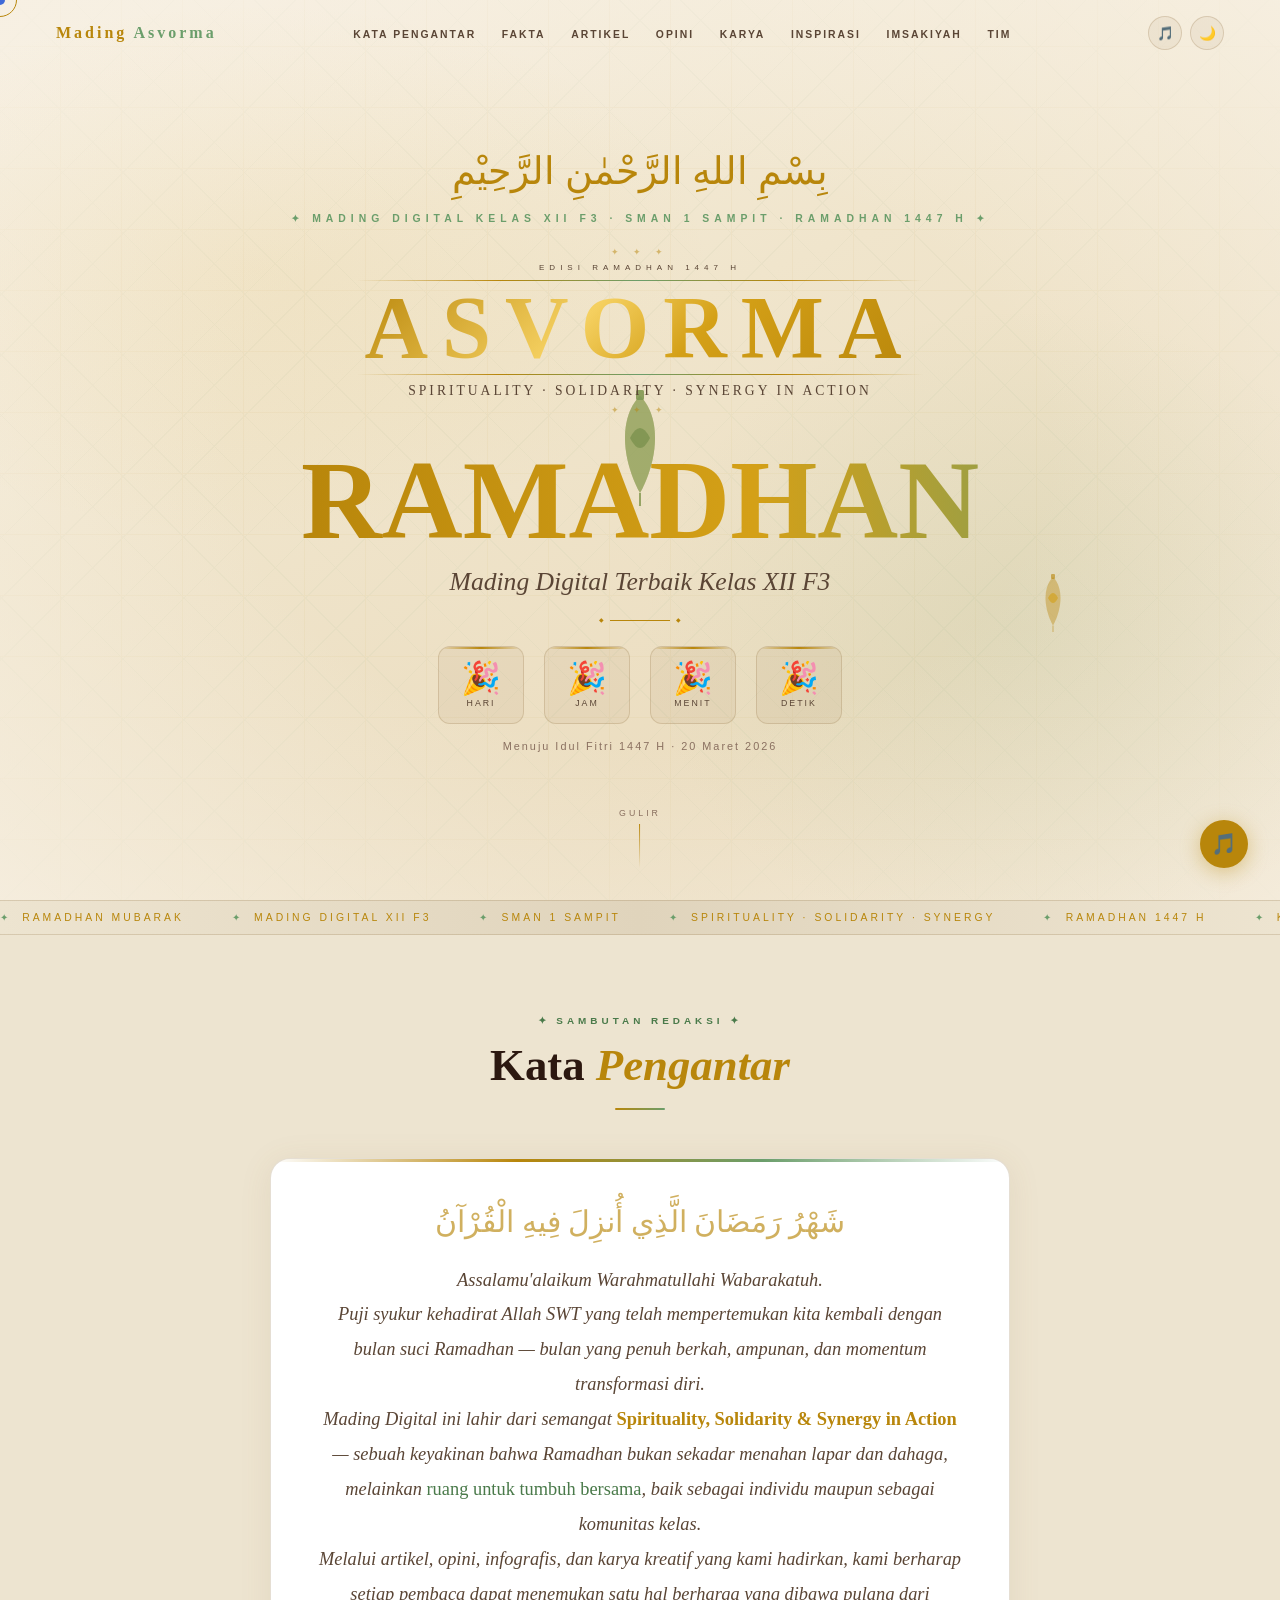
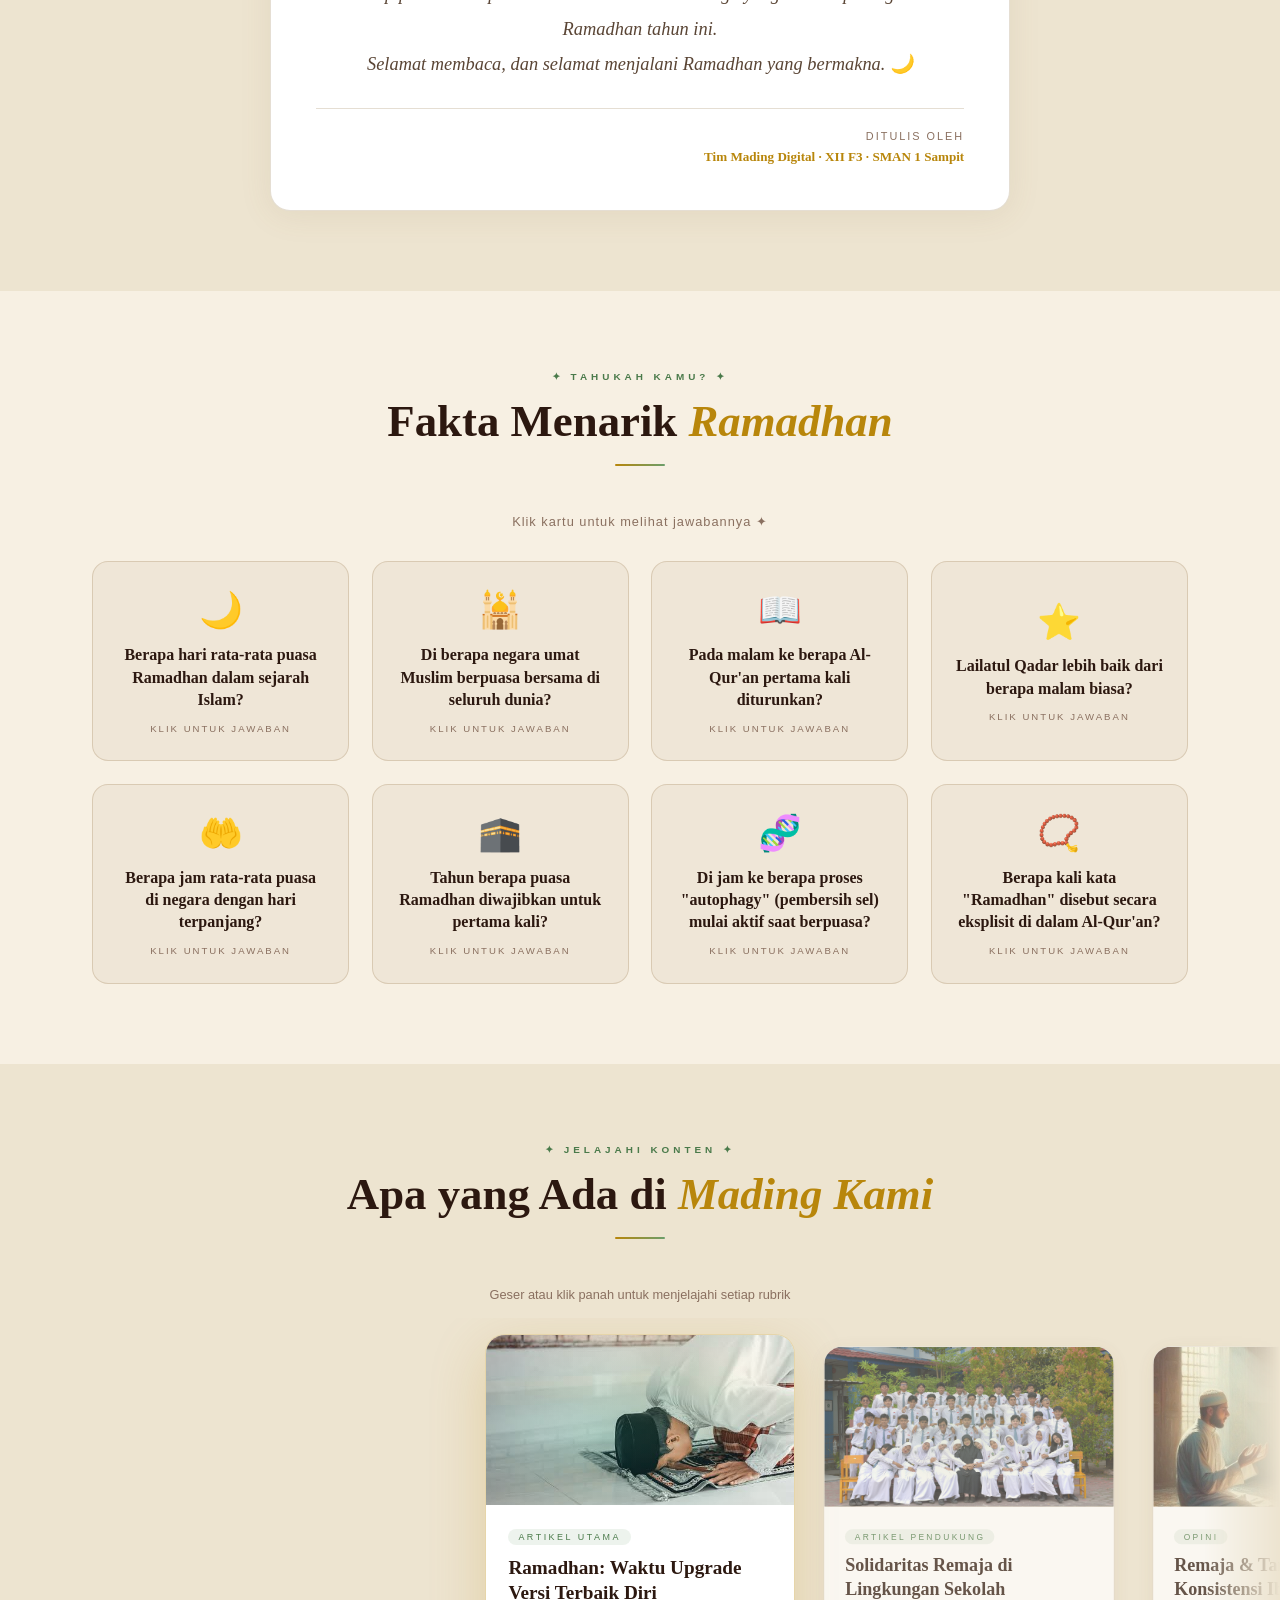
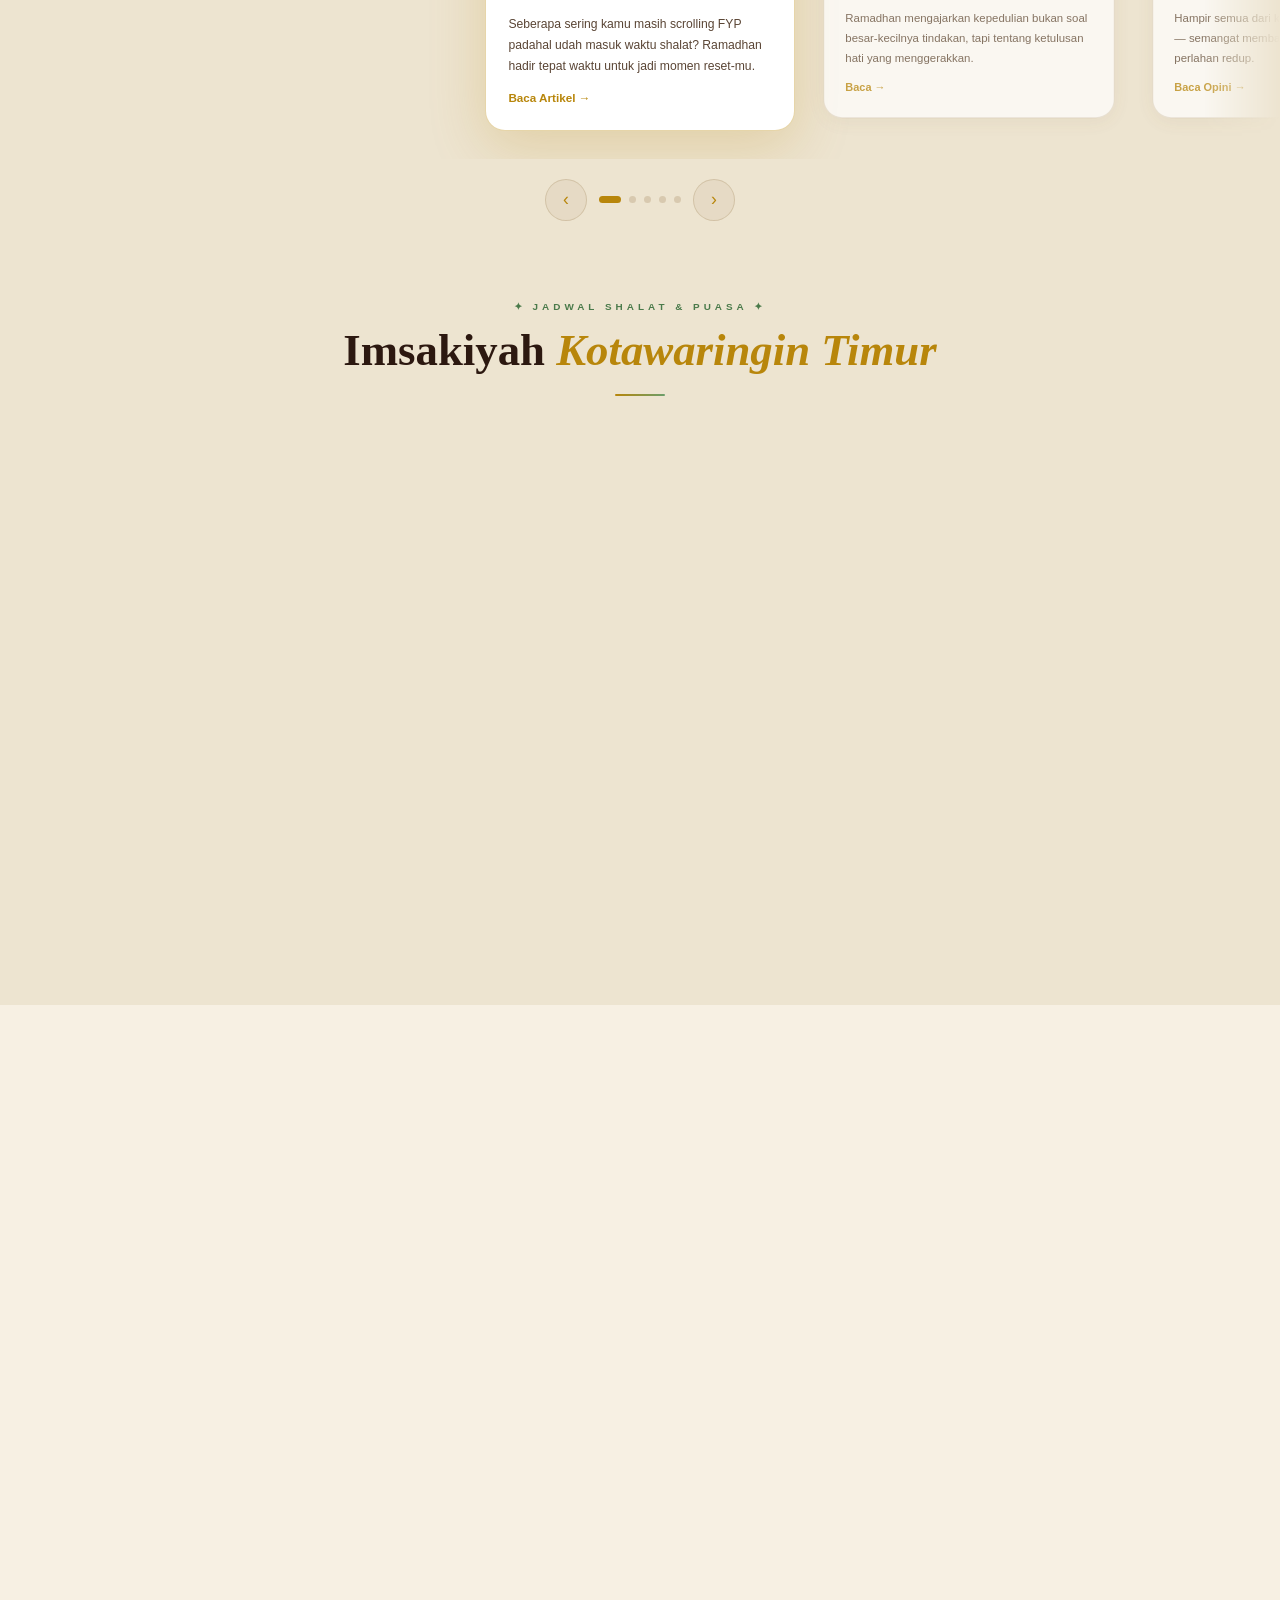
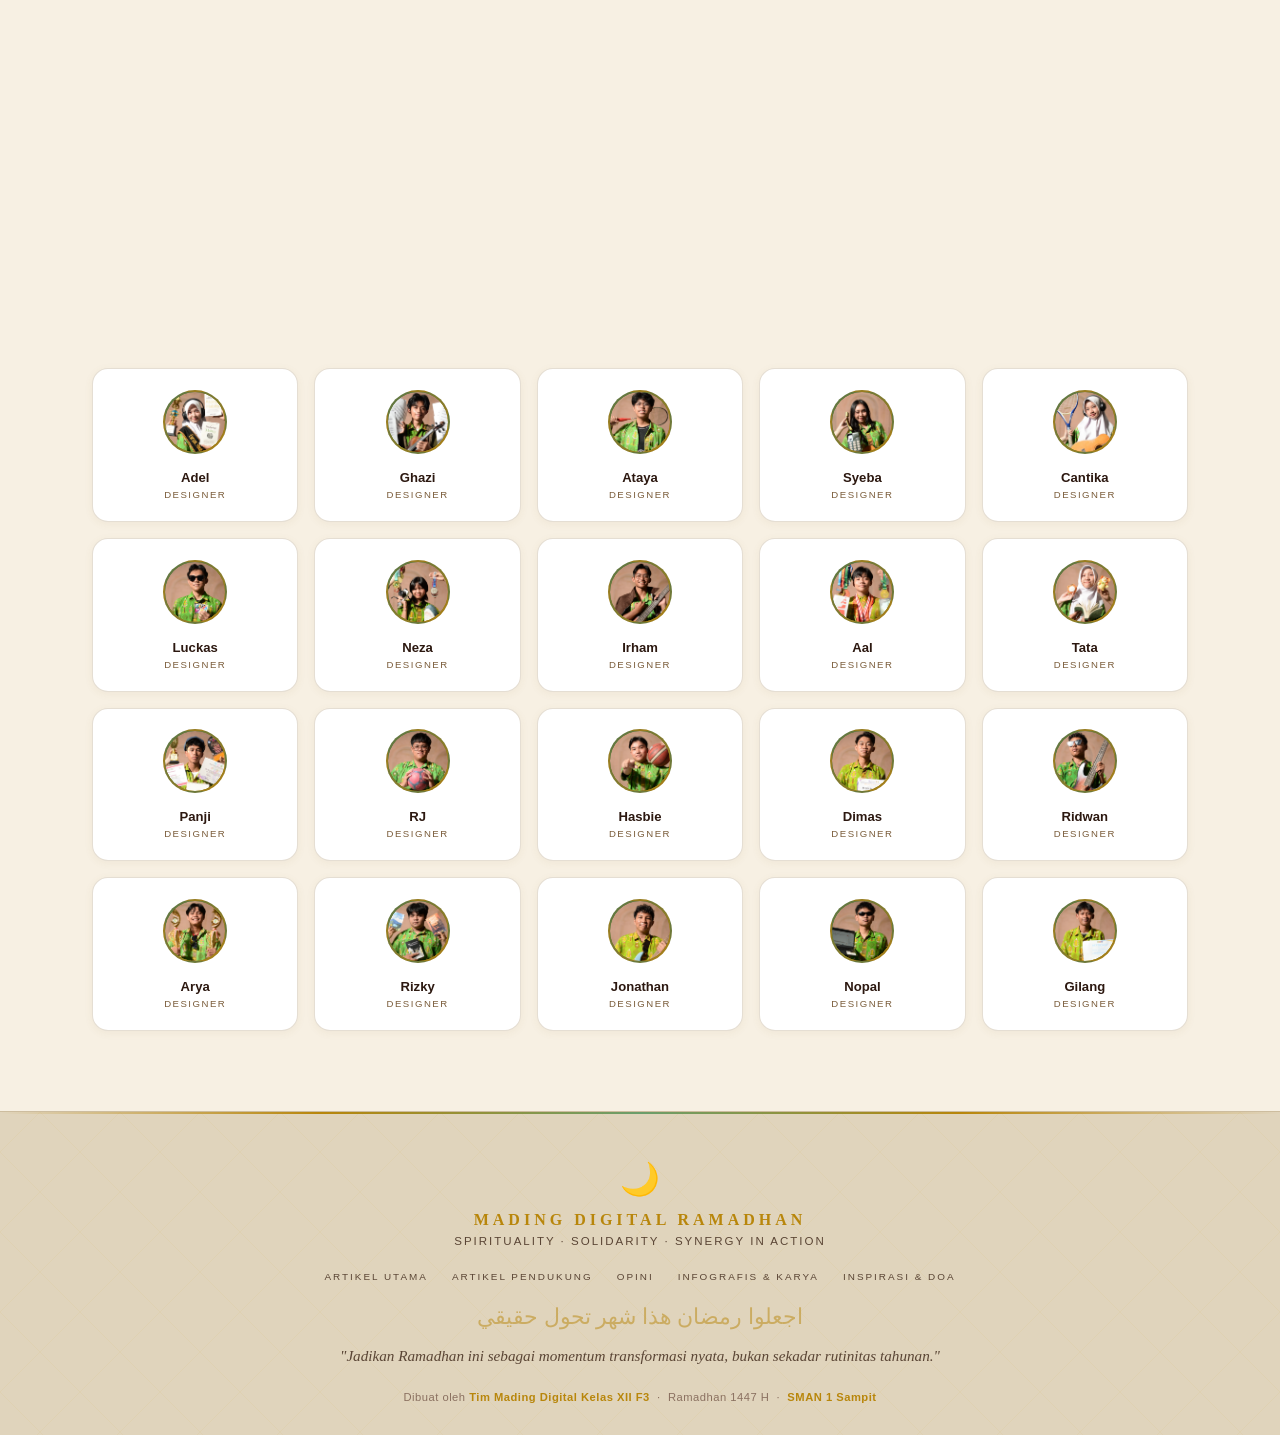
==== index.html @ ebbb65a4 "Update index.html" ====
<!DOCTYPE html>
  <html lang="id" data-theme="light">
  <head>
    <meta charset="UTF-8"/>
    <meta name="viewport" content="width=device-width, initial-scale=1.0"/>
    <title>Mading Digital — Ramadhan 1447 H</title>
    <link rel="stylesheet" href="./assets/css/style.css">
    <style>
      /* ─── HERO ─── */
      #hero{position:relative;min-height:100vh;display:flex;align-items:center;justify-content:center;overflow:hidden;z-index:1;background:linear-gradient(160deg,#f7f0e3 0%,#f0e5cc 40%,#e8d8b8 100%);}
      [data-theme="dark"] #hero{background:none;}
      .geo-bg{position:absolute;inset:0;opacity:.04;background-image:repeating-linear-gradient(0deg,transparent,transparent 60px,var(--gold) 60px,var(--gold) 61px),repeating-linear-gradient(90deg,transparent,transparent 60px,var(--gold) 60px,var(--gold) 61px),repeating-linear-gradient(45deg,transparent,transparent 42px,var(--sage) 42px,var(--sage) 43px),repeating-linear-gradient(-45deg,transparent,transparent 42px,var(--sage) 42px,var(--sage) 43px);}
      .geo-ov{position:absolute;inset:0;background:radial-gradient(ellipse 80% 80% at 50% 50%,transparent 40%,var(--bg) 100%);}
      .hero-glow{position:absolute;inset:0;background:radial-gradient(ellipse 60% 50% at 20% 30%,rgba(212,160,23,.08),transparent 60%),radial-gradient(ellipse 50% 60% at 80% 70%,rgba(107,158,107,.1),transparent 60%);}
      .lnt{position:absolute;pointer-events:none;animation:floatL 8s ease-in-out infinite;}
      .lnt:nth-child(1){left:6%;top:12%;}
      .lnt:nth-child(2){right:7%;top:16%;animation-delay:-2.5s;}
      .lnt:nth-child(3){left:17%;bottom:20%;animation-delay:-4.5s;scale:.6;}
      .lnt:nth-child(4){right:15%;bottom:26%;animation-delay:-6s;scale:.5;}
      @keyframes floatL{0%,100%{translate:0 0;rotate:-2deg;}50%{translate:0 -20px;rotate:2deg;}}
      .hero-c{text-align:center;position:relative;z-index:2;max-width:900px;padding:0 2rem;}
      .h-bismillah{font-family:'Scheherazade New',serif;font-size:2.4rem;color:var(--gold);opacity:.6;display:block;margin-bottom:1.2rem;animation:fD 1s .1s both;}
      .h-eye{font-size:.65rem;letter-spacing:5px;font-weight:600;text-transform:uppercase;color:var(--teal);margin-bottom:1rem;display:block;animation:fD 1s .25s both;}
      .h-title{font-family:'Cinzel',serif;font-size:clamp(3rem,9vw,7rem);font-weight:700;line-height:1;animation:fD 1s .4s both;display:block;}
      .shimmer{background:linear-gradient(90deg,var(--gold),var(--gold-bright),var(--teal),var(--gold));background-size:200% auto;-webkit-background-clip:text;background-clip:text;-webkit-text-fill-color:transparent;animation:shim 4s linear infinite;}
      @keyframes shim{from{background-position:200% center;}to{background-position:-200% center;}}
      .h-sub{font-family:'Cormorant Garamond',serif;font-style:italic;font-size:clamp(1rem,2.2vw,1.6rem);color:var(--text-muted);margin:1rem 0 1.6rem;animation:fD 1s .6s both;}
      .h-div{width:60px;height:1px;background:var(--gold);margin:0 auto 1.6rem;position:relative;animation:expW 1s .8s both;}
      .h-div::before,.h-div::after{content:'◆';position:absolute;top:50%;transform:translateY(-50%);color:var(--gold);font-size:.4rem;}
      .h-div::before{right:100%;margin-right:6px;}
      .h-div::after{left:100%;margin-left:6px;}
      @keyframes expW{from{width:0;}to{width:60px;}}
      .cd{display:flex;gap:1.2rem;justify-content:center;animation:fU 1s 1s both;}
      .cd-item{text-align:center;background:var(--surface);border:1px solid var(--border);border-radius:12px;padding:.9rem 1.4rem;min-width:76px;position:relative;overflow:hidden;transition:all .3s;}
      .cd-item::before{content:'';position:absolute;top:0;left:0;right:0;height:2px;background:linear-gradient(90deg,transparent,var(--gold),transparent);}
      .cd-item:hover{border-color:var(--gold);box-shadow:var(--gg);transform:translateY(-3px);}
      .cd-n{font-family:'Cinzel',serif;font-size:2rem;font-weight:700;color:var(--gold);display:block;line-height:1;}
      .cd-l{font-size:.55rem;letter-spacing:2px;text-transform:uppercase;color:var(--text-muted);margin-top:.3rem;display:block;}
      .scroll-h{position:absolute;bottom:2rem;left:50%;transform:translateX(-50%);display:flex;flex-direction:column;align-items:center;gap:.4rem;color:var(--text-dim);font-size:.55rem;letter-spacing:3px;text-transform:uppercase;animation:pulse 2.5s infinite;}
      .sl-line{width:1px;height:44px;background:linear-gradient(to bottom,var(--gold),transparent);animation:dL 2s infinite;}
      @keyframes dL{0%{transform:scaleY(0);transform-origin:top;}50%{transform:scaleY(1);transform-origin:top;}51%{transform:scaleY(1);transform-origin:bottom;}100%{transform:scaleY(0);transform-origin:bottom;}}
      @keyframes pulse{0%,100%{opacity:1;}50%{opacity:.3;}}
      /* lantern SVG */
      .lnt svg{width:70px;height:120px;}

      /* ─── MADING MASTHEAD ─── */
      .mading-masthead{
        display:inline-block;
        position:relative;
        margin-bottom:1.4rem;
        animation:fD 1s .05s both;
      }
      .mading-masthead::before,.mading-masthead::after{
        content:'✦ ✦ ✦';
        display:block;
        font-size:.55rem;
        letter-spacing:6px;
        color:var(--gold);
        opacity:.5;
        text-align:center;
        margin:.4rem 0;
      }
      .mast-rule{
        width:100%;
        height:1px;
        background:linear-gradient(90deg,transparent,var(--gold),var(--sage),var(--gold),transparent);
        margin:.15rem 0;
      }
      .mast-eyebrow{
        font-size:.5rem;letter-spacing:5px;text-transform:uppercase;
        color:var(--text-muted);display:block;text-align:center;margin-bottom:.5rem;
      }
      .mast-title{
        font-family:'Cinzel',serif;
        font-size:clamp(2.4rem,8vw,5.5rem);
        font-weight:700;
        letter-spacing:14px;
        line-height:1;
        display:block;
        text-align:center;
        background:linear-gradient(135deg,var(--gold) 0%,#f5d060 40%,var(--gold-bright) 60%,var(--gold) 100%);
        -webkit-background-clip:text;background-clip:text;-webkit-text-fill-color:transparent;
        text-shadow:none;
        padding:0 .5rem;
      }
      .mast-tagline{
        font-family:'Cormorant Garamond',serif;
        font-size:clamp(.65rem,1.5vw,.85rem);
        letter-spacing:3px;text-transform:uppercase;
        color:var(--text-muted);display:block;text-align:center;
        margin-top:.5rem;
      }
      @media(max-width:480px){
        .mast-title{letter-spacing:6px;font-size:clamp(2rem,10vw,3.5rem);}
      }

      /* ─── EDITORIAL ─── */
      #editorial{background:var(--bg2);}
      .ed-card{max-width:740px;margin:0 auto;background:white;border:1px solid var(--border);border-radius:20px;padding:2.8rem;position:relative;overflow:hidden;box-shadow:0 4px 32px rgba(139,107,58,.1);}
      [data-theme="dark"] .ed-card{background:var(--surface);}
      .ed-card::before{content:'';position:absolute;top:0;left:0;right:0;height:3px;background:linear-gradient(90deg,transparent,var(--gold),var(--sage),transparent);}
      .ed-arabic{font-family:'Scheherazade New',serif;font-size:1.9rem;color:var(--gold);opacity:.65;text-align:center;display:block;margin-bottom:1.4rem;}
      .ed-body{font-family:'Cormorant Garamond',serif;font-size:1.15rem;font-style:italic;line-height:1.9;color:var(--text-muted);text-align:center;}
      .ed-body strong{color:var(--gold);font-style:normal;}
      .ed-body em{color:var(--sage-mid);font-style:normal;}
      [data-theme="dark"] .ed-body em{color:var(--teal);}
      .ed-sig{text-align:right;margin-top:1.6rem;padding-top:1.1rem;border-top:1px solid var(--border);}
      .ed-sig span{font-size:.68rem;letter-spacing:2px;text-transform:uppercase;color:var(--text-dim);}
      .ed-sig strong{display:block;color:var(--gold);font-family:'Cinzel',serif;font-size:.82rem;margin-top:.3rem;}

      /* ─── FAKTA ─── */
      #fakta{background:var(--bg);}
      .fakta-grid{display:grid;grid-template-columns:repeat(auto-fill,minmax(240px,1fr));gap:1.4rem;}
      .fakta-flip{cursor:pointer;perspective:800px;height:200px;}
      .fakta-inner{position:relative;width:100%;height:100%;transform-style:preserve-3d;transition:transform .7s var(--ease);}
      .fakta-flip.flipped .fakta-inner{transform:rotateY(180deg);}
      .fakta-f,.fakta-b{position:absolute;inset:0;backface-visibility:hidden;border-radius:16px;display:flex;flex-direction:column;align-items:center;justify-content:center;padding:1.5rem;text-align:center;border:1px solid var(--border);}
      .fakta-f{background:var(--surface);}
      .fakta-b{background:linear-gradient(135deg,var(--bg2),var(--bg3));transform:rotateY(180deg);}
      .fakta-ico{font-size:2.2rem;margin-bottom:.8rem;}
      .fakta-q{font-family:'Cormorant Garamond',serif;font-size:1rem;font-weight:600;color:var(--text);line-height:1.4;}
      .fakta-hint{font-size:.6rem;letter-spacing:2px;text-transform:uppercase;color:var(--text-dim);margin-top:.7rem;}
      .fakta-num{font-family:'Cinzel',serif;font-size:2.4rem;font-weight:700;color:var(--gold);line-height:1;}
      .fakta-unit{font-size:.7rem;letter-spacing:2px;text-transform:uppercase;color:var(--text-muted);margin-top:.3rem;}
      .fakta-desc{font-size:.78rem;color:var(--text-muted);margin-top:.6rem;line-height:1.6;}

      /* ─── SCROLL-SNAP CARD SLIDER ─── */
      #slider-section{background:var(--bg2);}
      .slider-outer{
        width:100%;overflow:hidden;
        -webkit-mask-image:linear-gradient(to right,transparent 0%,black 6%,black 94%,transparent 100%);
        mask-image:linear-gradient(to right,transparent 0%,black 6%,black 94%,transparent 100%);
      }
      .slider-track{
        display:flex;gap:1.2rem;
        padding:1rem 0 1.8rem;
        padding-left:max(2rem, calc(50% - 155px));
        padding-right:max(2rem, calc(50% - 155px));
        overflow-x:auto;
        scroll-snap-type:x mandatory;
        -webkit-overflow-scrolling:touch;
        scrollbar-width:none;
        cursor:grab;
      }
      .slider-track:active{cursor:grabbing;}
      .slider-track::-webkit-scrollbar{display:none;}
      .s-card{
        flex:0 0 310px;width:310px;
        border-radius:20px;border:1px solid var(--border);background:white;
        cursor:pointer;overflow:hidden;
        scroll-snap-align:center;scroll-snap-stop:always;
        box-shadow:0 4px 20px rgba(139,107,58,.1);
        transition:transform .35s cubic-bezier(0.16,1,0.3,1),box-shadow .35s,opacity .35s;
        opacity:.7;transform:scale(.94);
      }
      [data-theme="dark"] .s-card{background:var(--bg3);}
      .s-card.is-active{opacity:1;transform:scale(1);box-shadow:0 16px 56px rgba(184,134,11,.22);border-color:rgba(184,134,11,.35);}
      .s-card:hover{opacity:.88;transform:scale(.97);}
      .s-card.is-active:hover{transform:scale(1.01);}
      .s-card-img{width:100%;height:170px;background:linear-gradient(135deg,var(--bg2),var(--bg3));display:flex;align-items:center;justify-content:center;font-size:4rem;position:relative;overflow:hidden;}
      /* ── Foto di dalam .s-card-img: wajib terkurung di area thumbnail ── */
      .s-card-img img{
        position:absolute;
        inset:0;
        width:100%;
        height:100%;
        object-fit:cover;
        object-position:center;
        display:block;
        /* Hapus emoji/gradient background saat foto berhasil load */
        z-index:1;
      }
      /* Emoji fallback — muncul di belakang foto, tampil otomatis jika foto gagal */
      .s-card-img-fallback{
        position:absolute;
        inset:0;
        display:flex;
        align-items:center;
        justify-content:center;
        font-size:4rem;
        z-index:0;
      }
      /* Gradient overlay tetap di atas foto */
      .s-card-img > div{z-index:2;}
      [data-theme="dark"] .s-card-img{background:linear-gradient(135deg,#0d1f24,#081419);}
      .s-card-img::after{content:'';position:absolute;inset:0;background:linear-gradient(to bottom,transparent 40%,rgba(139,107,58,.1));}
      .s-card-body{padding:1.3rem 1.4rem 1.5rem;}
      .s-card-tag{font-size:.56rem;letter-spacing:2.5px;text-transform:uppercase;color:var(--sage-mid);background:rgba(107,158,107,.12);padding:3px 10px;border-radius:20px;display:inline-block;margin-bottom:.7rem;}
      [data-theme="dark"] .s-card-tag{color:var(--teal);background:rgba(20,184,166,.1);}
      .s-card-title{font-family:'Cormorant Garamond',serif;font-size:1.2rem;font-weight:600;color:var(--text);line-height:1.3;margin-bottom:.5rem;}
      .s-card-desc{font-size:.76rem;color:var(--text-muted);line-height:1.72;}
      .s-card-link{display:inline-flex;align-items:center;gap:.4rem;color:var(--gold);font-size:.73rem;font-weight:700;margin-top:.85rem;text-decoration:none;transition:gap .3s;}
      .s-card-link:hover{gap:.65rem;}
      .slider-controls{display:flex;align-items:center;justify-content:center;gap:.75rem;margin-top:1.2rem;}
      .slider-btn{background:var(--surface);border:1px solid var(--border);color:var(--gold);cursor:pointer;width:42px;height:42px;border-radius:50%;display:flex;align-items:center;justify-content:center;font-size:1.1rem;transition:all .3s;flex-shrink:0;}
      .slider-btn:hover{background:var(--gold);color:#fff;border-color:var(--gold);box-shadow:var(--gg);}
      .slider-dots{display:flex;gap:.5rem;align-items:center;}
      .slider-dot{width:7px;height:7px;border-radius:50%;background:var(--border);transition:all .35s;cursor:pointer;border:none;padding:0;flex-shrink:0;}
      .slider-dot.active{background:var(--gold);width:22px;border-radius:4px;}
      @media(max-width:500px){
        .s-card{flex:0 0 88vw;width:88vw;}
        .slider-track{padding-left:calc(50% - 44vw);padding-right:calc(50% - 44vw);}
        .slider-outer{-webkit-mask-image:none;mask-image:none;}
      }

      /* ─── JADWAL ─── */
      #jadwal{background:var(--bg2);}

      /* ─── TIM ─── */
      #tim{background:var(--bg);}
      .tim-cats{display:flex;gap:.6rem;justify-content:center;margin-bottom:2rem;flex-wrap:wrap;}
      .tim-avatar-wrap{width:64px;height:64px;border-radius:50%;background:linear-gradient(135deg,var(--sage-mid),var(--gold));display:flex;align-items:center;justify-content:center;font-size:1.6rem;margin:0 auto 1rem;border:2px solid var(--border);overflow:hidden;position:relative;}
      .tim-photo{width:100%;height:100%;object-fit:cover;border-radius:50%;}
      .tim-initials{width:100%;height:100%;display:flex;align-items:center;justify-content:center;font-family:'Cinzel',serif;font-size:1.3rem;font-weight:700;color:white;}

      /* ─── FOOTER ─── */
      .ft-geo{position:absolute;top:0;left:0;right:0;height:2px;background:linear-gradient(90deg,transparent,var(--gold),var(--sage),var(--gold),transparent);}
      footer{background:var(--bg3);border-top:1px solid var(--border);padding:3rem 2rem 2rem;text-align:center;position:relative;z-index:1;overflow:hidden;}
      .ft-moon{font-size:2rem;display:block;margin-bottom:.8rem;}
      .ft-title{font-family:'Cinzel',serif;font-size:1rem;color:var(--gold);letter-spacing:4px;margin-bottom:.4rem;}
      .ft-tag{font-size:.72rem;color:var(--text-muted);letter-spacing:2px;margin-bottom:1.2rem;}
      .ft-ar{font-family:'Scheherazade New',serif;font-size:1.4rem;color:var(--gold);opacity:.5;display:block;margin-bottom:.8rem;}
      .ft-q{font-family:'Cormorant Garamond',serif;font-style:italic;font-size:.95rem;color:var(--text-muted);max-width:600px;margin:0 auto 1.4rem;line-height:1.7;}
      .ft-credits{font-size:.7rem;color:var(--text-dim);letter-spacing:.5px;}
      .ft-credits strong{color:var(--gold);}
      .ft-nav{display:flex;justify-content:center;gap:1.5rem;margin-bottom:1.2rem;flex-wrap:wrap;list-style:none;}
      .ft-nav a{font-size:.62rem;letter-spacing:2px;text-transform:uppercase;text-decoration:none;color:var(--text-muted);transition:color .3s;}
      .ft-nav a:hover{color:var(--gold);}

      /* ─── AUDIO PLAYER ─── */
      #yt-player{display:none;}
      .afab{position:fixed;bottom:2rem;right:2rem;z-index:500;width:48px;height:48px;border-radius:50%;background:var(--gold);color:white;border:none;font-size:1.3rem;cursor:pointer;display:flex;align-items:center;justify-content:center;box-shadow:0 4px 20px rgba(184,134,11,.4);transition:all .3s;}
      .afab:hover{transform:scale(1.1);}
      .afab.playing{animation:pf 2s infinite;}
      @keyframes pf{0%,100%{box-shadow:0 4px 20px rgba(184,134,11,.4);}50%{box-shadow:0 4px 36px rgba(184,134,11,.8);}}
    </style>
  </head>
  <body>
    <div id="progress-bar"></div>
    <div class="cursor" id="cursor"></div>
    <div class="cursor-ring" id="cursorRing"></div>
    <canvas id="bg-canvas"></canvas>
    <div id="mosque-bg">
      <svg viewBox="0 0 1400 500" fill="none" xmlns="http://www.w3.org/2000/svg">
        <path d="M0 500V320L80 280L120 240L160 200L200 180L240 160L280 140L300 100L320 60L340 40L360 60L380 100L400 140L440 160L480 180L520 200L560 240L600 280L680 320V500Z" fill="currentColor"/>
        <path d="M700 500V300L760 270L800 240L830 210L850 180L870 150L890 120L910 100L930 80L950 60L970 80L990 100L1010 120L1030 150L1050 180L1070 210L1100 240L1140 270L1200 300V500Z" fill="currentColor"/>
        <rect x="290" y="0" width="20" height="60" fill="currentColor"/>
        <rect x="940" y="0" width="20" height="80" fill="currentColor"/>
      </svg>
    </div>
    <div id="pattern-overlay"></div>

    <!-- NAV -->
    <nav id="navbar">
      <a href="./index.html" class="nav-logo">Mading<span> Asvorma</span></a>
      <ul class="nav-links" id="navLinks">
        <li><a href="./index.html#editorial">Kata Pengantar</a></li>
        <li><a href="./index.html#fakta">Fakta</a></li>
        <li><a href="./pages/artikel-utama.html">Artikel</a></li>
        <li><a href="./pages/opini.html">Opini</a></li>
        <li><a href="./pages/infografis-karya.html">Karya</a></li>
        <li><a href="./pages/inspirasi-tips-doa.html">Inspirasi</a></li>
        <li><a href="./index.html#jadwal">Imsakiyah</a></li>
        <li><a href="./index.html#tim">Tim</a></li>
      </ul>
      <div class="nav-right">
        <button class="nav-btn" id="audioNavBtn" title="Musik">🎵</button>
        <button class="nav-btn" id="themeBtn" title="Ganti tema">🌙</button>
        <button class="ham" id="hamBtn"><span></span><span></span><span></span></button>
      </div>
    </nav>

    <!-- HERO -->
    <section id="hero">
      <div class="geo-bg"></div>
      <div class="geo-ov"></div>
      <div class="hero-glow"></div>
      <div class="lnt">
        <svg viewBox="0 0 70 120" fill="none"><path d="M35 8 C35 8 20 20 20 50 C20 80 35 105 35 105 C35 105 50 80 50 50 C50 20 35 8 35 8Z" fill="#b8860b" opacity=".4"/><rect x="31" y="2" width="8" height="10" rx="2" fill="#b8860b" opacity=".6"/><path d="M25 50 Q35 30 45 50 Q35 70 25 50Z" fill="#d4a017" opacity=".6"/><line x1="35" y1="105" x2="35" y2="118" stroke="#b8860b" stroke-width="2" opacity=".5"/></svg>
      </div>
      <div class="lnt">
        <svg viewBox="0 0 70 120" fill="none"><path d="M35 8 C35 8 20 20 20 50 C20 80 35 105 35 105 C35 105 50 80 50 50 C50 20 35 8 35 8Z" fill="#6b9e6b" opacity=".4"/><rect x="31" y="2" width="8" height="10" rx="2" fill="#6b9e6b" opacity=".6"/><path d="M25 50 Q35 30 45 50 Q35 70 25 50Z" fill="#4a7a4a" opacity=".6"/><line x1="35" y1="105" x2="35" y2="118" stroke="#6b9e6b" stroke-width="2" opacity=".5"/></svg>
      </div>
      <div class="lnt"><svg viewBox="0 0 70 120" fill="none"><path d="M35 8 C35 8 20 20 20 50 C20 80 35 105 35 105 C35 105 50 80 50 50 C50 20 35 8 35 8Z" fill="#b8860b" opacity=".35"/><rect x="31" y="2" width="8" height="10" rx="2" fill="#b8860b" opacity=".5"/><line x1="35" y1="105" x2="35" y2="118" stroke="#b8860b" stroke-width="2" opacity=".4"/></svg></div>
      <div class="lnt"><svg viewBox="0 0 70 120" fill="none"><path d="M35 8 C35 8 20 20 20 50 C20 80 35 105 35 105 C35 105 50 80 50 50 C50 20 35 8 35 8Z" fill="#6b9e6b" opacity=".3"/><rect x="31" y="2" width="8" height="10" rx="2" fill="#6b9e6b" opacity=".5"/><line x1="35" y1="105" x2="35" y2="118" stroke="#6b9e6b" stroke-width="2" opacity=".4"/></svg></div>
      <div class="hero-c">
        <span class="h-bismillah">بِسْمِ اللهِ الرَّحْمٰنِ الرَّحِيْمِ</span>
        <span class="h-eye">✦ Mading Digital Kelas XII F3 · SMAN 1 Sampit · Ramadhan 1447 H ✦</span>

        <!-- MASTHEAD JUDUL MADING -->
        <div class="mading-masthead">
          <span class="mast-eyebrow">Edisi Ramadhan 1447 H</span>
          <div class="mast-rule"></div>
          <span class="mast-title">ASVORMA</span>
          <div class="mast-rule"></div>
          <span class="mast-tagline">Spirituality · Solidarity · Synergy in Action</span>
        </div>

        <span class="h-title"><span class="shimmer">RAMADHAN</span></span>
        <p class="h-sub" style="margin-top:.7rem;margin-bottom:1.4rem;"><em>Mading Digital Terbaik Kelas XII F3</em></p>
        <div class="h-div"></div>
        <div class="cd">
          <div class="cd-item"><span class="cd-n" id="cd-d">00</span><span class="cd-l">Hari</span></div>
          <div class="cd-item"><span class="cd-n" id="cd-h">00</span><span class="cd-l">Jam</span></div>
          <div class="cd-item"><span class="cd-n" id="cd-m">00</span><span class="cd-l">Menit</span></div>
          <div class="cd-item"><span class="cd-n" id="cd-s">00</span><span class="cd-l">Detik</span></div>
        </div>
        <p style="font-size:.68rem;color:var(--text-dim);letter-spacing:2px;margin-top:1rem;animation:fD 1s 1.2s both;">Menuju Idul Fitri 1447 H · 20 Maret 2026</p>
      </div>
      <div class="scroll-h"><span>Gulir</span><div class="sl-line"></div></div>
    </section>

    <!-- TICKER -->
    <div class="ticker-wrap">
      <div class="ticker-t">
        <span class="ticker-i">Ramadhan Mubarak</span>
        <span class="ticker-i">Mading Digital XII F3</span>
        <span class="ticker-i">SMAN 1 Sampit</span>
        <span class="ticker-i">Spirituality · Solidarity · Synergy</span>
        <span class="ticker-i">Ramadhan 1447 H</span>
        <span class="ticker-i">Kotawaringin Timur</span>
        <span class="ticker-i">Mading Digital XII F3</span>
        <span class="ticker-i">Ramadhan Mubarak</span>
        <span class="ticker-i">Mading Digital XII F3</span>
        <span class="ticker-i">SMAN 1 Sampit</span>
        <span class="ticker-i">Spirituality · Solidarity · Synergy</span>
        <span class="ticker-i">Ramadhan 1447 H</span>
        <span class="ticker-i">Kotawaringin Timur</span>
        <span class="ticker-i">Mading Digital XII F3</span>
      </div>
    </div>

    <!-- KATA PENGANTAR -->
    <section id="editorial">
      <div class="sc">
        <div class="sh rv">
          <span class="se">✦ Sambutan Redaksi ✦</span>
          <h2 class="st">Kata <em>Pengantar</em></h2>
          <div class="sl2"></div>
        </div>
        <div class="ed-card rv">
          <span class="ed-arabic">شَهْرُ رَمَضَانَ الَّذِي أُنزِلَ فِيهِ الْقُرْآنُ</span>
          <div class="ed-body">
            <p>Assalamu'alaikum Warahmatullahi Wabarakatuh.</p>
            <p>Puji syukur kehadirat Allah SWT yang telah mempertemukan kita kembali dengan bulan suci Ramadhan — bulan yang penuh berkah, ampunan, dan momentum transformasi diri.</p>
            <p>Mading Digital ini lahir dari semangat <strong>Spirituality, Solidarity & Synergy in Action</strong> — sebuah keyakinan bahwa Ramadhan bukan sekadar menahan lapar dan dahaga, melainkan <em>ruang untuk tumbuh bersama</em>, baik sebagai individu maupun sebagai komunitas kelas.</p>
            <p>Melalui artikel, opini, infografis, dan karya kreatif yang kami hadirkan, kami berharap setiap pembaca dapat menemukan satu hal berharga yang dibawa pulang dari Ramadhan tahun ini.</p>
            <p>Selamat membaca, dan selamat menjalani Ramadhan yang bermakna. 🌙</p>
          </div>
          <div class="ed-sig">
            <span>Ditulis oleh</span>
            <strong>Tim Mading Digital · XII F3 · SMAN 1 Sampit</strong>
          </div>
        </div>
      </div>
    </section>

    <!-- FAKTA MENARIK -->
    <section id="fakta">
      <div class="sc">
        <div class="sh rv">
          <span class="se">✦ Tahukah Kamu? ✦</span>
          <h2 class="st">Fakta Menarik <em>Ramadhan</em></h2>
          <div class="sl2"></div>
        </div>
        <p style="text-align:center;font-size:.8rem;color:var(--text-dim);margin-bottom:2rem;letter-spacing:1px;" class="rv">Klik kartu untuk melihat jawabannya ✦</p>
        <div class="fakta-grid">
          <div class="fakta-flip rv">
            <div class="fakta-inner">
              <div class="fakta-f"><span class="fakta-ico">🌙</span><p class="fakta-q">Berapa hari rata-rata puasa Ramadhan dalam sejarah Islam?</p><span class="fakta-hint">Klik untuk jawaban</span></div>
              <div class="fakta-b"><span class="fakta-num">30</span><span class="fakta-unit">Hari</span><p class="fakta-desc">Ramadhan berlangsung 29–30 hari bergantung penampakan hilal. Dalam 1400+ tahun sejarah, keduanya pernah terjadi.</p></div>
            </div>
          </div>
          <div class="fakta-flip rv">
            <div class="fakta-inner">
              <div class="fakta-f"><span class="fakta-ico">🕌</span><p class="fakta-q">Di berapa negara umat Muslim berpuasa bersama di seluruh dunia?</p><span class="fakta-hint">Klik untuk jawaban</span></div>
              <div class="fakta-b"><span class="fakta-num">57</span><span class="fakta-unit">Negara OKI</span><p class="fakta-desc">Lebih dari 1,9 miliar Muslim di 57 negara anggota OKI berpuasa bersama setiap Ramadhan — peristiwa ibadah kolektif terbesar di dunia.</p></div>
            </div>
          </div>
          <div class="fakta-flip rv">
            <div class="fakta-inner">
              <div class="fakta-f"><span class="fakta-ico">📖</span><p class="fakta-q">Pada malam ke berapa Al-Qur'an pertama kali diturunkan?</p><span class="fakta-hint">Klik untuk jawaban</span></div>
              <div class="fakta-b"><span class="fakta-num">17</span><span class="fakta-unit">Ramadhan</span><p class="fakta-desc">Nuzulul Qur'an — malam pertama wahyu turun kepada Rasulullah ﷺ di Gua Hira — diperingati setiap 17 Ramadhan.</p></div>
            </div>
          </div>
          <div class="fakta-flip rv">
            <div class="fakta-inner">
              <div class="fakta-f"><span class="fakta-ico">⭐</span><p class="fakta-q">Lailatul Qadar lebih baik dari berapa malam biasa?</p><span class="fakta-hint">Klik untuk jawaban</span></div>
              <div class="fakta-b"><span class="fakta-num">1000</span><span class="fakta-unit">Malam</span><p class="fakta-desc">QS. Al-Qadr: 3 — Lailatul Qadar lebih baik dari seribu bulan (83 tahun 4 bulan). Dicari di 10 malam ganjil terakhir Ramadhan.</p></div>
            </div>
          </div>
          <div class="fakta-flip rv">
            <div class="fakta-inner">
              <div class="fakta-f"><span class="fakta-ico">🤲</span><p class="fakta-q">Berapa jam rata-rata puasa di negara dengan hari terpanjang?</p><span class="fakta-hint">Klik untuk jawaban</span></div>
              <div class="fakta-b"><span class="fakta-num">22</span><span class="fakta-unit">Jam/hari</span><p class="fakta-desc">Di Islandia dan Finlandia saat musim panas, umat Islam berpuasa hingga 22 jam per hari — berbanding dengan Indonesia sekitar 13 jam.</p></div>
            </div>
          </div>
          <div class="fakta-flip rv">
            <div class="fakta-inner">
              <div class="fakta-f"><span class="fakta-ico">🕋</span><p class="fakta-q">Tahun berapa puasa Ramadhan diwajibkan untuk pertama kali?</p><span class="fakta-hint">Klik untuk jawaban</span></div>
              <div class="fakta-b"><span class="fakta-num">624</span><span class="fakta-unit">Masehi</span><p class="fakta-desc">Puasa Ramadhan diwajibkan pada tahun ke-2 Hijriah (sekitar 624 M) melalui QS. Al-Baqarah: 183 — ayat yang jadi landasan hukum puasa hingga kini.</p></div>
            </div>
          </div>

          <!-- 2 FAKTA BARU -->
          <div class="fakta-flip rv">
            <div class="fakta-inner">
              <div class="fakta-f"><span class="fakta-ico">🧬</span><p class="fakta-q">Di jam ke berapa proses "autophagy" (pembersih sel) mulai aktif saat berpuasa?</p><span class="fakta-hint">Klik untuk jawaban</span></div>
              <div class="fakta-b"><span class="fakta-num">16–18</span><span class="fakta-unit">Jam Puasa</span><p class="fakta-desc">Autophagy — proses sel "memakan" sel rusak — aktif di jam ke-16 hingga 18 puasa. Penemuan ini meraih Nobel Prize 2016 (Yoshinori Ohsumi, Cell Biology).</p></div>
            </div>
          </div>
          <div class="fakta-flip rv">
            <div class="fakta-inner">
              <div class="fakta-f"><span class="fakta-ico">📿</span><p class="fakta-q">Berapa kali kata "Ramadhan" disebut secara eksplisit di dalam Al-Qur'an?</p><span class="fakta-hint">Klik untuk jawaban</span></div>
              <div class="fakta-b"><span class="fakta-num">1</span><span class="fakta-unit">Kali Disebut</span><p class="fakta-desc">Kata "Ramadhan" hanya disebut satu kali dalam Al-Qur'an, yaitu di QS. Al-Baqarah: 185 — ayat yang sekaligus menjadi dasar kewajiban puasa dan keistimewaan bulan ini.</p></div>
            </div>
          </div>
        </div>
      </div>
    </section>

    <!-- SCROLL-SNAP CARD SLIDER — JELAJAHI KONTEN -->
    <section id="slider-section">
      <div class="sc" style="padding-bottom:1rem;">
        <div class="sh rv">
          <span class="se">✦ Jelajahi Konten ✦</span>
          <h2 class="st">Apa yang Ada di <em>Mading Kami</em></h2>
          <div class="sl2"></div>
        </div>
        <p class="rv" style="text-align:center;font-size:.8rem;color:var(--text-dim);margin-top:.5rem;">Geser atau klik panah untuk menjelajahi setiap rubrik</p>
      </div>
      <div class="slider-outer">
        <div class="slider-track" id="sliderTrack">

          <div class="s-card is-active">
            <div class="s-card-img">
              <img src="./images/thumb-artikel-utama.jpg" alt="Artikel Utama" onerror="this.style.display='none';">
              <span class="s-card-img-fallback">📰</span>
              <div style="position:absolute;inset:0;z-index:2;background:radial-gradient(ellipse at 40% 60%,rgba(20,184,166,.2),transparent 70%),radial-gradient(ellipse at 70% 30%,rgba(201,168,76,.15),transparent 60%);"></div>
            </div>
            <div class="s-card-body">
              <span class="s-card-tag">Artikel Utama</span>
              <h3 class="s-card-title">Ramadhan: Waktu Upgrade Versi Terbaik Diri</h3>
              <p class="s-card-desc">Seberapa sering kamu masih scrolling FYP padahal udah masuk waktu shalat? Ramadhan hadir tepat waktu untuk jadi momen reset-mu.</p>
              <a href="pages/artikel.html" class="s-card-link">Baca Artikel →</a>
            </div>
          </div>

          <div class="s-card">
            <div class="s-card-img">
              <img src="./images/thumb-artikel-pendukung.jpg" alt="Artikel Pendukung" onerror="this.style.display='none';">
              <span class="s-card-img-fallback">🤝</span>
              <div style="position:absolute;inset:0;z-index:2;background:radial-gradient(ellipse at 50% 50%,rgba(107,158,107,.22),transparent 70%);"></div>
            </div>
            <div class="s-card-body">
              <span class="s-card-tag">Artikel Pendukung</span>
              <h3 class="s-card-title">Solidaritas Remaja di Lingkungan Sekolah</h3>
              <p class="s-card-desc">Ramadhan mengajarkan kepedulian bukan soal besar-kecilnya tindakan, tapi tentang ketulusan hati yang menggerakkan.</p>
              <a href="pages/artikel.html#pendukung" class="s-card-link">Baca →</a>
            </div>
          </div>

          <div class="s-card">
            <div class="s-card-img">
              <img src="./images/thumb-opini.jpg" alt="Opini" onerror="this.style.display='none';">
              <span class="s-card-img-fallback">💭</span>
              <div style="position:absolute;inset:0;z-index:2;background:radial-gradient(ellipse at 50% 50%,rgba(201,168,76,.18),transparent 70%);"></div>
            </div>
            <div class="s-card-body">
              <span class="s-card-tag">Opini</span>
              <h3 class="s-card-title">Remaja & Tantangan Konsistensi Ibadah</h3>
              <p class="s-card-desc">Hampir semua dari kita pernah mengalaminya — semangat membara di hari pertama, lalu perlahan redup.</p>
              <a href="pages/opini.html" class="s-card-link">Baca Opini →</a>
            </div>
          </div>

          <div class="s-card">
            <div class="s-card-img">
              <img src="./images/thumb-infografis.jpg" alt="Infografis & Karya" onerror="this.style.display='none';">
              <span class="s-card-img-fallback">📊</span>
              <div style="position:absolute;inset:0;z-index:2;background:radial-gradient(ellipse at 50% 50%,rgba(184,134,11,.18),transparent 70%);"></div>
            </div>
            <div class="s-card-body">
              <span class="s-card-tag">Infografis & Karya Siswa</span>
              <h3 class="s-card-title">Data, Visual & Karya Kreatif</h3>
              <p class="s-card-desc">Tiga pilar Ramadhan dalam visualisasi data, statistik sains puasa, dan poster kreatif karya tim designer kelas kita.</p>
              <a href="pages/infografis-karya.html" class="s-card-link">Lihat →</a>
            </div>
          </div>

          <div class="s-card">
            <div class="s-card-img">
              <img src="./images/thumb-inspirasi.jpg" alt="Inspirasi" onerror="this.style.display='none';">
              <span class="s-card-img-fallback">✨</span>
              <div style="position:absolute;inset:0;z-index:2;background:radial-gradient(ellipse at 50% 50%,rgba(20,184,166,.18),rgba(201,168,76,.12),transparent 70%);"></div>
            </div>
            <div class="s-card-body">
              <span class="s-card-tag">Inspirasi · Tips · Doa</span>
              <h3 class="s-card-title">Tips, Motivasi & Doa Harian</h3>
              <p class="s-card-desc">Panduan amalan, doa-doa pilihan, dan kutipan inspiratif untuk menemani hari-hari Ramadhanmu.</p>
              <a href="pages/inspirasi.html" class="s-card-link">Jelajahi →</a>
            </div>
          </div>

        </div>
      </div>
      <div class="slider-controls">
        <button class="slider-btn" id="sliderPrev" aria-label="Sebelumnya">‹</button>
        <div class="slider-dots" id="sliderDots">
          <button class="slider-dot active"></button>
          <button class="slider-dot"></button>
          <button class="slider-dot"></button>
          <button class="slider-dot"></button>
          <button class="slider-dot"></button>
        </div>
        <button class="slider-btn" id="sliderNext" aria-label="Berikutnya">›</button>
      </div>
    </section>

    <!-- IMSAKIYAH -->
    <section id="jadwal">
      <div class="sc">
        <div class="sh rv"><span class="se">✦ Jadwal Shalat & Puasa ✦</span><h2 class="st">Imsakiyah <em>Kotawaringin Timur</em></h2><div class="sl2"></div></div>
        <div class="jadwal-wrap rv">
          <div class="jadwal-head">
            <div class="jadwal-city">
              <span class="jadwal-city-ico">🕌</span>
              <div>
                <span class="jadwal-city-name">Kotawaringin Timur</span>
                <span class="jadwal-city-sub">Kalimantan Tengah · WIB (UTC+7)</span>
              </div>
            </div>
            <div class="jadwal-date-nav">
              <button class="jadwal-nav-btn" onclick="changeDay(-1)">‹</button>
              <div class="jadwal-date-label" id="jadwalDateLabel">—</div>
              <button class="jadwal-nav-btn" onclick="changeDay(1)">›</button>
            </div>
          </div>
          <div class="jadwal-body" id="jadwalBody"></div>
          <div class="jadwal-footer">Kementrian Agama Republik Indonesia</div>
        </div>
      </div>
    </section>

    <!-- TIM -->
    <section id="tim">
      <div class="sc">
        <div class="sh rv"><span class="se">✦ Dibalik Layar ✦</span><h2 class="st">Tim <em>Mading Digital</em></h2><div class="sl2"></div></div>
        <div class="tim-cats rv">
          <button class="tim-cat active" data-role="all">Semua</button>
          <button class="tim-cat" data-role="redaksi">🗂️ Redaksi</button>
          <button class="tim-cat" data-role="penulis">✍️ Penulis</button>
          <button class="tim-cat" data-role="designer">🎨 Designer</button>
        </div>
        <div class="tim-grid" id="timGrid">
          <div class="tim-card rv" data-role="redaksi"><div class="tim-avatar-wrap"><img class="tim-photo" src="./foto-tim/zia.JPG" alt="Zia" onerror="this.style.display='none';this.nextElementSibling.style.display='flex';"><div class="tim-initials" style="display:none">Z</div></div><div class="tim-name">Zia</div><div class="tim-role" style="color:#b8860b">Redaksi</div></div>
          <div class="tim-card rv" data-role="redaksi" style="transition-delay:.04s"><div class="tim-avatar-wrap"><img class="tim-photo" src="./foto-tim/caca.JPG" alt="Chalista" onerror="this.style.display='none';this.nextElementSibling.style.display='flex';"><div class="tim-initials" style="display:none">C</div></div><div class="tim-name">Caca</div><div class="tim-role" style="color:#b8860b">Redaksi</div></div>
          <div class="tim-card rv" data-role="redaksi" style="transition-delay:.08s"><div class="tim-avatar-wrap"><img class="tim-photo" src="./foto-tim/zelot.JPG" alt="Zelot" onerror="this.style.display='none';this.nextElementSibling.style.display='flex';"><div class="tim-initials" style="display:none">Z</div></div><div class="tim-name">Zelot</div><div class="tim-role" style="color:#b8860b">Redaksi</div></div>
          <div class="tim-card rv" data-role="redaksi" style="transition-delay:.12s"><div class="tim-avatar-wrap"><img class="tim-photo" src="./foto-tim/fathi.JPG" alt="Fathi" onerror="this.style.display='none';this.nextElementSibling.style.display='flex';"><div class="tim-initials" style="display:none">F</div></div><div class="tim-name">Fathi</div><div class="tim-role" style="color:#b8860b">Redaksi</div></div>
          <div class="tim-card rv" data-role="redaksi" style="transition-delay:.16s"><div class="tim-avatar-wrap"><img class="tim-photo" src="./foto-tim/damar.JPG" alt="Damar" onerror="this.style.display='none';this.nextElementSibling.style.display='flex';"><div class="tim-initials" style="display:none">D</div></div><div class="tim-name">Damar</div><div class="tim-role" style="color:#b8860b">Redaksi</div></div>
          <div class="tim-card rv" data-role="redaksi" style="transition-delay:.20s"><div class="tim-avatar-wrap"><img class="tim-photo" src="./foto-tim/ega.JPG" alt="Ega" onerror="this.style.display='none';this.nextElementSibling.style.display='flex';"><div class="tim-initials" style="display:none">E</div></div><div class="tim-name">Ega</div><div class="tim-role" style="color:#b8860b">Redaksi</div></div>
          <div class="tim-card rv" data-role="redaksi" style="transition-delay:.24s"><div class="tim-avatar-wrap"><img class="tim-photo" src="./foto-tim/husein.JPG" alt="Husein" onerror="this.style.display='none';this.nextElementSibling.style.display='flex';"><div class="tim-initials" style="display:none">H</div></div><div class="tim-name">Husein</div><div class="tim-role" style="color:#b8860b">Redaksi</div></div>
          <div class="tim-card rv" data-role="redaksi" style="transition-delay:.28s"><div class="tim-avatar-wrap"><img class="tim-photo" src="./foto-tim/syafiq.JPG" alt="Syafiq" onerror="this.style.display='none';this.nextElementSibling.style.display='flex';"><div class="tim-initials" style="display:none">S</div></div><div class="tim-name">Syafiq</div><div class="tim-role" style="color:#b8860b">Redaksi</div></div>
          <div class="tim-card rv" data-role="redaksi" style="transition-delay:.32s"><div class="tim-avatar-wrap"><img class="tim-photo" src="./foto-tim/romy.JPG" alt="Romy" onerror="this.style.display='none';this.nextElementSibling.style.display='flex';"><div class="tim-initials" style="display:none">R</div></div><div class="tim-name">Romy</div><div class="tim-role" style="color:#b8860b">Redaksi</div></div>
          <div class="tim-card rv" data-role="redaksi" style="transition-delay:.36s"><div class="tim-avatar-wrap"><img class="tim-photo" src="./foto-tim/farhan.JPG" alt="Farhan" onerror="this.style.display='none';this.nextElementSibling.style.display='flex';"><div class="tim-initials" style="display:none">F</div></div><div class="tim-name">Farhan</div><div class="tim-role" style="color:#b8860b">Redaksi</div></div>
          <div class="tim-card rv" data-role="penulis" style="transition-delay:.40s"><div class="tim-avatar-wrap"><img class="tim-photo" src="./foto-tim/felisha.JPG" alt="Felisha" onerror="this.style.display='none';this.nextElementSibling.style.display='flex';"><div class="tim-initials" style="display:none">F</div></div><div class="tim-name">Felisha</div><div class="tim-role" style="color:#4a7a4a">Penulis</div></div>
          <div class="tim-card rv" data-role="penulis" style="transition-delay:.44s"><div class="tim-avatar-wrap"><img class="tim-photo" src="./foto-tim/anas.JPG" alt="Anas" onerror="this.style.display='none';this.nextElementSibling.style.display='flex';"><div class="tim-initials" style="display:none">A</div></div><div class="tim-name">Anas</div><div class="tim-role" style="color:#4a7a4a">Penulis</div></div>
          <div class="tim-card rv" data-role="penulis" style="transition-delay:.48s"><div class="tim-avatar-wrap"><img class="tim-photo" src="./foto-tim/cyra.JPG" alt="Cyra" onerror="this.style.display='none';this.nextElementSibling.style.display='flex';"><div class="tim-initials" style="display:none">C</div></div><div class="tim-name">Cyra</div><div class="tim-role" style="color:#4a7a4a">Penulis</div></div>
          <div class="tim-card rv" data-role="penulis" style="transition-delay:.52s"><div class="tim-avatar-wrap"><img class="tim-photo" src="./foto-tim/zenardy.JPG" alt="Zenardy" onerror="this.style.display='none';this.nextElementSibling.style.display='flex';"><div class="tim-initials" style="display:none">Z</div></div><div class="tim-name">Zenardy</div><div class="tim-role" style="color:#4a7a4a">Penulis</div></div>
          <div class="tim-card rv" data-role="penulis" style="transition-delay:.56s"><div class="tim-avatar-wrap"><img class="tim-photo" src="./foto-tim/kaindra.JPG" alt="Kaindra" onerror="this.style.display='none';this.nextElementSibling.style.display='flex';"><div class="tim-initials" style="display:none">K</div></div><div class="tim-name">Kaindra</div><div class="tim-role" style="color:#4a7a4a">Penulis</div></div>
          <div class="tim-card rv" data-role="penulis" style="transition-delay:.60s"><div class="tim-avatar-wrap"><img class="tim-photo" src="./foto-tim/galih.JPG" alt="Galih" onerror="this.style.display='none';this.nextElementSibling.style.display='flex';"><div class="tim-initials" style="display:none">G</div></div><div class="tim-name">Galih</div><div class="tim-role" style="color:#4a7a4a">Penulis</div></div>
          <div class="tim-card rv" data-role="penulis" style="transition-delay:.64s"><div class="tim-avatar-wrap"><img class="tim-photo" src="./foto-tim/ibnu.JPG" alt="Ibnu" onerror="this.style.display='none';this.nextElementSibling.style.display='flex';"><div class="tim-initials" style="display:none">I</div></div><div class="tim-name">Ibnu</div><div class="tim-role" style="color:#4a7a4a">Penulis</div></div>
          <div class="tim-card rv" data-role="penulis" style="transition-delay:.68s"><div class="tim-avatar-wrap"><img class="tim-photo" src="./foto-tim/wisnu.JPG" alt="Wisnu" onerror="this.style.display='none';this.nextElementSibling.style.display='flex';"><div class="tim-initials" style="display:none">W</div></div><div class="tim-name">Wisnu</div><div class="tim-role" style="color:#4a7a4a">Penulis</div></div>
          <div class="tim-card rv" data-role="penulis" style="transition-delay:.72s"><div class="tim-avatar-wrap"><img class="tim-photo" src="./foto-tim/fernanda.JPG" alt="Fernanda" onerror="this.style.display='none';this.nextElementSibling.style.display='flex';"><div class="tim-initials" style="display:none">F</div></div><div class="tim-name">Fernanda</div><div class="tim-role" style="color:#4a7a4a">Penulis</div></div>
          <div class="tim-card rv" data-role="penulis" style="transition-delay:.76s"><div class="tim-avatar-wrap"><img class="tim-photo" src="./foto-tim/rivaldo.JPG" alt="Rivaldo" onerror="this.style.display='none';this.nextElementSibling.style.display='flex';"><div class="tim-initials" style="display:none">R</div></div><div class="tim-name">Rivaldo</div><div class="tim-role" style="color:#4a7a4a">Penulis</div></div>
          <div class="tim-card rv" data-role="designer" style="transition-delay:.80s"><div class="tim-avatar-wrap"><img class="tim-photo" src="./foto-tim/adel.JPG" alt="Adel" onerror="this.style.display='none';this.nextElementSibling.style.display='flex';"><div class="tim-initials" style="display:none">A</div></div><div class="tim-name">Adel</div><div class="tim-role" style="color:#7a5c3a">Designer</div></div>
          <div class="tim-card rv" data-role="designer" style="transition-delay:.84s"><div class="tim-avatar-wrap"><img class="tim-photo" src="./foto-tim/ghazi.JPG" alt="Ghazi" onerror="this.style.display='none';this.nextElementSibling.style.display='flex';"><div class="tim-initials" style="display:none">G</div></div><div class="tim-name">Ghazi</div><div class="tim-role" style="color:#7a5c3a">Designer</div></div>
          <div class="tim-card rv" data-role="designer" style="transition-delay:.88s"><div class="tim-avatar-wrap"><img class="tim-photo" src="./foto-tim/ataya.JPG" alt="Ataya" onerror="this.style.display='none';this.nextElementSibling.style.display='flex';"><div class="tim-initials" style="display:none">A</div></div><div class="tim-name">Ataya</div><div class="tim-role" style="color:#7a5c3a">Designer</div></div>
          <div class="tim-card rv" data-role="designer" style="transition-delay:.92s"><div class="tim-avatar-wrap"><img class="tim-photo" src="./foto-tim/syeba.JPG" alt="Syeba" onerror="this.style.display='none';this.nextElementSibling.style.display='flex';"><div class="tim-initials" style="display:none">S</div></div><div class="tim-name">Syeba</div><div class="tim-role" style="color:#7a5c3a">Designer</div></div>
          <div class="tim-card rv" data-role="designer" style="transition-delay:.96s"><div class="tim-avatar-wrap"><img class="tim-photo" src="./foto-tim/cantika.JPG" alt="Cantika" onerror="this.style.display='none';this.nextElementSibling.style.display='flex';"><div class="tim-initials" style="display:none">C</div></div><div class="tim-name">Cantika</div><div class="tim-role" style="color:#7a5c3a">Designer</div></div>
          <div class="tim-card rv" data-role="designer" style="transition-delay:1s"><div class="tim-avatar-wrap"><img class="tim-photo" src="./foto-tim/luckas.JPG" alt="Luckas" onerror="this.style.display='none';this.nextElementSibling.style.display='flex';"><div class="tim-initials" style="display:none">L</div></div><div class="tim-name">Luckas</div><div class="tim-role" style="color:#7a5c3a">Designer</div></div>
          <div class="tim-card rv" data-role="designer" style="transition-delay:1.04s"><div class="tim-avatar-wrap"><img class="tim-photo" src="./foto-tim/neza.JPG" alt="Neza" onerror="this.style.display='none';this.nextElementSibling.style.display='flex';"><div class="tim-initials" style="display:none">N</div></div><div class="tim-name">Neza</div><div class="tim-role" style="color:#7a5c3a">Designer</div></div>
          <div class="tim-card rv" data-role="designer" style="transition-delay:1.08s"><div class="tim-avatar-wrap"><img class="tim-photo" src="./foto-tim/irham.JPG" alt="Irham" onerror="this.style.display='none';this.nextElementSibling.style.display='flex';"><div class="tim-initials" style="display:none">I</div></div><div class="tim-name">Irham</div><div class="tim-role" style="color:#7a5c3a">Designer</div></div>
          <div class="tim-card rv" data-role="designer" style="transition-delay:1.12s"><div class="tim-avatar-wrap"><img class="tim-photo" src="./foto-tim/aal.JPG" alt="Aal" onerror="this.style.display='none';this.nextElementSibling.style.display='flex';"><div class="tim-initials" style="display:none">A</div></div><div class="tim-name">Aal</div><div class="tim-role" style="color:#7a5c3a">Designer</div></div>
          <div class="tim-card rv" data-role="designer" style="transition-delay:1.16s"><div class="tim-avatar-wrap"><img class="tim-photo" src="./foto-tim/tata.JPG" alt="Lurita" onerror="this.style.display='none';this.nextElementSibling.style.display='flex';"><div class="tim-initials" style="display:none">T</div></div><div class="tim-name">Tata</div><div class="tim-role" style="color:#7a5c3a">Designer</div></div>
          <div class="tim-card rv" data-role="designer" style="transition-delay:1.20s"><div class="tim-avatar-wrap"><img class="tim-photo" src="./foto-tim/panji.JPG" alt="Panji" onerror="this.style.display='none';this.nextElementSibling.style.display='flex';"><div class="tim-initials" style="display:none">P</div></div><div class="tim-name">Panji</div><div class="tim-role" style="color:#7a5c3a">Designer</div></div>
          <div class="tim-card rv" data-role="designer" style="transition-delay:1.24s"><div class="tim-avatar-wrap"><img class="tim-photo" src="./foto-tim/rj.JPG" alt="Erjie" onerror="this.style.display='none';this.nextElementSibling.style.display='flex';"><div class="tim-initials" style="display:none">RJ</div></div><div class="tim-name">RJ</div><div class="tim-role" style="color:#7a5c3a">Designer</div></div>
          <div class="tim-card rv" data-role="designer" style="transition-delay:1.28s"><div class="tim-avatar-wrap"><img class="tim-photo" src="./foto-tim/hasbie.JPG" alt="Hasbie" onerror="this.style.display='none';this.nextElementSibling.style.display='flex';"><div class="tim-initials" style="display:none">H</div></div><div class="tim-name">Hasbie</div><div class="tim-role" style="color:#7a5c3a">Designer</div></div>
          <div class="tim-card rv" data-role="designer" style="transition-delay:1.32s"><div class="tim-avatar-wrap"><img class="tim-photo" src="./foto-tim/dimas.JPG" alt="Dimas" onerror="this.style.display='none';this.nextElementSibling.style.display='flex';"><div class="tim-initials" style="display:none">D</div></div><div class="tim-name">Dimas</div><div class="tim-role" style="color:#7a5c3a">Designer</div></div>
          <div class="tim-card rv" data-role="designer" style="transition-delay:1.36s"><div class="tim-avatar-wrap"><img class="tim-photo" src="./foto-tim/ridwan.JPG" alt="Ridwan" onerror="this.style.display='none';this.nextElementSibling.style.display='flex';"><div class="tim-initials" style="display:none">R</div></div><div class="tim-name">Ridwan</div><div class="tim-role" style="color:#7a5c3a">Designer</div></div>
          <div class="tim-card rv" data-role="designer" style="transition-delay:1.40s"><div class="tim-avatar-wrap"><img class="tim-photo" src="./foto-tim/arya.JPG" alt="Arya" onerror="this.style.display='none';this.nextElementSibling.style.display='flex';"><div class="tim-initials" style="display:none">A</div></div><div class="tim-name">Arya</div><div class="tim-role" style="color:#7a5c3a">Designer</div></div>
          <div class="tim-card rv" data-role="designer" style="transition-delay:1.44s"><div class="tim-avatar-wrap"><img class="tim-photo" src="./foto-tim/rizky.JPG" alt="Rizky" onerror="this.style.display='none';this.nextElementSibling.style.display='flex';"><div class="tim-initials" style="display:none">R</div></div><div class="tim-name">Rizky</div><div class="tim-role" style="color:#7a5c3a">Designer</div></div>
          <div class="tim-card rv" data-role="designer" style="transition-delay:1.48s"><div class="tim-avatar-wrap"><img class="tim-photo" src="./foto-tim/jonathan.JPG" alt="Jonathan" onerror="this.style.display='none';this.nextElementSibling.style.display='flex';"><div class="tim-initials" style="display:none">J</div></div><div class="tim-name">Jonathan</div><div class="tim-role" style="color:#7a5c3a">Designer</div></div>
          <div class="tim-card rv" data-role="designer" style="transition-delay:1.52s"><div class="tim-avatar-wrap"><img class="tim-photo" src="./foto-tim/nopal.JPG" alt="Nopal" onerror="this.style.display='none';this.nextElementSibling.style.display='flex';"><div class="tim-initials" style="display:none">N</div></div><div class="tim-name">Nopal</div><div class="tim-role" style="color:#7a5c3a">Designer</div></div>
          <div class="tim-card rv" data-role="designer" style="transition-delay:1.56s"><div class="tim-avatar-wrap"><img class="tim-photo" src="./foto-tim/gilang.JPG" alt="Gilang" onerror="this.style.display='none';this.nextElementSibling.style.display='flex';"><div class="tim-initials" style="display:none">G</div></div><div class="tim-name">Gilang</div><div class="tim-role" style="color:#7a5c3a">Designer</div></div>
        </div>
      </div>
    </section>

    <!-- FOOTER -->
    <footer>
      <div class="ft-geo"></div>
      <span class="ft-moon">🌙</span>
      <div class="ft-title">MADING DIGITAL RAMADHAN</div>
      <p class="ft-tag">Spirituality · Solidarity · Synergy in Action</p>
      <ul class="ft-nav">
        <li><a href="./pages/artikel-utama.html">Artikel Utama</a></li>
        <li><a href="./pages/artikel-pendukung.html">Artikel Pendukung</a></li>
        <li><a href="./pages/opini.html">Opini</a></li>
        <li><a href="./pages/infografis-karya.html">Infografis & Karya</a></li>
        <li><a href="./pages/inspirasi-tips-doa.html">Inspirasi & Doa</a></li>
      </ul>
      <span class="ft-ar">اجعلوا رمضان هذا شهر تحول حقيقي</span>
      <p class="ft-q">"Jadikan Ramadhan ini sebagai momentum transformasi nyata, bukan sekadar rutinitas tahunan."</p>
      <div class="ft-credits">Dibuat oleh <strong>Tim Mading Digital Kelas XII F3</strong> &nbsp;·&nbsp; Ramadhan 1447 H &nbsp;·&nbsp; <strong>SMAN 1 Sampit</strong></div>
    </footer>

    <!-- AUDIO -->
    <div id="yt-player"></div>
    <button class="afab" id="audioFab" title="Musik Ramadhan">🎵</button>

    <!-- YT IFrame API -->
    <script src="https://www.youtube.com/iframe_api"></script>

    <script>
    // CURSOR
    const cur=document.getElementById('cursor'),ring=document.getElementById('cursorRing');
    let mx=0,my=0,rx=0,ry=0;
    document.addEventListener('mousemove',e=>{mx=e.clientX;my=e.clientY;cur.style.left=mx+'px';cur.style.top=my+'px';});
    (function aR(){rx+=(mx-rx)*.12;ry+=(my-ry)*.12;ring.style.left=rx+'px';ring.style.top=ry+'px';requestAnimationFrame(aR);})();
    document.querySelectorAll('a,button').forEach(el=>{
      el.addEventListener('mouseenter',()=>{cur.style.width='16px';cur.style.height='16px';ring.style.width='44px';ring.style.height='44px';});
      el.addEventListener('mouseleave',()=>{cur.style.width='10px';cur.style.height='10px';ring.style.width='34px';ring.style.height='34px';});
    });

    // PARTICLES
    const cv=document.getElementById('bg-canvas'),ctx=cv.getContext('2d');
    function rs(){cv.width=innerWidth;cv.height=innerHeight;}rs();addEventListener('resize',rs);
    const pts=Array.from({length:80},()=>rp({}));
    function rp(p){p.x=Math.random()*cv.width;p.y=Math.random()*cv.height;p.r=Math.random()*1.4+.3;p.vx=(Math.random()-.5)*.18;p.vy=-Math.random()*.25-.05;p.o=Math.random()*.25+.05;p.c=Math.random()>.5?'#b8860b':'#6b9e6b';return p;}
    (function dp(){ctx.clearRect(0,0,cv.width,cv.height);pts.forEach(p=>{p.x+=p.vx;p.y+=p.vy;p.o-=.0007;if(p.y<0||p.o<=0)rp(p);ctx.save();ctx.globalAlpha=p.o;ctx.fillStyle=p.c;ctx.beginPath();ctx.arc(p.x,p.y,p.r,0,Math.PI*2);ctx.fill();ctx.restore();});requestAnimationFrame(dp);})();

    // NAVBAR
    window.addEventListener('scroll',()=>document.getElementById('navbar').classList.toggle('scrolled',scrollY>50));
    window.addEventListener('scroll',()=>{const pb=document.getElementById('progress-bar');const total=document.body.scrollHeight-window.innerHeight;pb.style.width=(scrollY/total*100)+'%';});

    // HAMBURGER
    const ham=document.getElementById('hamBtn'),nl=document.getElementById('navLinks');
    ham.addEventListener('click',function(){this.classList.toggle('open');nl.classList.toggle('open');});
    nl.querySelectorAll('a').forEach(a=>a.addEventListener('click',()=>{ham.classList.remove('open');nl.classList.remove('open');}));

    // THEME
    let dark=false;
    document.getElementById('themeBtn').addEventListener('click',()=>{dark=!dark;document.documentElement.setAttribute('data-theme',dark?'dark':'light');document.getElementById('themeBtn').textContent=dark?'☀️':'🌙';});

    // COUNTDOWN to Idul Fitri
    function tick(){
      const e=new Date('2026-03-20T00:00:00'),n=new Date(),d=e-n;
      if(d>0){
        document.getElementById('cd-d').textContent=String(Math.floor(d/86400000)).padStart(2,'0');
        document.getElementById('cd-h').textContent=String(Math.floor(d%86400000/3600000)).padStart(2,'0');
        document.getElementById('cd-m').textContent=String(Math.floor(d%3600000/60000)).padStart(2,'0');
        document.getElementById('cd-s').textContent=String(Math.floor(d%60000/1000)).padStart(2,'0');
      }else['cd-d','cd-h','cd-m','cd-s'].forEach(id=>document.getElementById(id).textContent='🎉');
    }
    tick();setInterval(tick,1000);

    // FAKTA FLIP
    document.querySelectorAll('.fakta-flip').forEach(f=>f.addEventListener('click',()=>f.classList.toggle('flipped')));

    // SCROLL-SNAP CARD SLIDER
    (function(){
      const track=document.getElementById('sliderTrack');
      if(!track)return;
      const cards=[...track.querySelectorAll('.s-card')];
      const dots=[...document.querySelectorAll('#sliderDots .slider-dot')];
      const N=cards.length;
      let cur=0,isDragging=false,startX=0,scrollStart=0,autoTimer;

      // Snap-to-card by index
      function snapTo(idx,smooth){
        cur=((idx%N)+N)%N;
        const card=cards[cur];
        const cardCenter=card.offsetLeft+card.offsetWidth/2;
        const scrollTarget=cardCenter-track.clientWidth/2;
        track.scrollTo({left:scrollTarget,behavior:smooth?'smooth':'instant'});
      }

      // Update active states
      function updateActive(){
        cards.forEach((c,i)=>c.classList.toggle('is-active',i===cur));
        dots.forEach((d,i)=>d.classList.toggle('active',i===cur));
      }

      // Detect which card is centred after scroll
      function detectCenter(){
        const center=track.scrollLeft+track.clientWidth/2;
        let closest=0,minDist=Infinity;
        cards.forEach((c,i)=>{
          const cardCenter=c.offsetLeft+c.offsetWidth/2;
          const dist=Math.abs(cardCenter-center);
          if(dist<minDist){minDist=dist;closest=i;}
        });
        cur=closest;updateActive();
      }

      // Scroll event
      let scrollTimer;
      track.addEventListener('scroll',()=>{clearTimeout(scrollTimer);scrollTimer=setTimeout(detectCenter,80);},{passive:true});

      // Buttons
      document.getElementById('sliderPrev').addEventListener('click',()=>{snapTo(cur-1,true);clearInterval(autoTimer);startAuto();});
      document.getElementById('sliderNext').addEventListener('click',()=>{snapTo(cur+1,true);clearInterval(autoTimer);startAuto();});

      // Dot clicks
      dots.forEach((d,i)=>d.addEventListener('click',()=>{snapTo(i,true);clearInterval(autoTimer);startAuto();}));

      // Mouse drag
      track.addEventListener('mousedown',e=>{isDragging=true;startX=e.pageX;scrollStart=track.scrollLeft;track.style.userSelect='none';});
      document.addEventListener('mouseup',()=>{if(!isDragging)return;isDragging=false;track.style.userSelect='';detectCenter();clearInterval(autoTimer);startAuto();});
      track.addEventListener('mousemove',e=>{if(!isDragging)return;const dx=e.pageX-startX;track.scrollLeft=scrollStart-dx;});

      // Auto-advance
      function startAuto(){autoTimer=setInterval(()=>snapTo(cur+1,true),4500);}

      // Init
      setTimeout(()=>{snapTo(0,false);updateActive();startAuto();},120);
    })();

    // TIM FILTER
    document.querySelectorAll('.tim-cat').forEach(btn=>{
      btn.addEventListener('click',function(){
        document.querySelectorAll('.tim-cat').forEach(b=>b.classList.remove('active'));
        this.classList.add('active');
        const role=this.dataset.role;
        document.querySelectorAll('.tim-card').forEach(card=>{
          const show=role==='all'||card.dataset.role===role;
          card.style.display=show?'':'none';
        });
      });
    });

    // REVEAL
    const obs=new IntersectionObserver(es=>{es.forEach((e,i)=>{if(e.isIntersecting){setTimeout(()=>e.target.classList.add('in'),i%4*80);obs.unobserve(e.target);}});},{threshold:.1});
    document.querySelectorAll('.rv,.rvl,.rvr').forEach(el=>obs.observe(el));

    // IMSAKIYAH
    const jadwalData=[
      ['04:11','04:21','11:45','14:59','17:51','19:00'],['04:11','04:21','11:45','14:59','17:50','19:00'],
      ['04:11','04:21','11:45','14:58','17:50','19:00'],['04:11','04:21','11:45','14:58','17:50','18:59'],
      ['04:11','04:21','11:45','14:57','17:50','18:59'],['04:11','04:21','11:45','14:56','17:50','18:59'],
      ['04:11','04:21','11:45','14:56','17:49','18:58'],['04:11','04:21','11:45','14:55','17:49','18:58'],
      ['04:11','04:21','11:44','14:54','17:49','18:58'],['04:11','04:21','11:44','15:53','17:49','18:57'],
      ['04:11','04:21','11:44','14:53','17:48','18:57'],['04:11','04:21','11:44','14:52','17:48','18:57'],
      ['04:11','04:21','11:44','14:51','17:48','18:56'],['04:11','04:21','11:43','14:50','17:47','18:56'],
      ['04:10','04:20','11:43','14:49','17:47','18:56'],['04:10','04:20','11:43','14:48','17:47','18:55'],
      ['04:10','04:20','11:43','14:47','17:47','18:55'],['04:10','04:20','11:42','14:46','17:46','18:55'],
      ['04:10','04:20','11:42','14:45','17:46','18:54'],['04:10','04:20','11:42','14:44','17:46','18:54'],
      ['04:10','04:20','11:42','14:43','17:45','18:54'],['04:10','04:20','11:41','14:42','17:45','18:53'],
      ['04:09','04:19','11:41','14:41','17:45','18:53'],['04:09','04:19','11:41','14:40','17:44','18:52'],
      ['04:09','04:19','11:41','14:40','17:46','18:52'],['04:09','04:19','11:40','14:41','17:44','18:52'],
      ['04:09','04:19','11:40','14:41','17:43','18:51'],['04:08','04:18','11:39','14:42','17:42','18:51'],
      ['04:08','04:18','11:39','14:42','17:42','18:50'],
    ];
    const waktuNames=[
      {n:'Imsak',k:'',ico:'🌙',hi:false},{n:'Subuh',k:'Shalat Subuh (2 rakaat)',ico:'⭐',hi:true},
      {n:'Dzuhur',k:'Shalat Dzuhur (4 rakaat)',ico:'☀️',hi:true},{n:'Ashar',k:'Shalat Ashar (4 rakaat)',ico:'🌤️',hi:true},
      {n:'Magrib',k:'Berbuka puasa & shalat',ico:'🌅',hi:true},{n:'Isya',k:'Shalat Isya & Tarawih',ico:'🌙',hi:true},
    ];
    const ramadhanStart=new Date('2026-02-18');
    let jadwalDay=0;
    function getTodayIdx(){const today=new Date();const diff=Math.floor((today-ramadhanStart)/(1000*60*60*24));return Math.max(0,Math.min(diff,jadwalData.length-1));}
    function renderJadwal(){
      const idx=Math.max(0,Math.min(jadwalDay,jadwalData.length-1));
      const d=jadwalData[idx];
      const date=new Date(ramadhanStart);date.setDate(date.getDate()+idx);
      const opts={weekday:'long',day:'numeric',month:'long'};
      const ramadhanDay=idx+1;
      document.getElementById('jadwalDateLabel').innerHTML=
        `<span style="display:block;font-size:.65rem;color:var(--text-muted)">${ramadhanDay} Ramadhan 1447H</span>`+
        date.toLocaleDateString('id-ID',opts);
      let html='';
      waktuNames.forEach((w,i)=>{
        html+=`<div class="jadwal-row${w.hi?' highlight':''}"><div class="jadwal-name"><span class="jadwal-ico">${w.ico}</span><div><div class="jadwal-nama">${w.n}</div><div class="jadwal-keterangan">${w.k}</div></div></div><span class="jadwal-time">${d[i]}</span></div>`;
      });
      document.getElementById('jadwalBody').innerHTML=html;
    }
    function changeDay(dir){jadwalDay=Math.max(0,Math.min(jadwalDay+dir,jadwalData.length-1));renderJadwal();}
    jadwalDay=getTodayIdx();renderJadwal();

    // YOUTUBE AUDIO
    let ytPlayer=null,ytPlaying=false,ytReady=false;
    window.onYouTubeIframeAPIReady=function(){
      ytPlayer=new YT.Player('yt-player',{
        height:'1',width:'1',videoId:'5uDY6hEYfPc',
        playerVars:{autoplay:0,loop:1,playlist:'5uDY6hEYfPc'},
        events:{onReady:()=>{ytReady=true;}}
      });
    };
    function toggleAudio(){
      if(!ytReady||!ytPlayer)return;
      if(ytPlaying){ytPlayer.pauseVideo();ytPlaying=false;}
      else{ytPlayer.playVideo();ytPlaying=true;}
      const icon=ytPlaying?'🔊':'🎵';
      document.getElementById('audioFab').textContent=icon;
      document.getElementById('audioFab').classList.toggle('playing',ytPlaying);
      document.getElementById('audioNavBtn').textContent=icon;
    }
    document.getElementById('audioFab').addEventListener('click',toggleAudio);
    document.getElementById('audioNavBtn').addEventListener('click',toggleAudio);
    </script>
  </body>
  </html>
---- assets/css/style.css ----
:root{
      --sage-deep:#2a4a2a;--sage-mid:#4a7a4a;--sage:#6b9e6b;
      --gold:#b8860b;--gold-bright:#d4a017;--gold-light:#e8c85a;
      --bg:#f7f0e3;--bg2:#ede4d0;--bg3:#e0d4bc;
      --surface:rgba(139,107,58,0.07);--surface2:rgba(90,122,90,0.08);
      --text:#2c1810;--text-muted:#5a4535;--text-dim:#8a7060;
      --border:rgba(139,107,58,0.22);
      --gg:0 4px 32px rgba(184,134,11,0.18);
      --gt:0 4px 32px rgba(90,122,90,0.18);
      --ease:cubic-bezier(0.16,1,0.3,1);
      /* keep teal vars mapped to sage for compatibility */
      --teal-deep:#2a4a2a;--teal-mid:#4a7a4a;--teal:#6b9e6b;
    }
    [data-theme="dark"]{
      --sage-deep:#0a2e35;--sage-mid:#0d6e78;--sage:#14b8a6;
      --gold:#c9a84c;--gold-bright:#f0c040;--gold-light:#f0c040;
      --bg:#050e12;--bg2:#081419;--bg3:#0d1f24;
      --surface:rgba(13,110,120,0.08);--surface2:rgba(201,168,76,0.07);
      --text:#e8f4f5;--text-muted:#7ab8c0;--text-dim:#4a8a94;
      --border:rgba(201,168,76,0.18);
      --gg:0 0 40px rgba(201,168,76,0.25);
      --gt:0 0 40px rgba(20,184,166,0.25);
      --teal-deep:#0a2e35;--teal-mid:#0d6e78;--teal:#14b8a6;
    }
    *,*::before,*::after{margin:0;padding:0;box-sizing:border-box;}
    html{scroll-behavior:smooth;}
    body{
      font-family:'Plus Jakarta Sans',sans-serif;
      background:var(--bg);
      color:var(--text);
      overflow-x:hidden;
      transition:background .4s,color .4s;
      cursor:none;
      background-image:
        url("data:image/svg+xml,%3Csvg xmlns='http://www.w3.org/2000/svg' width='400' height='400'%3E%3Cfilter id='n'%3E%3CfeTurbulence type='fractalNoise' baseFrequency='0.9' numOctaves='4' stitchTiles='stitch'/%3E%3CfeColorMatrix type='saturate' values='0'/%3E%3C/filter%3E%3Crect width='400' height='400' filter='url(%23n)' opacity='0.035'/%3E%3C/svg%3E");
    }
    [data-theme="dark"] body{
      background-image: url("data:image/svg+xml,%3Csvg xmlns='http://www.w3.org/2000/svg' width='400' height='400'%3E%3Cfilter id='n'%3E%3CfeTurbulence type='fractalNoise' baseFrequency='0.9' numOctaves='4' stitchTiles='stitch'/%3E%3CfeColorMatrix type='saturate' values='0'/%3E%3C/filter%3E%3Crect width='400' height='400' filter='url(%23n)' opacity='0.025'/%3E%3C/svg%3E");
    }
    ::-webkit-scrollbar{width:5px;}
    ::-webkit-scrollbar-track{background:var(--bg2);}
    ::-webkit-scrollbar-thumb{background:var(--gold);border-radius:3px;}

    /* PROGRESS BAR */
    #progress-bar{position:fixed;top:0;left:0;height:3px;background:linear-gradient(90deg,var(--teal),var(--gold));z-index:10000;width:0%;transition:width .1s;}

    /* HAMBURGER */
    .ham{display:none;flex-direction:column;gap:5px;cursor:pointer;padding:4px;background:none;border:none;}
    .ham span{display:block;width:22px;height:2px;background:var(--gold);border-radius:2px;transition:all .3s;}
    .ham.open span:nth-child(1){transform:translateY(7px) rotate(45deg);}
    .ham.open span:nth-child(2){opacity:0;}
    .ham.open span:nth-child(3){transform:translateY(-7px) rotate(-45deg);}
    @media(max-width:900px){
      .nav-links{display:none;position:fixed;top:60px;left:0;right:0;background:rgba(5,14,18,0.97);backdrop-filter:blur(20px);flex-direction:column;padding:1.5rem;gap:.5rem;border-bottom:1px solid var(--border);z-index:999;}
      .nav-links.open{display:flex;}
      .nav-links a{font-size:.75rem;padding:.5rem 0;border-bottom:1px solid rgba(201,168,76,.08);}
      .ham{display:flex;}
      nav{padding:1rem 1.5rem;}
    }

    /* CURSOR */
    .cursor{position:fixed;width:10px;height:10px;background:var(--gold);border-radius:50%;pointer-events:none;z-index:9999;transform:translate(-50%,-50%);transition:width .3s,height .3s;mix-blend-mode:difference;}
    .cursor-ring{position:fixed;width:34px;height:34px;border:1.5px solid var(--gold);border-radius:50%;pointer-events:none;z-index:9998;transform:translate(-50%,-50%);transition:left .1s ease-out,top .1s ease-out,width .3s,height .3s;}

    /* CANVAS & MOSQUE BG */
    #bg-canvas{position:fixed;top:0;left:0;width:100%;height:100%;pointer-events:none;z-index:0;opacity:.18;}
    [data-theme="dark"] #bg-canvas{opacity:.4;}
    #mosque-bg{position:fixed;inset:0;z-index:0;pointer-events:none;overflow:hidden;}
    #mosque-bg svg{position:absolute;bottom:-2%;left:50%;transform:translateX(-50%);width:120%;min-width:1000px;opacity:.06;filter:blur(6px) saturate(.4);}
    [data-theme="dark"] #mosque-bg svg{opacity:.07;filter:blur(10px) saturate(.5);}

    /* ISLAMIC PATTERN OVERLAY */
    #pattern-overlay{position:fixed;inset:0;z-index:0;pointer-events:none;opacity:.025;background-image:url("data:image/svg+xml,%3Csvg xmlns='http://www.w3.org/2000/svg' width='80' height='80'%3E%3Cpath d='M40 0 L80 40 L40 80 L0 40Z' fill='none' stroke='%23b8860b' stroke-width='.8'/%3E%3Ccircle cx='40' cy='40' r='12' fill='none' stroke='%23b8860b' stroke-width='.6'/%3E%3Ccircle cx='0' cy='0' r='8' fill='none' stroke='%23b8860b' stroke-width='.5'/%3E%3Ccircle cx='80' cy='0' r='8' fill='none' stroke='%23b8860b' stroke-width='.5'/%3E%3Ccircle cx='0' cy='80' r='8' fill='none' stroke='%23b8860b' stroke-width='.5'/%3E%3Ccircle cx='80' cy='80' r='8' fill='none' stroke='%23b8860b' stroke-width='.5'/%3E%3C/svg%3E");}
    [data-theme="dark"] #pattern-overlay{opacity:.015;}

    /* NAV */
    nav{position:fixed;top:0;width:100%;z-index:1000;padding:1rem 3.5rem;display:flex;align-items:center;justify-content:space-between;transition:all .4s;border-bottom:1px solid transparent;}
    nav.scrolled{background:rgba(247,240,227,0.94);backdrop-filter:blur(20px);border-bottom-color:var(--border);box-shadow:0 2px 20px rgba(139,107,58,0.1);}
    [data-theme="dark"] nav.scrolled{background:rgba(5,14,18,0.92);box-shadow:none;}
    .nav-logo{font-family:'Cinzel',serif;font-size:1rem;font-weight:700;color:var(--gold);letter-spacing:3px;text-decoration:none;}
    .nav-logo span{color:var(--teal);}
    .nav-links{display:flex;gap:1.6rem;list-style:none;}
    .nav-links a{font-size:.65rem;font-weight:600;letter-spacing:2px;text-transform:uppercase;text-decoration:none;color:var(--text-muted);transition:color .3s;position:relative;}
    .nav-links a::after{content:'';position:absolute;bottom:-3px;left:0;width:0;height:1px;background:var(--gold);transition:width .3s;}
    .nav-links a:hover{color:var(--gold);}
    .nav-links a:hover::after{width:100%;}
    .nav-right{display:flex;gap:.5rem;}
    .nav-btn{background:var(--surface);border:1px solid var(--border);color:var(--text-muted);cursor:pointer;width:34px;height:34px;border-radius:50%;display:flex;align-items:center;justify-content:center;font-size:.85rem;transition:all .3s;}
    .nav-btn:hover{color:var(--gold);border-color:var(--gold);box-shadow:var(--gg);}

    /* HERO */
    #hero{position:relative;min-height:100vh;display:flex;align-items:center;justify-content:center;overflow:hidden;z-index:1;background:linear-gradient(160deg,#f7f0e3 0%,#f0e5cc 40%,#e8d8b8 100%);}
    [data-theme="dark"] #hero{background:none;}
    .geo-bg{position:absolute;inset:0;opacity:.04;background-image:repeating-linear-gradient(0deg,transparent,transparent 60px,var(--gold) 60px,var(--gold) 61px),repeating-linear-gradient(90deg,transparent,transparent 60px,var(--gold) 60px,var(--gold) 61px),repeating-linear-gradient(45deg,transparent,transparent 42px,var(--sage) 42px,var(--sage) 43px),repeating-linear-gradient(-45deg,transparent,transparent 42px,var(--sage) 42px,var(--sage) 43px);}
    .geo-ov{position:absolute;inset:0;background:radial-gradient(ellipse 80% 80% at 50% 50%,transparent 40%,var(--bg) 100%);}
    /* warm star-like bokeh for hero */
    .hero-glow{position:absolute;inset:0;background:radial-gradient(ellipse 60% 50% at 20% 30%,rgba(212,160,23,.08),transparent 60%),radial-gradient(ellipse 50% 60% at 80% 70%,rgba(107,158,107,.1),transparent 60%);}
    .lnt{position:absolute;pointer-events:none;animation:floatL 8s ease-in-out infinite;}
    .lnt:nth-child(1){left:6%;top:12%;}
    .lnt:nth-child(2){right:7%;top:16%;animation-delay:-2.5s;}
    .lnt:nth-child(3){left:17%;bottom:20%;animation-delay:-4.5s;scale:.6;}
    .lnt:nth-child(4){right:15%;bottom:26%;animation-delay:-6s;scale:.5;}
    @keyframes floatL{0%,100%{translate:0 0;rotate:-2deg;}50%{translate:0 -20px;rotate:2deg;}}
    .hero-c{text-align:center;position:relative;z-index:2;max-width:900px;padding:0 2rem;}
    .h-bismillah{font-family:'Scheherazade New',serif;font-size:2.4rem;color:var(--gold);opacity:.6;display:block;margin-bottom:1.2rem;animation:fD 1s .1s both;}
    .h-eye{font-size:.65rem;letter-spacing:5px;font-weight:600;text-transform:uppercase;color:var(--teal);margin-bottom:1rem;display:block;animation:fD 1s .25s both;}
    .h-title{font-family:'Cinzel',serif;font-size:clamp(3rem,9vw,7rem);font-weight:700;line-height:1;animation:fD 1s .4s both;display:block;}
    .shimmer{background:linear-gradient(90deg,var(--gold),var(--gold-bright),var(--teal),var(--gold));background-size:200% auto;-webkit-background-clip:text;background-clip:text;-webkit-text-fill-color:transparent;animation:shim 4s linear infinite;}
    @keyframes shim{from{background-position:200% center;}to{background-position:-200% center;}}
    .h-sub{font-family:'Cormorant Garamond',serif;font-style:italic;font-size:clamp(1rem,2.2vw,1.6rem);color:var(--text-muted);margin:1rem 0 1.6rem;animation:fD 1s .6s both;}
    .h-div{width:60px;height:1px;background:var(--gold);margin:0 auto 1.6rem;position:relative;animation:expW 1s .8s both;}
    .h-div::before,.h-div::after{content:'◆';position:absolute;top:50%;transform:translateY(-50%);color:var(--gold);font-size:.4rem;}
    .h-div::before{right:100%;margin-right:6px;}
    .h-div::after{left:100%;margin-left:6px;}
    @keyframes expW{from{width:0;}to{width:60px;}}
    .cd{display:flex;gap:1.2rem;justify-content:center;animation:fU 1s 1s both;}
    .cd-item{text-align:center;background:var(--surface);border:1px solid var(--border);border-radius:12px;padding:.9rem 1.4rem;min-width:76px;position:relative;overflow:hidden;transition:all .3s;}
    .cd-item::before{content:'';position:absolute;top:0;left:0;right:0;height:2px;background:linear-gradient(90deg,transparent,var(--gold),transparent);}
    .cd-item:hover{border-color:var(--gold);box-shadow:var(--gg);transform:translateY(-3px);}
    .cd-n{font-family:'Cinzel',serif;font-size:2rem;font-weight:700;color:var(--gold);display:block;line-height:1;}
    .cd-l{font-size:.55rem;letter-spacing:2px;text-transform:uppercase;color:var(--text-muted);margin-top:.3rem;display:block;}
    .scroll-h{position:absolute;bottom:2rem;left:50%;transform:translateX(-50%);display:flex;flex-direction:column;align-items:center;gap:.4rem;color:var(--text-dim);font-size:.55rem;letter-spacing:3px;text-transform:uppercase;animation:pulse 2.5s infinite;}
    .sl-line{width:1px;height:44px;background:linear-gradient(to bottom,var(--gold),transparent);animation:dL 2s infinite;}
    @keyframes dL{0%{transform:scaleY(0);transform-origin:top;}50%{transform:scaleY(1);transform-origin:top;}51%{transform:scaleY(1);transform-origin:bottom;}100%{transform:scaleY(0);transform-origin:bottom;}}
    @keyframes pulse{0%,100%{opacity:1;}50%{opacity:.3;}}

    /* TICKER */
    .ticker-wrap{overflow:hidden;border-top:1px solid var(--border);border-bottom:1px solid var(--border);background:linear-gradient(90deg,var(--bg2),var(--bg3),var(--bg2));padding:.65rem 0;position:relative;z-index:1;}
    .ticker-t{display:flex;gap:3rem;animation:tick 26s linear infinite;white-space:nowrap;}
    .ticker-i{font-size:.65rem;letter-spacing:3px;text-transform:uppercase;color:var(--gold);display:flex;align-items:center;gap:.7rem;}
    .ticker-i::before{content:'✦';color:var(--sage);}
    @keyframes tick{from{transform:translateX(0);}to{transform:translateX(-50%);}}

    /* SECTION BASE */
    section{position:relative;z-index:1;}
    .sc{max-width:1160px;margin:0 auto;padding:5rem 2rem;}
    .sh{text-align:center;margin-bottom:3rem;}
    .se{font-size:.62rem;letter-spacing:4px;text-transform:uppercase;color:var(--sage-mid);display:block;margin-bottom:.8rem;font-weight:700;}
    [data-theme="dark"] .se{color:var(--teal);}
    .st{font-family:'Cormorant Garamond',serif;font-size:clamp(1.8rem,3.5vw,2.8rem);font-weight:600;line-height:1.2;color:var(--text);}
    .st em{color:var(--gold);font-style:italic;}
    .sl2{width:50px;height:2px;background:linear-gradient(90deg,var(--gold),var(--sage));margin:1rem auto 0;border-radius:2px;}

    /* EDITORIAL */
    #editorial{background:var(--bg2);}
    .ed-card{max-width:740px;margin:0 auto;background:white;border:1px solid var(--border);border-radius:20px;padding:2.8rem;position:relative;overflow:hidden;box-shadow:0 4px 32px rgba(139,107,58,0.1);}
    [data-theme="dark"] .ed-card{background:var(--surface);}
    .ed-card::before{content:'';position:absolute;top:0;left:0;right:0;height:3px;background:linear-gradient(90deg,transparent,var(--gold),var(--sage),transparent);}
    .ed-arabic{font-family:'Scheherazade New',serif;font-size:1.9rem;color:var(--gold);opacity:.65;text-align:center;display:block;margin-bottom:1.4rem;}
    .ed-body{font-family:'Cormorant Garamond',serif;font-size:1.15rem;font-style:italic;line-height:1.9;color:var(--text-muted);text-align:center;}
    .ed-body strong{color:var(--gold);font-style:normal;}
    .ed-body em{color:var(--sage-mid);font-style:normal;}
    [data-theme="dark"] .ed-body em{color:var(--teal);}
    .ed-sig{text-align:right;margin-top:1.6rem;padding-top:1.1rem;border-top:1px solid var(--border);}
    .ed-sig span{font-size:.68rem;letter-spacing:2px;text-transform:uppercase;color:var(--text-dim);}
    .ed-sig strong{display:block;color:var(--gold);font-family:'Cinzel',serif;font-size:.82rem;margin-top:.3rem;}

    /* ARTICLES */
    #articles{background:var(--bg);}
    .art-layout{display:grid;grid-template-columns:1.6fr 1fr;gap:2rem;}
    .art-main{background:white;border:1px solid var(--border);border-radius:18px;overflow:hidden;transition:all .4s;cursor:pointer;box-shadow:0 2px 16px rgba(139,107,58,0.08);}
    [data-theme="dark"] .art-main{background:var(--surface);}
    .art-main:hover{border-color:var(--gold);box-shadow:var(--gg);transform:translateY(-5px);}
    .art-thumb{width:100%;aspect-ratio:16/8;background:linear-gradient(135deg,var(--bg2),var(--bg3));display:flex;align-items:center;justify-content:center;position:relative;overflow:hidden;}
    [data-theme="dark"] .art-thumb{background:var(--bg3);}
    .art-icon{font-size:4.5rem;filter:drop-shadow(0 0 20px rgba(184,134,11,.3));position:relative;z-index:1;}
    .art-glow{position:absolute;inset:0;}
    .art-body{padding:1.8rem;}
    .art-tag{font-size:.58rem;letter-spacing:2px;text-transform:uppercase;color:var(--sage-mid);background:rgba(107,158,107,.12);padding:3px 10px;border-radius:20px;width:fit-content;margin-bottom:.7rem;display:block;}
    [data-theme="dark"] .art-tag{color:var(--teal);background:rgba(20,184,166,.1);}
    .art-title{font-family:'Cormorant Garamond',serif;font-size:clamp(1.2rem,2vw,1.7rem);font-weight:600;color:var(--text);line-height:1.3;margin-bottom:.7rem;}
    .art-txt{font-size:.85rem;color:var(--text-muted);line-height:1.85;}
    .art-txt p{margin-bottom:.7rem;}
    .art-txt strong{color:var(--gold);}
    .art-txt em{color:var(--sage-mid);font-style:normal;}
    [data-theme="dark"] .art-txt em{color:var(--teal);}
    .art-meta{display:flex;gap:.7rem;align-items:center;margin-top:1.3rem;padding-top:.9rem;border-top:1px solid var(--border);font-size:.67rem;color:var(--text-dim);flex-wrap:wrap;}
    .dot{color:var(--gold);}
    .read-btn{display:inline-flex;align-items:center;gap:.4rem;color:var(--gold);font-size:.78rem;font-weight:700;margin-top:.9rem;cursor:pointer;background:none;border:none;padding:0;transition:gap .3s;}
    .read-btn:hover{gap:.7rem;}
    .art-side{display:flex;flex-direction:column;gap:1.4rem;}
    .art-card-s{background:white;border:1px solid var(--border);border-radius:18px;overflow:hidden;transition:all .4s;cursor:pointer;box-shadow:0 2px 12px rgba(139,107,58,0.07);}
    [data-theme="dark"] .art-card-s{background:var(--surface);}
    .art-card-s:hover{border-color:var(--gold);box-shadow:var(--gg);transform:translateY(-4px);}
    .art-s-thumb{width:100%;aspect-ratio:16/7;background:linear-gradient(135deg,var(--bg2),var(--bg3));display:flex;align-items:center;justify-content:center;position:relative;overflow:hidden;}
    [data-theme="dark"] .art-s-thumb{background:var(--bg3);}
    .art-s-body{padding:1.3rem;}
    .art-s-title{font-family:'Cormorant Garamond',serif;font-size:1.15rem;font-weight:600;color:var(--text);line-height:1.3;margin-bottom:.5rem;}
    .art-s-exc{font-size:.78rem;color:var(--text-muted);line-height:1.7;}

    /* MODAL */
    .mo{position:fixed;inset:0;background:rgba(44,24,16,0.6);z-index:2000;display:flex;align-items:center;justify-content:center;padding:2rem;opacity:0;pointer-events:none;transition:opacity .4s;backdrop-filter:blur(10px);}
    [data-theme="dark"] .mo{background:rgba(0,0,0,.88);}
    .mo.open{opacity:1;pointer-events:all;}
    .mo-box{background:white;border:1px solid var(--border);border-radius:20px;max-width:740px;width:100%;max-height:88vh;overflow-y:auto;padding:2.5rem;transform:translateY(30px);transition:transform .4s var(--ease);box-shadow:0 20px 60px rgba(139,107,58,0.2);}
    [data-theme="dark"] .mo-box{background:var(--bg2);}
    .mo.open .mo-box{transform:translateY(0);}
    .mo-close{float:right;background:var(--surface2);border:1px solid var(--border);color:var(--gold);cursor:pointer;width:34px;height:34px;border-radius:50%;display:flex;align-items:center;justify-content:center;font-size:.95rem;transition:all .3s;}
    .mo-close:hover{background:var(--gold);color:white;}
    .mo-tag{font-size:.58rem;letter-spacing:2px;text-transform:uppercase;color:var(--sage-mid);background:rgba(107,158,107,.12);padding:3px 10px;border-radius:20px;display:inline-block;margin-bottom:.9rem;}
    [data-theme="dark"] .mo-tag{color:var(--teal);background:rgba(20,184,166,.1);}
    .mo-title{font-family:'Cormorant Garamond',serif;font-size:clamp(1.3rem,2.4vw,1.9rem);font-weight:600;color:var(--text);line-height:1.3;margin-bottom:1rem;}
    .mo-div{width:36px;height:1px;background:var(--gold);margin:0 0 1rem;}
    .mo-body{font-size:.88rem;color:var(--text-muted);line-height:1.9;}
    .mo-body p{margin-bottom:.9rem;}
    .mo-body strong{color:var(--gold);}
    .mo-body em{color:var(--sage-mid);font-style:normal;}
    [data-theme="dark"] .mo-body em{color:var(--teal);}
    .mo-body h3{font-family:'Cormorant Garamond',serif;font-size:1.15rem;color:var(--text);margin:1.3rem 0 .5rem;}
    .mo-meta{font-size:.67rem;color:var(--text-dim);padding-top:1rem;border-top:1px solid var(--border);margin-top:1rem;}

    /* QUOTES */
    #quotes{background:linear-gradient(160deg,var(--bg3),var(--bg2));}
    [data-theme="dark"] #quotes{background:var(--bg2);}
    .q-wrap{max-width:780px;margin:0 auto;position:relative;min-height:250px;}
    .q-slide{position:absolute;inset:0;display:flex;flex-direction:column;align-items:center;justify-content:center;text-align:center;padding:1rem;opacity:0;transform:translateY(16px);transition:all .6s var(--ease);pointer-events:none;}
    .q-slide.active{opacity:1;transform:translateY(0);pointer-events:all;}
    .q-ar{font-family:'Scheherazade New',serif;font-size:1.9rem;color:var(--gold);opacity:.7;margin-bottom:1rem;display:block;}
    .q-txt{font-family:'Cormorant Garamond',serif;font-size:clamp(1.2rem,2.3vw,1.8rem);font-style:italic;font-weight:300;color:var(--text);line-height:1.6;margin-bottom:1rem;}
    .q-txt .hl{color:var(--gold);font-weight:600;}
    .q-src{font-size:.65rem;letter-spacing:2px;text-transform:uppercase;color:var(--text-muted);}
    .q-nav{display:flex;justify-content:center;gap:.6rem;margin-top:2.2rem;}
    .q-dot{width:8px;height:8px;border-radius:50%;background:var(--border);border:none;cursor:pointer;transition:all .3s;}
    .q-dot.active{background:var(--gold);width:20px;border-radius:4px;}

    /* INFOGRAFIS */
    #infografis{background:var(--bg);}
    .info-layout{display:grid;grid-template-columns:1fr 1.2fr;gap:2.5rem;align-items:start;}
    .info-img-wrap{border-radius:18px;overflow:hidden;border:1px solid var(--border);box-shadow:0 8px 32px rgba(139,107,58,0.15);transition:all .4s;}
    .info-img-wrap:hover{transform:translateY(-4px);box-shadow:0 20px 60px rgba(107,158,107,.2);}
    .info-img-wrap img{width:100%;display:block;}
    .info-right{display:flex;flex-direction:column;gap:1.2rem;}
    .info-label-main{font-size:.62rem;letter-spacing:3px;text-transform:uppercase;color:var(--sage-mid);display:block;margin-bottom:.3rem;font-weight:700;}
    [data-theme="dark"] .info-label-main{color:var(--teal);}
    .info-title-main{font-family:'Cormorant Garamond',serif;font-size:clamp(1.4rem,2.5vw,2.2rem);font-weight:600;color:var(--text);line-height:1.3;margin-bottom:1rem;}
    .info-title-main em{color:var(--gold);font-style:italic;}
    .info-point{background:white;border:1px solid var(--border);border-radius:14px;padding:1.2rem 1.4rem;display:flex;gap:1rem;align-items:flex-start;transition:all .3s;box-shadow:0 2px 8px rgba(139,107,58,0.06);}
    [data-theme="dark"] .info-point{background:var(--surface);}
    .info-point:hover{border-color:var(--sage);transform:translateX(4px);}
    .info-point-num{font-family:'Cinzel',serif;font-size:1.4rem;font-weight:700;color:var(--gold);line-height:1;flex-shrink:0;width:2rem;text-align:center;}
    .info-point-title{font-weight:700;font-size:.85rem;color:var(--text);margin-bottom:.3rem;}
    .info-point-desc{font-size:.78rem;color:var(--text-muted);line-height:1.6;}
    .info-stats{display:grid;grid-template-columns:1fr 1fr;gap:.8rem;margin-top:.5rem;}
    .i-stat{background:var(--bg2);border:1px solid var(--border);border-radius:12px;padding:1rem;text-align:center;transition:all .3s;}
    .i-stat:hover{border-color:var(--gold);transform:translateY(-2px);}
    .i-stat-n{font-family:'Cinzel',serif;font-size:1.6rem;font-weight:700;color:var(--gold);display:block;line-height:1;}
    .i-stat-l{font-size:.7rem;color:var(--text-muted);line-height:1.4;margin-top:.3rem;}
    .i-stat-bar{width:100%;height:3px;background:var(--bg3);border-radius:2px;margin:.6rem 0 0;overflow:hidden;}
    .i-stat-fill{height:100%;border-radius:2px;background:linear-gradient(90deg,var(--sage),var(--gold));width:0;transition:width 1.5s var(--ease);}


    /* ===== DATA VIZ ===== */
    #dataviz{background:var(--bg2);}
    .dv-intro{max-width:580px;margin:0 auto 2.5rem;text-align:center;font-size:.86rem;color:var(--text-muted);line-height:1.8;}
    .dv-grid{display:grid;grid-template-columns:1fr 1fr;gap:1.8rem;}
    .dv-card{background:white;border:1px solid var(--border);border-radius:20px;padding:1.8rem;overflow:hidden;position:relative;transition:border-color .3s;box-shadow:0 2px 12px rgba(139,107,58,0.07);}
    [data-theme="dark"] .dv-card{background:var(--surface);}
    .dv-card:hover{border-color:rgba(184,134,11,.4);}
    .dv-card::before{content:'';position:absolute;top:0;left:0;right:0;height:2px;background:linear-gradient(90deg,var(--sage),var(--gold));}
    .dv-card.full{grid-column:1/-1;}
    .dv-card-title{font-family:'Cormorant Garamond',serif;font-size:1.1rem;font-weight:600;color:var(--text);margin-bottom:.2rem;}
    .dv-card-sub{font-size:.64rem;color:var(--text-dim);letter-spacing:.5px;margin-bottom:1.4rem;}
    /* RADIAL */
    .radial-row{display:flex;gap:1.2rem;justify-content:center;flex-wrap:wrap;}
    .radial-item{display:flex;flex-direction:column;align-items:center;gap:.6rem;}
    .radial-outer{position:relative;width:96px;height:96px;}
    .radial-svg{transform:rotate(-90deg);}
    .radial-track{fill:none;stroke:var(--bg3);stroke-width:9;}
    .radial-prog{fill:none;stroke-width:9;stroke-linecap:round;stroke-dasharray:239;stroke-dashoffset:239;transition:stroke-dashoffset 2s var(--ease);}
    .radial-prog.rg{stroke:url(#rg1);}
    .radial-prog.rt{stroke:url(#rg2);}
    .radial-prog.rm{stroke:url(#rg3);}
    .radial-center{position:absolute;inset:0;display:flex;flex-direction:column;align-items:center;justify-content:center;}
    .radial-pct{font-family:'Cinzel',serif;font-size:1.05rem;font-weight:700;color:var(--gold);line-height:1;}
    .radial-ico{font-size:.9rem;margin-top:1px;}
    .radial-lbl{font-size:.66rem;color:var(--text-muted);text-align:center;max-width:88px;line-height:1.4;}
    /* HBARS */
    .hbar-list{display:flex;flex-direction:column;gap:1rem;}
    .hbar-top{display:flex;justify-content:space-between;align-items:center;margin-bottom:.35rem;}
    .hbar-name{font-size:.77rem;color:var(--text-muted);}
    .hbar-val{font-family:'Cinzel',serif;font-size:.78rem;font-weight:700;color:var(--gold);}
    .hbar-track{height:9px;background:var(--bg3);border-radius:5px;overflow:hidden;}
    .hbar-fill{height:100%;border-radius:5px;width:0;transition:width 1.8s var(--ease);}
    .hb1{background:linear-gradient(90deg,#14b8a6,#f0c040);}
    .hb2{background:linear-gradient(90deg,#c9a84c,#f0c040);}
    .hb3{background:linear-gradient(90deg,#0d6e78,#14b8a6);}
    .hb4{background:linear-gradient(90deg,#c9a84c,#14b8a6);}
    .hb5{background:linear-gradient(90deg,#f0c040,#c9a84c);}
    /* BUBBLES */
    .bub-area{display:flex;align-items:flex-end;justify-content:space-around;height:130px;padding-bottom:.5rem;}
    .bub-col{display:flex;flex-direction:column;align-items:center;gap:.5rem;}
    .bub{border-radius:50%;display:flex;align-items:center;justify-content:center;font-family:'Cinzel',serif;font-weight:700;color:var(--bg);font-size:.7rem;cursor:default;scale:0;transition:scale 1s var(--ease);}
    .bub.show{scale:1;}
    .bub:hover{filter:brightness(1.15);}
    .b1{background:radial-gradient(circle at 35% 35%,#f0c040,#c9a84c);}
    .b2{background:radial-gradient(circle at 35% 35%,#5eead4,#14b8a6);}
    .b3{background:radial-gradient(circle at 35% 35%,#f0c040,#c9a84c);}
    .b4{background:radial-gradient(circle at 35% 35%,#14b8a6,#0d6e78);}
    .b5{background:radial-gradient(circle at 35% 35%,#f0c040,#0d6e78);}
    .bub-lbl{font-size:.6rem;color:var(--text-muted);text-align:center;max-width:60px;line-height:1.3;}
    /* TIMELINE */
    .tl-wrap{position:relative;padding-left:2rem;}
    .tl-wrap::before{content:'';position:absolute;left:.7rem;top:.5rem;bottom:.5rem;width:2px;background:linear-gradient(to bottom,var(--teal),var(--gold),transparent);}
    .tl-row{position:relative;margin-bottom:1.15rem;}
    .tl-row:last-child{margin-bottom:0;}
    .tl-dot{position:absolute;left:-1.55rem;top:.3rem;width:14px;height:14px;border-radius:50%;border:2px solid var(--gold);background:var(--bg);transition:all .3s;}
    .tl-row:hover .tl-dot{background:var(--gold);box-shadow:0 0 12px rgba(201,168,76,.5);}
    .tl-badge{font-family:'Cinzel',serif;font-size:.6rem;color:var(--teal);letter-spacing:1px;display:block;margin-bottom:.2rem;}
    .tl-text{font-size:.78rem;color:var(--text-muted);line-height:1.5;}
    .tl-text strong{color:var(--text);}
    @media(max-width:960px){.dv-grid{grid-template-columns:1fr;}.dv-card.full{grid-column:1;}}

    /* JADWAL IMSAKIYAH */
    #jadwal{background:var(--bg2);}
    .jadwal-wrap{max-width:820px;margin:0 auto;}
    .jadwal-head{background:linear-gradient(135deg,var(--teal-deep),var(--bg3));border:1px solid var(--border);border-radius:18px 18px 0 0;padding:1.6rem 2rem;display:flex;align-items:center;justify-content:space-between;flex-wrap:wrap;gap:1rem;}
    .jadwal-city{display:flex;align-items:center;gap:.8rem;}
    .jadwal-city-ico{font-size:1.8rem;}
    .jadwal-city-name{font-family:'Cinzel',serif;font-size:1rem;font-weight:700;color:var(--gold);letter-spacing:2px;display:block;}
    .jadwal-city-sub{font-size:.65rem;color:var(--text-muted);letter-spacing:1px;text-transform:uppercase;}
    .jadwal-date-nav{display:flex;align-items:center;gap:.8rem;}
    .jadwal-nav-btn{background:var(--surface2);border:1px solid var(--border);color:var(--gold);cursor:pointer;width:32px;height:32px;border-radius:50%;display:flex;align-items:center;justify-content:center;font-size:.8rem;transition:all .3s;}
    .jadwal-nav-btn:hover{background:var(--gold);color:var(--bg);}
    .jadwal-date-label{font-family:'Cinzel',serif;font-size:.82rem;color:var(--text);letter-spacing:1px;text-align:center;min-width:120px;}
    .jadwal-body{background:var(--surface);border:1px solid var(--border);border-top:none;}
    .jadwal-row{display:grid;grid-template-columns:1fr auto;align-items:center;padding:1rem 2rem;border-bottom:1px solid rgba(201,168,76,.08);transition:background .2s;}
    .jadwal-row:last-child{border-bottom:none;}
    .jadwal-row:hover{background:var(--surface2);}
    .jadwal-row.highlight{background:rgba(20,184,166,.08);border-left:3px solid var(--teal);}
    .jadwal-name{display:flex;align-items:center;gap:.8rem;}
    .jadwal-ico{font-size:1.2rem;width:2rem;text-align:center;}
    .jadwal-nama{font-size:.82rem;font-weight:600;color:var(--text);}
    .jadwal-keterangan{font-size:.65rem;color:var(--text-dim);}
    .jadwal-time{font-family:'Cinzel',serif;font-size:1.1rem;font-weight:700;color:var(--gold);}
    .jadwal-footer{background:var(--bg3);border:1px solid var(--border);border-top:none;border-radius:0 0 18px 18px;padding:.9rem 2rem;font-size:.65rem;color:var(--text-dim);text-align:center;letter-spacing:.5px;}

    /* TIPS */
    #tips{background:var(--bg);}
    .tips-grid{display:grid;grid-template-columns:repeat(3,1fr);gap:1.4rem;}
    .tip-c{background:white;border:1px solid var(--border);border-radius:16px;padding:1.8rem;transition:all .4s;position:relative;overflow:hidden;box-shadow:0 2px 10px rgba(139,107,58,0.07);}
    [data-theme="dark"] .tip-c{background:var(--surface);}
    .tip-c::before{content:'';position:absolute;top:0;left:0;width:100%;height:3px;background:linear-gradient(90deg,var(--sage),var(--gold));transform:scaleX(0);transform-origin:left;transition:transform .4s;}
    .tip-c:hover::before{transform:scaleX(1);}
    .tip-c:hover{transform:translateY(-5px);box-shadow:var(--gt);border-color:var(--sage);}
    .tip-n{font-family:'Cinzel',serif;font-size:2.5rem;font-weight:700;color:var(--gold);opacity:.12;position:absolute;top:.7rem;right:1rem;line-height:1;}
    .tip-ico{font-size:2rem;margin-bottom:.9rem;display:block;}
    .tip-title{font-family:'Cormorant Garamond',serif;font-size:1.2rem;font-weight:600;color:var(--text);margin-bottom:.6rem;}
    .tip-desc{font-size:.8rem;color:var(--text-muted);line-height:1.75;}

    /* DOA HARIAN */
    #doa{background:var(--bg2);}
    .doa-grid{display:grid;grid-template-columns:repeat(2,1fr);gap:1.4rem;}
    .doa-card{background:white;border:1px solid var(--border);border-radius:16px;padding:1.8rem;transition:all .4s;cursor:pointer;position:relative;overflow:hidden;box-shadow:0 2px 12px rgba(139,107,58,0.08);}
    [data-theme="dark"] .doa-card{background:var(--surface);}
    .doa-card::after{content:'';position:absolute;inset:0;background:radial-gradient(circle at 80% 20%,rgba(184,134,11,.04),transparent 60%);}
    .doa-card:hover{border-color:var(--gold);transform:translateY(-3px);box-shadow:var(--gg);}
    .doa-label{font-size:.58rem;letter-spacing:2px;text-transform:uppercase;color:var(--sage-mid);background:rgba(107,158,107,.12);padding:2px 10px;border-radius:20px;display:inline-block;margin-bottom:.7rem;}
    [data-theme="dark"] .doa-label{color:var(--teal);background:rgba(20,184,166,.1);}
    .doa-title{font-family:'Cormorant Garamond',serif;font-size:1.15rem;font-weight:600;color:var(--text);margin-bottom:.9rem;}
    .doa-arabic{font-family:'Scheherazade New',serif;font-size:1.5rem;color:var(--gold);display:block;text-align:right;direction:rtl;line-height:2;margin-bottom:.8rem;}
    .doa-latin{font-size:.82rem;font-style:italic;color:var(--sage-mid);line-height:1.8;margin-bottom:.7rem;}
    [data-theme="dark"] .doa-latin{color:var(--teal);}
    .doa-divider{width:30px;height:1px;background:var(--gold);margin:.8rem 0;opacity:.5;}
    .doa-arti{font-size:.78rem;color:var(--text-muted);line-height:1.75;}

    /* POSTER / KARYA */
    #karya{background:var(--bg);}
    .karya-note{text-align:center;font-size:.78rem;color:var(--text-dim);margin-bottom:2rem;padding:1rem 1.5rem;background:var(--bg2);border:1px dashed var(--border);border-radius:12px;max-width:600px;margin:0 auto 2rem;}
    .karya-note code{background:var(--bg3);padding:2px 6px;border-radius:4px;font-size:.72rem;color:var(--gold);}
    .poster-grid{display:grid;grid-template-columns:repeat(3,1fr);gap:1.5rem;}
    .poster-card{border-radius:18px;overflow:hidden;border:1px solid var(--border);aspect-ratio:3/4;position:relative;cursor:pointer;transition:all .4s;background:var(--bg2);box-shadow:0 2px 12px rgba(139,107,58,0.1);}
    .poster-card:hover{transform:translateY(-6px);box-shadow:0 16px 40px rgba(139,107,58,0.2);border-color:var(--gold);}
    .poster-img{width:100%;height:100%;object-fit:cover;display:block;}
    .poster-ph{position:absolute;inset:0;display:flex;flex-direction:column;align-items:center;justify-content:center;gap:.5rem;background:linear-gradient(135deg,var(--bg2),var(--bg3));}
    .poster-ph-ico{font-size:2.5rem;opacity:.5;}
    .poster-ph-txt{font-family:'Cinzel',serif;font-size:.75rem;font-weight:600;color:var(--gold);letter-spacing:2px;}
    .poster-ph-who{font-size:.62rem;color:var(--text-dim);}

    /* FOOTER */
    footer{background:linear-gradient(160deg,var(--sage-deep) 0%,#1a2e1a 60%,#2a2010 100%);color:#f0e8d0;padding:4rem 2rem 2.5rem;text-align:center;position:relative;overflow:hidden;}
    footer::before{content:'';position:absolute;inset:0;background:url("data:image/svg+xml,%3Csvg xmlns='http://www.w3.org/2000/svg' width='80' height='80'%3E%3Cpath d='M40 0 L80 40 L40 80 L0 40Z' fill='none' stroke='%23d4a017' stroke-width='.4' opacity='.15'/%3E%3C/svg%3E");}
    .ft-geo{position:absolute;top:0;left:0;right:0;height:3px;background:linear-gradient(90deg,transparent,var(--gold),var(--sage),var(--gold),transparent);}
    .ft-moon{font-size:2.4rem;display:block;margin-bottom:1rem;animation:floatL 6s ease-in-out infinite;}
    .ft-title{font-family:'Cinzel',serif;font-size:clamp(1.1rem,3vw,1.9rem);font-weight:700;color:var(--gold-bright);letter-spacing:4px;margin-bottom:.5rem;}
    .ft-tag{font-size:.65rem;letter-spacing:3px;text-transform:uppercase;color:rgba(240,232,208,.6);margin-bottom:1.2rem;}
    .ft-ar{font-family:'Scheherazade New',serif;font-size:1.6rem;color:var(--gold);display:block;margin-bottom:1rem;opacity:.7;}
    .ft-q{max-width:520px;margin:0 auto 2rem;font-family:'Cormorant Garamond',serif;font-style:italic;font-size:1rem;color:rgba(240,232,208,.8);line-height:1.7;}
    .ft-team{display:flex;flex-direction:column;gap:.6rem;max-width:900px;margin:0 auto 2rem;}
    .f-chip{font-size:.72rem;color:rgba(240,232,208,.7);padding:.5rem 1rem;background:rgba(255,255,255,.06);border:1px solid rgba(212,160,23,.2);border-radius:8px;line-height:1.6;}
    .ft-credits{font-size:.65rem;color:rgba(240,232,208,.4);letter-spacing:1px;}


    /* ARTICLE PHOTO PLACEHOLDER */
    .art-ph-wrap{position:relative;z-index:1;display:flex;flex-direction:column;align-items:center;gap:.5rem;}
    .art-ph-ico{font-size:4rem;filter:drop-shadow(0 0 20px rgba(201,168,76,.4));}
    .art-ph-lbl{font-size:.6rem;letter-spacing:2px;text-transform:uppercase;color:var(--text-dim);background:var(--surface2);border:1px dashed var(--border);padding:3px 10px;border-radius:20px;}

    /* CERPEN / PUISI */
    #cerpen{background:var(--bg);}
    .cerpen-tabs{display:flex;gap:.5rem;justify-content:center;margin-bottom:2rem;}
    .cerpen-tab{background:var(--surface);border:1px solid var(--border);color:var(--text-muted);cursor:pointer;padding:.5rem 1.4rem;border-radius:20px;font-size:.72rem;letter-spacing:1.5px;text-transform:uppercase;font-weight:600;transition:all .3s;}
    .cerpen-tab.active,.cerpen-tab:hover{background:var(--gold);color:var(--bg);border-color:var(--gold);}
    .cerpen-pane{display:none;}
    .cerpen-pane.active{display:block;}
    .cerpen-card{background:var(--surface);border:1px solid var(--border);border-radius:20px;padding:2.5rem;max-width:820px;margin:0 auto;position:relative;overflow:hidden;}
    .cerpen-card::before{content:'';position:absolute;top:0;left:0;right:0;height:2px;background:linear-gradient(90deg,transparent,var(--teal),var(--gold),transparent);}
    .cerpen-card::after{content:'"';font-family:'Cormorant Garamond',serif;font-size:14rem;color:var(--gold);opacity:.04;position:absolute;top:-2rem;left:1rem;line-height:1;pointer-events:none;}
    .cerpen-meta{display:flex;gap:.7rem;align-items:center;margin-bottom:1.5rem;flex-wrap:wrap;}
    .cerpen-author{font-size:.62rem;letter-spacing:2px;text-transform:uppercase;color:var(--teal);}
    .cerpen-genre{font-size:.6rem;letter-spacing:1.5px;text-transform:uppercase;color:var(--gold);background:rgba(201,168,76,.1);padding:2px 10px;border-radius:20px;}
    .cerpen-title{font-family:'Cormorant Garamond',serif;font-size:clamp(1.5rem,3vw,2.4rem);font-weight:600;color:var(--text);margin-bottom:1.5rem;line-height:1.2;}
    .cerpen-body{font-family:'Cormorant Garamond',serif;font-size:1.05rem;line-height:2;color:var(--text-muted);}
    .cerpen-body p{margin-bottom:1rem;}
    .cerpen-body .highlight{color:var(--gold);font-weight:600;}
    .cerpen-body em{color:var(--teal);font-style:italic;}
    .puisi-body{font-family:'Cormorant Garamond',serif;font-size:1.15rem;line-height:2.1;color:var(--text);text-align:center;font-style:italic;}
    .puisi-body p{margin-bottom:.3rem;}
    .puisi-body .stanza{margin-bottom:1.8rem;}
    .puisi-body .highlight{color:var(--gold);font-weight:600;font-style:normal;}

    /* FAKTA FLIP CARDS */
    #fakta{background:var(--bg2);}
    .fakta-grid{display:grid;grid-template-columns:repeat(4,1fr);gap:1.2rem;}
    @media(max-width:900px){.fakta-grid{grid-template-columns:repeat(2,1fr);}}
    @media(max-width:540px){.fakta-grid{grid-template-columns:1fr;}}
    .fakta-flip{height:200px;perspective:800px;cursor:pointer;}
    .fakta-inner{position:relative;width:100%;height:100%;transform-style:preserve-3d;transition:transform .6s var(--ease);}
    .fakta-flip:hover .fakta-inner,.fakta-flip.flipped .fakta-inner{transform:rotateY(180deg);}
    .fakta-front,.fakta-back{position:absolute;inset:0;backface-visibility:hidden;border-radius:16px;border:1px solid var(--border);display:flex;flex-direction:column;align-items:center;justify-content:center;padding:1.4rem;text-align:center;}
    .fakta-front{background:var(--surface);}
    .fakta-back{background:linear-gradient(135deg,var(--teal-deep),var(--bg3));border-color:var(--teal);transform:rotateY(180deg);}
    .fakta-ico{font-size:2.5rem;margin-bottom:.8rem;display:block;}
    .fakta-front-n{font-family:'Cinzel',serif;font-size:2rem;font-weight:700;color:var(--gold);display:block;line-height:1;}
    .fakta-front-lbl{font-size:.65rem;color:var(--text-muted);margin-top:.3rem;line-height:1.4;}
    .fakta-back-title{font-family:'Cormorant Garamond',serif;font-size:1rem;font-weight:600;color:var(--gold);margin-bottom:.5rem;}
    .fakta-back-txt{font-size:.75rem;color:var(--text-muted);line-height:1.7;}
    .fakta-hint{font-size:.55rem;letter-spacing:2px;color:var(--text-dim);margin-top:.8rem;text-transform:uppercase;}

    /* QUIZ */
    #quiz{background:var(--bg);}
    .quiz-wrap{max-width:700px;margin:0 auto;}
    .quiz-progress-wrap{display:flex;align-items:center;gap:1rem;margin-bottom:2rem;}
    .quiz-dots{display:flex;gap:.5rem;}
    .quiz-dot-q{width:10px;height:10px;border-radius:50%;background:var(--bg3);border:1px solid var(--border);transition:all .3s;}
    .quiz-dot-q.done{background:var(--teal);}
    .quiz-dot-q.active{background:var(--gold);transform:scale(1.3);}
    .quiz-score-lbl{font-size:.65rem;letter-spacing:2px;text-transform:uppercase;color:var(--text-dim);margin-left:auto;}
    .quiz-card{background:var(--surface);border:1px solid var(--border);border-radius:20px;padding:2.2rem;position:relative;overflow:hidden;}
    .quiz-card::before{content:'';position:absolute;top:0;left:0;right:0;height:2px;background:linear-gradient(90deg,var(--teal),var(--gold));}
    .quiz-q-n{font-size:.6rem;letter-spacing:2px;text-transform:uppercase;color:var(--teal);margin-bottom:.6rem;display:block;}
    .quiz-q-txt{font-family:'Cormorant Garamond',serif;font-size:1.35rem;font-weight:600;color:var(--text);margin-bottom:1.6rem;line-height:1.5;}
    .quiz-opts{display:flex;flex-direction:column;gap:.7rem;}
    .quiz-opt{background:var(--bg3);border:1px solid var(--border);color:var(--text-muted);cursor:pointer;padding:1rem 1.3rem;border-radius:12px;font-size:.85rem;text-align:left;transition:all .3s;display:flex;align-items:center;gap:.7rem;}
    .quiz-opt:hover:not(:disabled){border-color:var(--teal);color:var(--text);transform:translateX(4px);}
    .quiz-opt.correct{border-color:#22c55e;background:rgba(34,197,94,.1);color:#22c55e;}
    .quiz-opt.wrong{border-color:#ef4444;background:rgba(239,68,68,.1);color:#ef4444;}
    .quiz-opt:disabled{cursor:default;}
    .quiz-opt-ico{font-size:.9rem;flex-shrink:0;}
    .quiz-feedback{margin-top:1.2rem;padding:.9rem 1.2rem;border-radius:12px;font-size:.82rem;line-height:1.6;display:none;}
    .quiz-feedback.show{display:block;}
    .quiz-feedback.right{background:rgba(34,197,94,.1);border:1px solid rgba(34,197,94,.3);color:#4ade80;}
    .quiz-feedback.wrong{background:rgba(239,68,68,.08);border:1px solid rgba(239,68,68,.25);color:#f87171;}
    .quiz-next{display:none;margin-top:1.2rem;background:linear-gradient(135deg,var(--teal),var(--gold));border:none;color:var(--bg);cursor:pointer;padding:.8rem 1.8rem;border-radius:12px;font-size:.8rem;font-weight:700;letter-spacing:1px;text-transform:uppercase;transition:all .3s;}
    .quiz-next:hover{transform:translateY(-2px);box-shadow:0 8px 20px rgba(20,184,166,.3);}
    .quiz-result{text-align:center;padding:2rem;}
    .quiz-result-ico{font-size:4rem;margin-bottom:1rem;display:block;}
    .quiz-result-score{font-family:'Cinzel',serif;font-size:3rem;font-weight:700;color:var(--gold);display:block;line-height:1;}
    .quiz-result-msg{font-family:'Cormorant Garamond',serif;font-size:1.15rem;font-style:italic;color:var(--text-muted);margin:1rem 0;}
    .quiz-restart{background:var(--surface);border:1px solid var(--border);color:var(--gold);cursor:pointer;padding:.7rem 1.6rem;border-radius:12px;font-size:.75rem;letter-spacing:1.5px;text-transform:uppercase;transition:all .3s;}
    .quiz-restart:hover{background:var(--gold);color:var(--bg);}

    /* TIM */
    #tim{background:var(--bg2);}
    .tim-cats{display:flex;gap:.6rem;justify-content:center;flex-wrap:wrap;margin-bottom:2rem;}
    .tim-cat{background:white;border:1px solid var(--border);color:var(--text-muted);cursor:pointer;padding:.45rem 1.2rem;border-radius:20px;font-size:.65rem;letter-spacing:1.5px;text-transform:uppercase;font-weight:600;transition:all .3s;}
    [data-theme="dark"] .tim-cat{background:var(--surface);}
    .tim-cat.active,.tim-cat:hover{border-color:var(--gold);color:var(--gold);background:rgba(184,134,11,.08);}
    .tim-grid{display:grid;grid-template-columns:repeat(5,1fr);gap:1rem;}
    @media(max-width:900px){.tim-grid{grid-template-columns:repeat(3,1fr);}}
    @media(max-width:540px){.tim-grid{grid-template-columns:repeat(2,1fr);}}
    .tim-card{background:white;border:1px solid var(--border);border-radius:16px;padding:1.3rem 1rem;text-align:center;transition:all .4s;cursor:default;position:relative;overflow:hidden;box-shadow:0 2px 8px rgba(139,107,58,0.07);}
    [data-theme="dark"] .tim-card{background:var(--surface);}
    .tim-card:hover{border-color:var(--gold);transform:translateY(-4px);box-shadow:var(--gg);}
    .tim-card::before{content:'';position:absolute;top:0;left:0;right:0;height:2px;background:linear-gradient(90deg,var(--sage),var(--gold));transform:scaleX(0);transform-origin:left;transition:transform .4s;}
    .tim-card:hover::before{transform:scaleX(1);}
    .tim-avatar-wrap{width:64px;height:64px;border-radius:50%;margin:0 auto .8rem;position:relative;overflow:hidden;border:2px solid var(--border);transition:border-color .3s;}
    .tim-card:hover .tim-avatar-wrap{border-color:var(--gold);}
    .tim-photo{width:100%;height:100%;object-fit:cover;display:block;}
    .tim-initials{width:100%;height:100%;display:flex;align-items:center;justify-content:center;font-family:'Cinzel',serif;font-size:1.4rem;font-weight:700;color:var(--gold);background:linear-gradient(135deg,var(--bg2),var(--bg3));}
    [data-theme="dark"] .tim-initials{background:linear-gradient(135deg,var(--teal-deep),var(--bg3));}
    .tim-name{font-size:.82rem;font-weight:700;color:var(--text);margin-bottom:.25rem;}
    .tim-role{font-size:.6rem;letter-spacing:1.5px;text-transform:uppercase;color:var(--sage-mid);}
    [data-theme="dark"] .tim-role{color:var(--teal);}

    /* RESPONSIVE for existing */
    @media(max-width:768px){
      .art-layout{grid-template-columns:1fr;}
      .info-layout{grid-template-columns:1fr;}
      .tips-grid{grid-template-columns:1fr 1fr;}
      .doa-grid{grid-template-columns:1fr;}
    }
    @media(max-width:540px){
      .tips-grid{grid-template-columns:1fr;}
    }

    /* AUDIO FAB */
    .afab{position:fixed;bottom:2rem;right:2rem;z-index:1000;width:48px;height:48px;border-radius:50%;background:linear-gradient(135deg,var(--sage-mid),var(--sage-deep));border:1px solid var(--gold);display:flex;align-items:center;justify-content:center;cursor:pointer;font-size:1.1rem;box-shadow:0 4px 16px rgba(107,158,107,.3);transition:all .3s;}
    .afab:hover{transform:scale(1.1);}
    .afab.playing{animation:aRing 1.5s infinite;}
    @keyframes aRing{0%,100%{box-shadow:0 0 0 0 rgba(107,158,107,.4);}50%{box-shadow:0 0 0 12px rgba(107,158,107,0);}}

    /* REVEAL */
    .rv{opacity:0;transform:translateY(32px);transition:opacity .8s var(--ease),transform .8s var(--ease);}
    .rv.in{opacity:1;transform:translateY(0);}
    .rvl{opacity:0;transform:translateX(-32px);transition:opacity .8s var(--ease),transform .8s var(--ease);}
    .rvl.in{opacity:1;transform:translateX(0);}
    .rvr{opacity:0;transform:translateX(32px);transition:opacity .8s var(--ease),transform .8s var(--ease);}
    .rvr.in{opacity:1;transform:translateX(0);}
    @keyframes fD{from{opacity:0;transform:translateY(-24px);}to{opacity:1;transform:translateY(0);}}
    @keyframes fU{from{opacity:0;transform:translateY(24px);}to{opacity:1;transform:translateY(0);}}

    /* RESPONSIVE */
    @media(max-width:960px){nav{padding:.9rem 1.5rem;}.nav-links{display:none;}.art-layout{grid-template-columns:1fr;}.info-layout{grid-template-columns:1fr;}.tips-grid{grid-template-columns:1fr 1fr;}.doa-grid{grid-template-columns:1fr;}.poster-grid{grid-template-columns:1fr 1fr;}}
    @media(max-width:600px){.tips-grid{grid-template-columns:1fr;}.poster-grid{grid-template-columns:1fr;}.cd{gap:.7rem;}.cd-item{min-width:60px;padding:.7rem .9rem;}.cd-n{font-size:1.7rem;}.info-stats{grid-template-columns:1fr 1fr;}}
  
/* ===== CARD SLIDER — Reliable scroll-snap carousel ===== */
.slider-section-wrap{
  background:var(--bg2);
  padding:5rem 0;
  overflow:hidden;
}
.slider-header{
  max-width:1160px;
  margin:0 auto;
  padding:0 2rem 2.5rem;
  text-align:center;
}

/* Outer mask — hides overflow without breaking layout */
.slider-outer{
  position:relative;
  width:100%;
  overflow:hidden;
  /* fade edges on desktop */
  -webkit-mask-image:linear-gradient(to right,transparent 0%,black 8%,black 92%,transparent 100%);
  mask-image:linear-gradient(to right,transparent 0%,black 8%,black 92%,transparent 100%);
}
@media(max-width:640px){
  .slider-outer{
    -webkit-mask-image:none;
    mask-image:none;
  }
}

/* Scrollable track */
.slider-track{
  display:flex;
  gap:1.4rem;
  padding:1.5rem 0 2rem;
  /* center start/end padding = (100vw - card_w) / 2 */
  padding-left:calc(50% - 155px);
  padding-right:calc(50% - 155px);
  overflow-x:auto;
  scroll-snap-type:x mandatory;
  -webkit-overflow-scrolling:touch;
  scrollbar-width:none;          /* Firefox */
  cursor:grab;
}
.slider-track:active{cursor:grabbing;}
.slider-track::-webkit-scrollbar{display:none;}  /* Chrome/Safari */

/* Cards */
.slide-card{
  flex:0 0 310px;
  width:310px;
  background:white;
  border:1px solid var(--border);
  border-radius:20px;
  overflow:hidden;
  scroll-snap-align:center;
  scroll-snap-stop:always;
  cursor:pointer;
  transition:transform .35s cubic-bezier(0.16,1,0.3,1),
             box-shadow .35s,
             opacity .35s;
  box-shadow:0 4px 20px rgba(139,107,58,0.1);
  /* non-active cards fade/shrink */
  opacity:.72;
  transform:scale(.94);
  will-change:transform,opacity;
}
[data-theme="dark"] .slide-card{background:var(--bg3);}

/* Active (centred) card via JS class */
.slide-card.is-active{
  opacity:1;
  transform:scale(1);
  box-shadow:0 16px 60px rgba(184,134,11,0.22);
  border-color:rgba(184,134,11,.35);
}
.slide-card:hover{
  transform:scale(.97);
  opacity:.9;
  box-shadow:0 8px 32px rgba(184,134,11,0.18);
}
.slide-card.is-active:hover{transform:scale(1.01);}

.slide-card .sc-thumb{
  width:100%;
  aspect-ratio:16/9;
  position:relative;
  overflow:hidden;
  background:linear-gradient(135deg,var(--bg2),var(--bg3));
}
[data-theme="dark"] .slide-card .sc-thumb{background:linear-gradient(135deg,#0d1f24,#081419);}
.slide-card .sc-thumb-ico{
  position:absolute;inset:0;
  display:flex;align-items:center;justify-content:center;
  font-size:3rem;opacity:.45;
}
.slide-card .sc-body{padding:1.3rem 1.5rem 1.5rem;}
.slide-card .sc-tag{
  font-size:.54rem;letter-spacing:2.5px;text-transform:uppercase;
  color:var(--sage-mid);background:rgba(107,158,107,.12);
  padding:3px 10px;border-radius:20px;display:inline-block;margin-bottom:.65rem;
}
[data-theme="dark"] .slide-card .sc-tag{color:var(--teal);background:rgba(20,184,166,.1);}
.slide-card .sc-title{
  font-family:'Cormorant Garamond',serif;
  font-size:1.18rem;font-weight:600;
  color:var(--text);line-height:1.3;margin-bottom:.5rem;
}
.slide-card .sc-desc{font-size:.76rem;color:var(--text-muted);line-height:1.72;}
.slide-card .sc-link{
  display:inline-flex;align-items:center;gap:.35rem;
  color:var(--gold);font-size:.73rem;font-weight:700;
  margin-top:.85rem;text-decoration:none;transition:gap .3s;
}
.slide-card .sc-link:hover{gap:.6rem;}

/* Prev/Next buttons */
.slider-nav{
  display:flex;align-items:center;justify-content:center;
  gap:.75rem;margin-top:1.4rem;
}
.slider-btn{
  background:var(--surface);border:1px solid var(--border);
  color:var(--gold);width:42px;height:42px;border-radius:50%;
  font-size:1.1rem;cursor:pointer;
  transition:all .3s;display:flex;align-items:center;justify-content:center;
  flex-shrink:0;
}
.slider-btn:hover{background:var(--gold);color:white;border-color:var(--gold);box-shadow:var(--gg);}
.slider-dots{display:flex;gap:.45rem;align-items:center;}
.slider-dot{
  width:7px;height:7px;border-radius:50%;
  background:var(--border);transition:all .4s;cursor:pointer;border:none;padding:0;
  flex-shrink:0;
}
.slider-dot.active{background:var(--gold);width:22px;border-radius:4px;}

/* Mobile — full-width single card */
@media(max-width:500px){
  .slide-card{flex:0 0 88vw;width:88vw;}
  .slider-track{
    padding-left:calc(50% - 44vw);
    padding-right:calc(50% - 44vw);
    gap:1rem;
  }
}

/* ===== SUB-PAGE HEADER ===== */
.page-hero{padding:7rem 2rem 3.5rem;text-align:center;background:linear-gradient(160deg,var(--bg) 0%,var(--bg2) 100%);border-bottom:1px solid var(--border);position:relative;overflow:hidden;}
.page-hero-tag{font-size:.6rem;letter-spacing:4px;text-transform:uppercase;color:var(--sage-mid);display:block;margin-bottom:.8rem;}
[data-theme="dark"] .page-hero-tag{color:var(--teal);}
.page-hero-title{font-family:'Cormorant Garamond',serif;font-size:clamp(2rem,5vw,3.5rem);font-weight:600;color:var(--text);}
.page-hero-title em{color:var(--gold);font-style:italic;}
.page-hero-geo{position:absolute;inset:0;opacity:.03;background-image:repeating-linear-gradient(0deg,transparent,transparent 60px,var(--gold) 60px,var(--gold) 61px),repeating-linear-gradient(90deg,transparent,transparent 60px,var(--gold) 60px,var(--gold) 61px);}
.back-btn{display:inline-flex;align-items:center;gap:.5rem;color:var(--text-muted);font-size:.72rem;letter-spacing:1.5px;text-transform:uppercase;text-decoration:none;margin-bottom:1rem;transition:color .3s;}
.back-btn:hover{color:var(--gold);}

/* Full-width article layout for sub-pages */
.art-full{max-width:800px;margin:0 auto;background:white;border:1px solid var(--border);border-radius:20px;padding:2.8rem;margin-bottom:2rem;box-shadow:0 2px 20px rgba(139,107,58,0.08);}
[data-theme="dark"] .art-full{background:var(--surface);}
.art-full::before{content:'';display:block;width:100%;height:3px;background:linear-gradient(90deg,transparent,var(--gold),var(--sage),transparent);margin-bottom:2rem;border-radius:2px;}
.art-full .art-tag{font-size:.58rem;letter-spacing:2px;text-transform:uppercase;color:var(--sage-mid);background:rgba(107,158,107,.12);padding:3px 10px;border-radius:20px;display:inline-block;margin-bottom:.8rem;}
[data-theme="dark"] .art-full .art-tag{color:var(--teal);background:rgba(20,184,166,.1);}
.art-full h2{font-family:'Cormorant Garamond',serif;font-size:clamp(1.6rem,3vw,2.2rem);font-weight:600;color:var(--text);line-height:1.25;margin-bottom:1rem;}
.art-full .art-meta{font-size:.67rem;color:var(--text-dim);margin-bottom:1.6rem;display:flex;gap:.6rem;flex-wrap:wrap;}
.art-full .art-content{font-size:.88rem;line-height:1.95;color:var(--text-muted);}
.art-full .art-content p{margin-bottom:1rem;}
.art-full .art-content h3{font-family:'Cormorant Garamond',serif;font-size:1.3rem;color:var(--text);margin:1.5rem 0 .6rem;}
.art-full .art-content strong{color:var(--gold);}
.art-full .art-content em{color:var(--sage-mid);}
[data-theme="dark"] .art-full .art-content em{color:var(--teal);}

/* ══════════════════════════════════════════════════════
   MOBILE-FIRST FIXES — max 480px
   Mengatasi: spacing boros, font terlalu besar, line-height
   terlalu tinggi, padding kartu berlebihan, teks tengah
   yang memecah kata di layar sempit.
══════════════════════════════════════════════════════ */
@media(max-width:480px){

  /* ── GLOBAL SPACING ── */
  .sc{padding:2.8rem 1.1rem;}
  .sh{margin-bottom:1.6rem;}
  .st{font-size:clamp(1.5rem,6vw,2rem);}

  /* ── NAVBAR ── */
  nav{padding:.75rem 1rem;}
  .nav-logo{font-size:.85rem;}

  /* ── PAGE HERO (sub-pages) ── */
  .page-hero{padding:4.5rem 1.2rem 2rem;}
  .page-hero-title{font-size:clamp(1.6rem,7vw,2.4rem);}

  /* ── HERO SECTION (index) ── */
  .hero-content{padding:0 .5rem;}
  .hero-tag{font-size:.52rem;letter-spacing:2.5px;}
  .hero-title{font-size:clamp(2rem,9vw,3rem);line-height:1.15;}
  .hero-sub{font-size:.78rem;line-height:1.6;}
  .hero-cta{flex-direction:column;gap:.6rem;}
  .logo-kelas-wrap{gap:.6rem;}

  /* ── COUNTDOWN ── */
  .cd{gap:.5rem;}
  .cd-item{min-width:52px;padding:.6rem .7rem;}
  .cd-n{font-size:1.5rem;}
  .cd-l{font-size:.48rem;letter-spacing:1px;}

  /* ── EDITORIAL — paling bermasalah ── */
  .ed-card{padding:1.4rem 1.1rem;}
  .ed-arabic{font-size:1.45rem;margin-bottom:1rem;opacity:.6;}
  .ed-body{
    font-size:.93rem;       /* dari 1.15rem */
    line-height:1.65;       /* dari 1.9 — ini biang keroknya */
    text-align:left;        /* dari center — mencegah kata terpenggal */
    font-style:normal;      /* italic + center = boros di HP */
  }
  .ed-sig{margin-top:1rem;padding-top:.8rem;}

  /* ── ARTICLES ── */
  .art-main,.art-card-s{border-radius:14px;}
  .art-ph-wrap .art-ph-ico{font-size:2.8rem;}
  .art-full{padding:1.4rem 1.1rem;border-radius:14px;}
  .art-full::before{margin-bottom:1.2rem;}
  .art-full h2{font-size:clamp(1.3rem,5vw,1.8rem);}
  .art-full .art-content{font-size:.84rem;line-height:1.75;}

  /* ── OPINI ── */
  .opini-card,.op-full{padding:1.4rem 1.1rem;border-radius:14px;}

  /* ── INFO / 3 PILAR ── */
  .info-layout{gap:1.5rem;}
  .info-point{padding:.9rem 1rem;gap:.7rem;}
  .info-point-num{font-size:1.1rem;width:1.6rem;}
  .info-point-title{font-size:.8rem;}
  .info-point-desc{font-size:.74rem;}
  .info-stats{grid-template-columns:1fr 1fr;gap:.6rem;}
  .i-stat{padding:.7rem;}
  .i-stat-n{font-size:1.2rem;}
  .i-stat-l{font-size:.62rem;}

  /* ── DATA VIZ CARDS ── */
  .dv-card{padding:1.3rem 1rem;border-radius:14px;}
  .dv-card-title{font-size:.98rem;}
  .dv-grid{gap:1rem;}

  /* ── IMSAKIYAH ── */
  .jadwal-head{padding:1.1rem 1.2rem;}
  .jadwal-head h3{font-size:1rem;}
  .shalat-grid{gap:.4rem;}
  .shalat-item{padding:.5rem .3rem;}
  .shalat-name{font-size:.58rem;letter-spacing:.5px;}
  .shalat-time{font-size:.88rem;}

  /* ── TIPS RAMADHAN ── */
  .tip-c{padding:1.2rem 1rem;}
  .tip-ico{font-size:1.7rem;margin-bottom:.6rem;}
  .tip-title{font-size:1rem;}
  .tip-desc{font-size:.75rem;line-height:1.65;}

  /* ── DOA HARIAN ── */
  .doa-card{padding:1.2rem 1rem;border-radius:14px;}
  .doa-title{font-size:1rem;}
  .doa-arabic{font-size:1.25rem;line-height:1.8;}
  .doa-latin{font-size:.76rem;line-height:1.65;}
  .doa-arti{font-size:.73rem;line-height:1.65;}

  /* ── CERPEN & PUISI ── */
  .cerpen-card{padding:1.4rem 1.1rem;border-radius:14px;}
  .cerpen-title{font-size:clamp(1.2rem,5vw,1.6rem);margin-bottom:1rem;}
  .cerpen-body{
    font-size:.9rem;
    line-height:1.75;  /* dari 2.0 */
  }
  .cerpen-body p{margin-bottom:.75rem;}
  .puisi-body{
    font-size:.98rem;
    line-height:1.85;  /* dari 2.1 */
    font-style:italic;
  }

  /* ── FAKTA FLIP CARDS ── */
  .fakta-flip{height:180px;}
  .fakta-grid{gap:.9rem;}

  /* ── KARYA POSTER ── */
  .poster-grid{grid-template-columns:1fr 1fr;gap:.9rem;}
  .poster-card{border-radius:14px;}

  /* ── FOOTER ── */
  footer{padding:3rem 1.2rem 2rem;}
  .ft-title{font-size:clamp(.9rem,4vw,1.3rem);letter-spacing:2px;}
  .ft-q{font-size:.87rem;line-height:1.6;}
  .ft-ar{font-size:1.3rem;}
  .f-chip{font-size:.67rem;padding:.4rem .8rem;}

  /* ── AUDIO FAB ── */
  .afab{bottom:1.2rem;right:1.2rem;width:42px;height:42px;font-size:1rem;}

  /* ── SLIDER ── */
  .slider-section-wrap{padding:3rem 0;}
  .slider-header{padding:0 1.2rem 1.8rem;}

  /* ── QUIZ ── */
  .quiz-wrap{padding:1.5rem 1.1rem;border-radius:14px;}
  .quiz-q{font-size:.9rem;line-height:1.65;}
  .quiz-opt{padding:.8rem 1rem;font-size:.8rem;}

  /* ── TIM GRID ── */
  .tim-grid{grid-template-columns:repeat(2,1fr);gap:.8rem;}
  .tim-card{padding:1rem .8rem;}
  .tim-av{width:56px;height:56px;font-size:1.2rem;}
  .tim-name{font-size:.82rem;}

  /* ── AYAT STRIP ── */
  #ayat-strip{padding:2.5rem 1.2rem;}
  .ayat-ar{font-size:clamp(1.3rem,5vw,1.8rem) !important;line-height:1.8;}
  .ayat-tr{font-size:.8rem;line-height:1.6;}
  .ayat-label{font-size:.55rem;letter-spacing:2px;}
  .ayat-orn{display:none;}
}

/* ── Extra-small (≤380px, mis. iPhone SE gen 1) ── */
@media(max-width:380px){
  .sc{padding:2.2rem .9rem;}
  .ed-body{font-size:.88rem;line-height:1.6;}
  .cerpen-body{font-size:.86rem;}
  .puisi-body{font-size:.92rem;}
  .tim-grid{grid-template-columns:repeat(2,1fr);}
  .cd-item{min-width:46px;padding:.5rem .5rem;}
  .cd-n{font-size:1.3rem;}
}
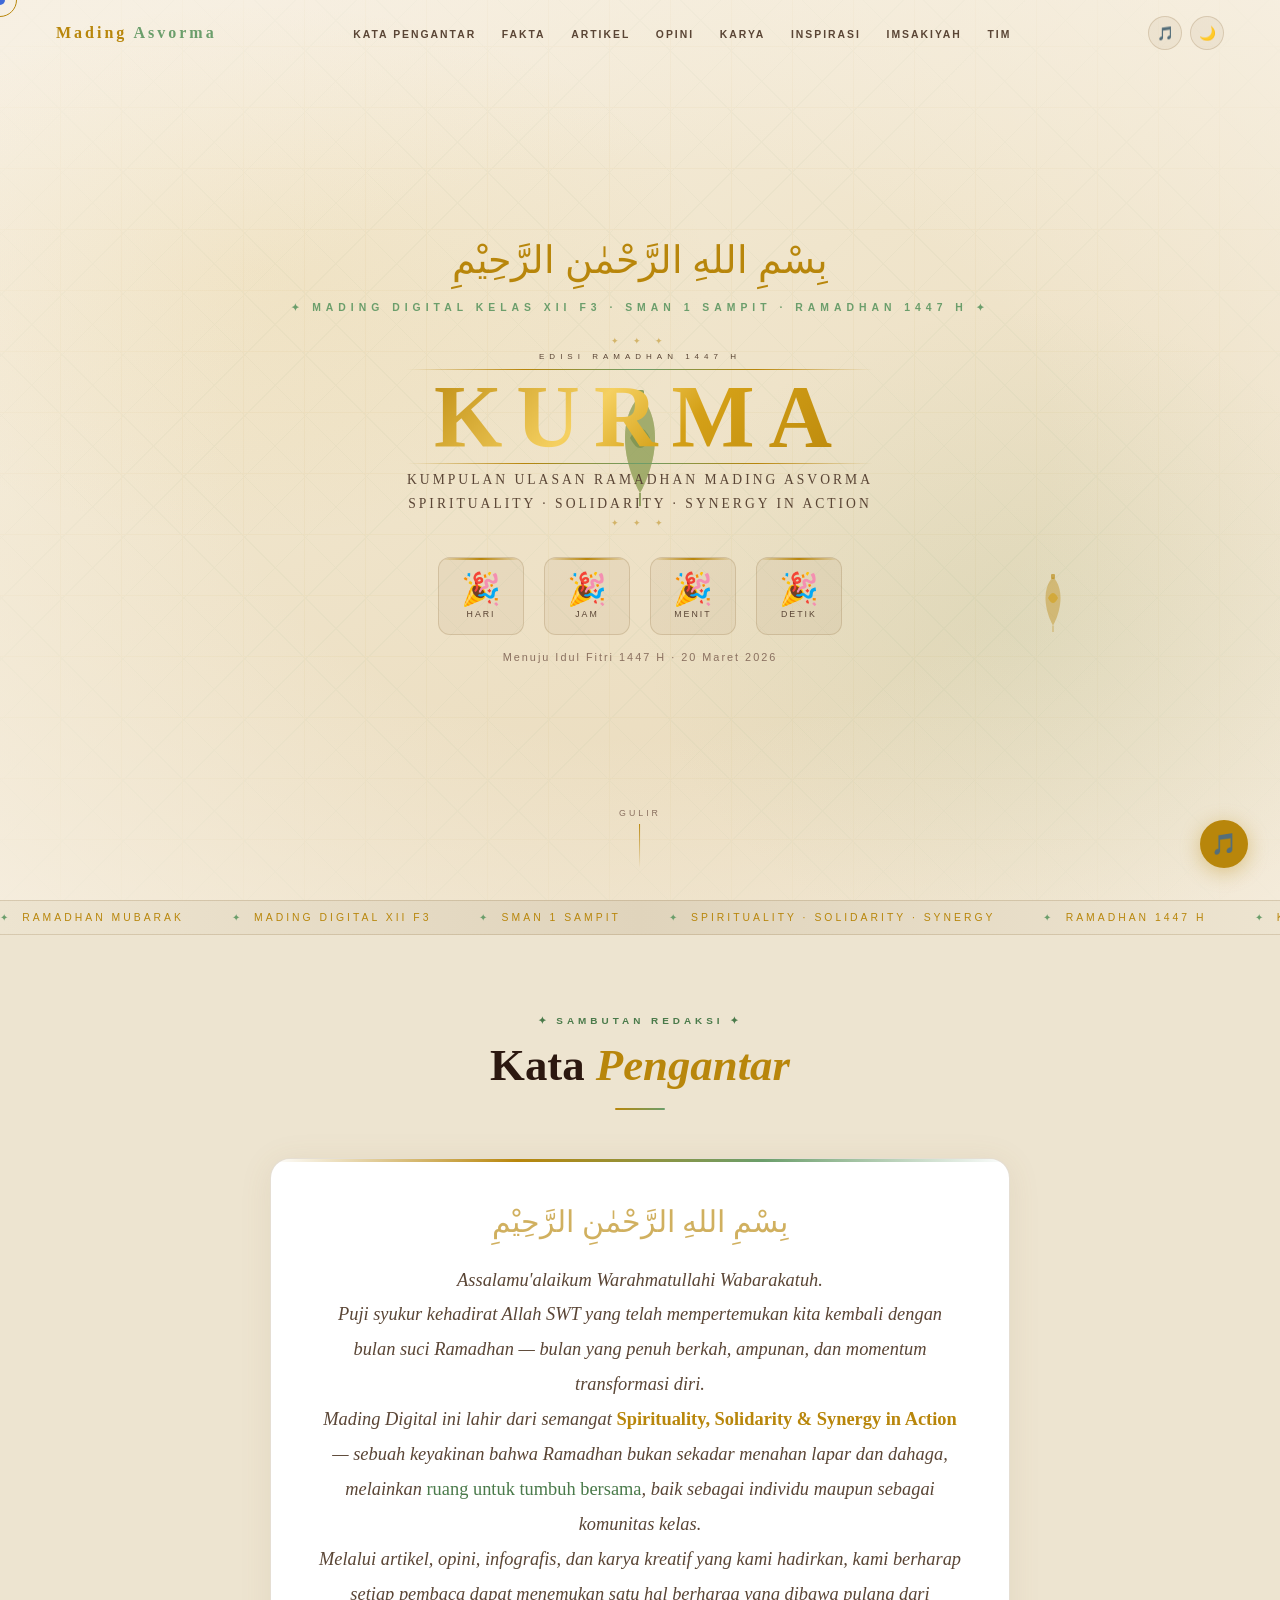
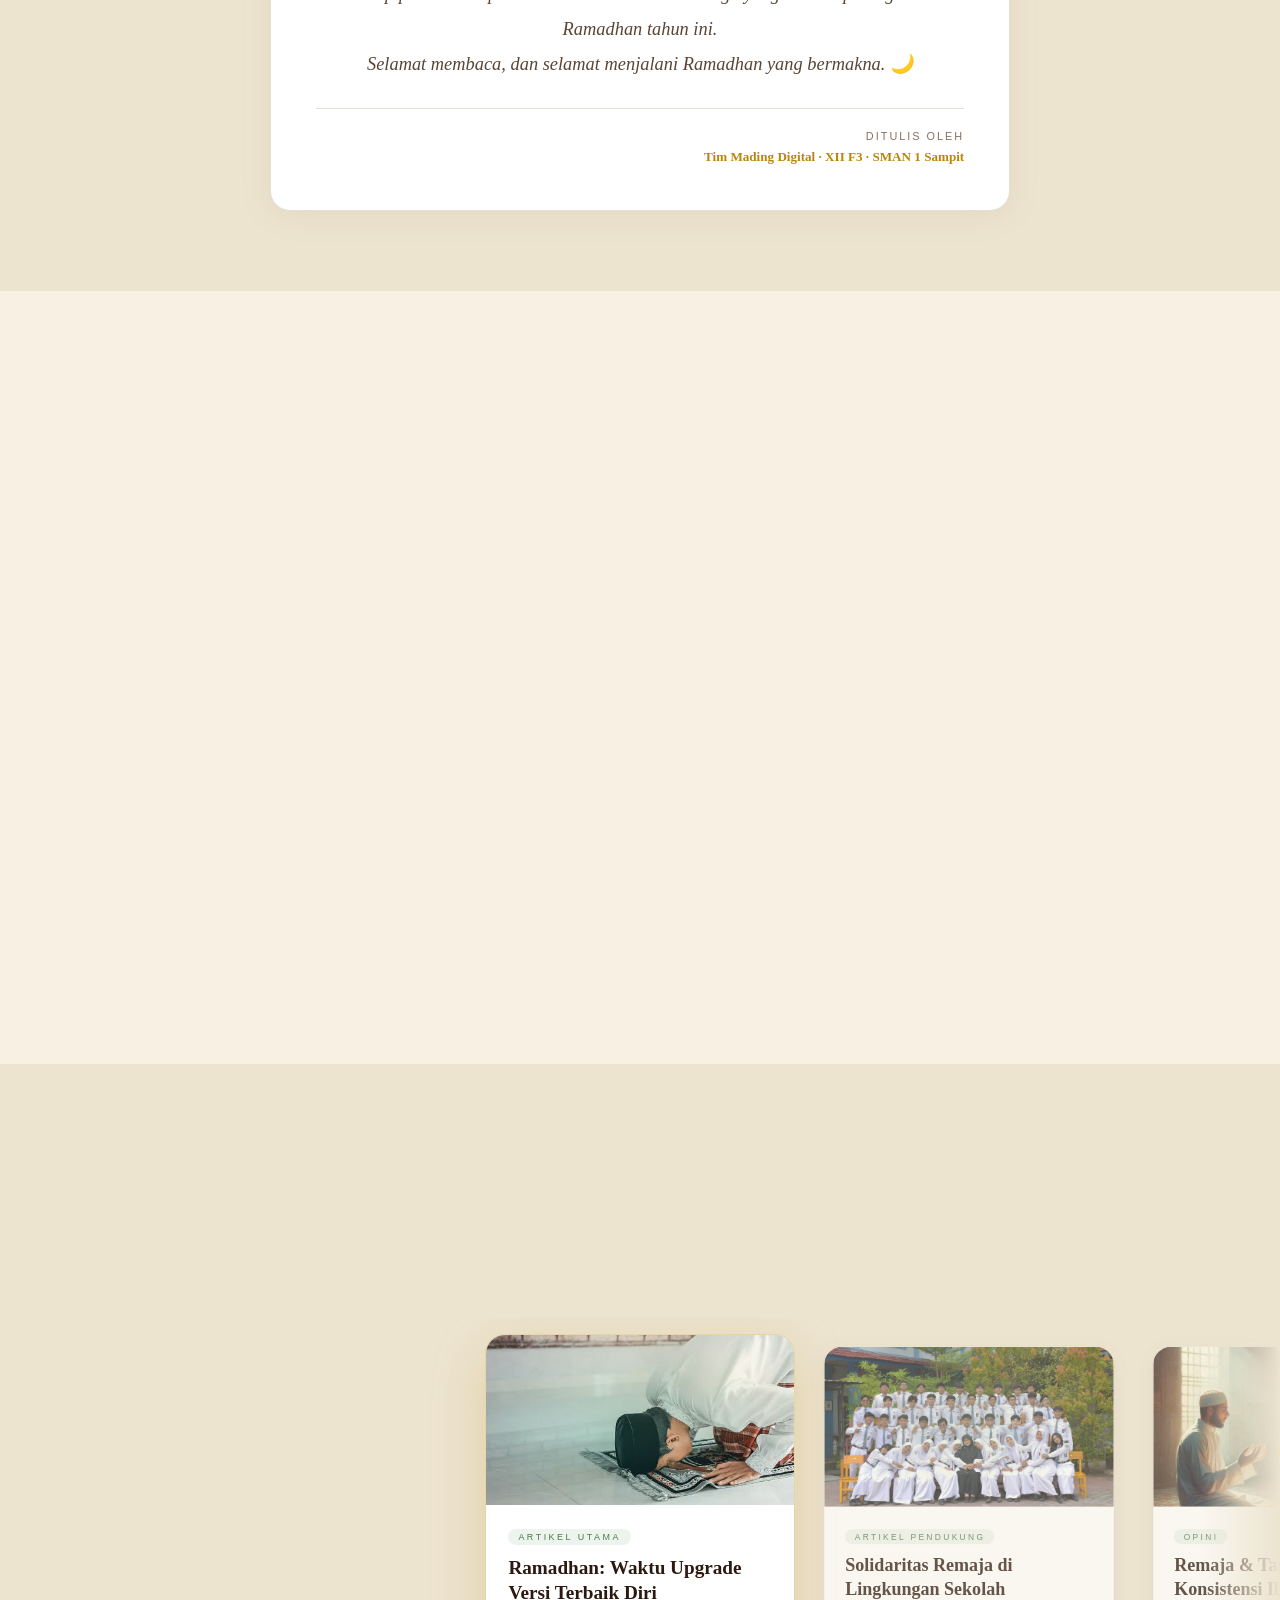
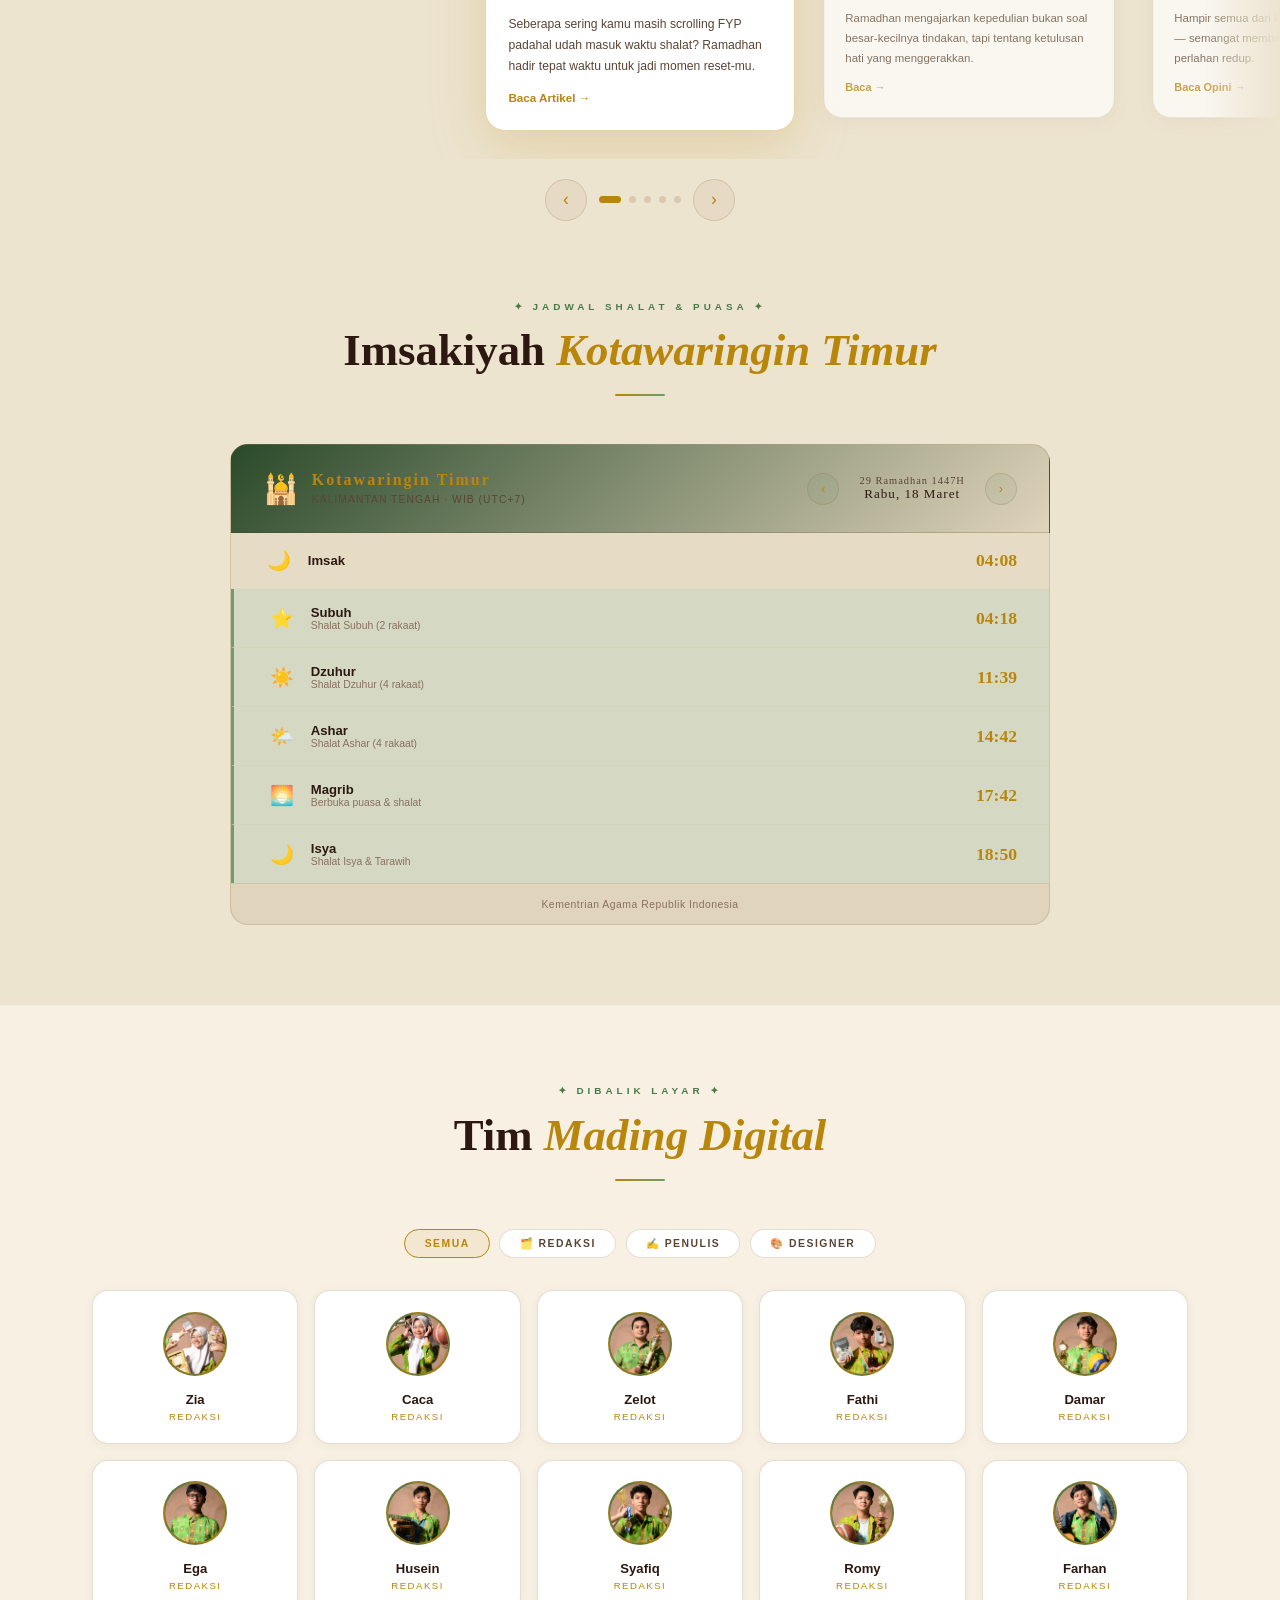
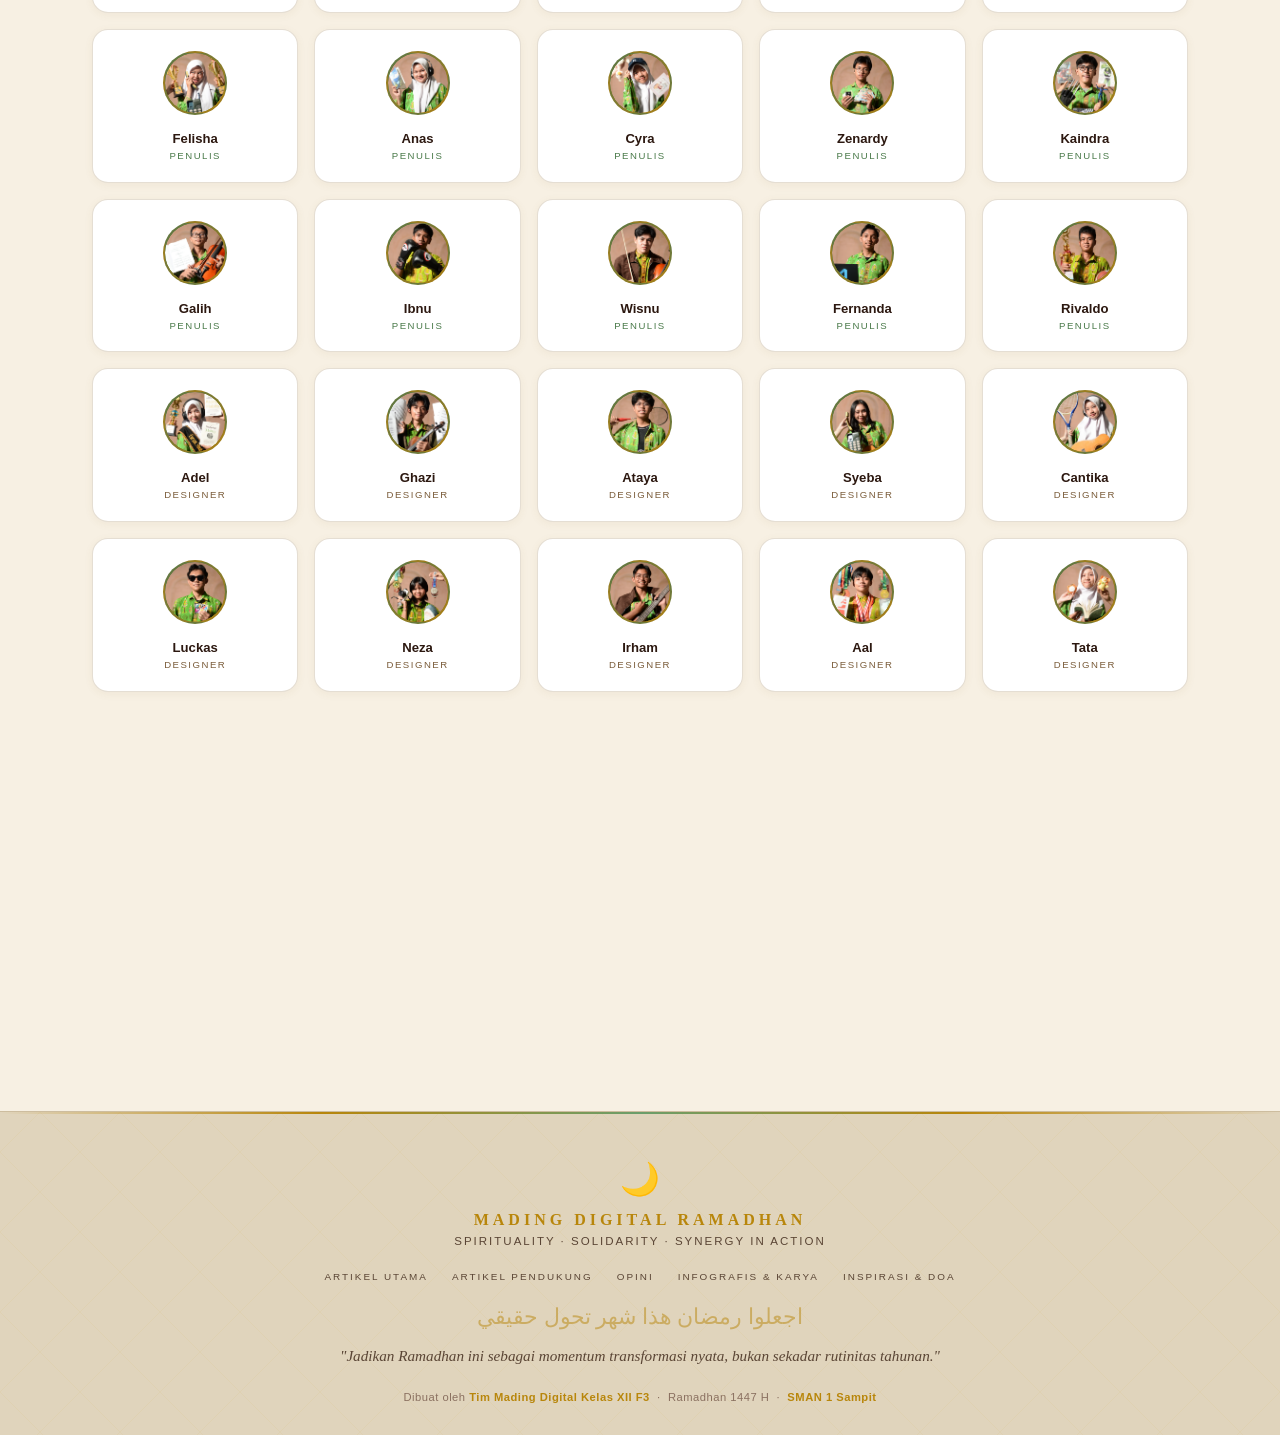
==== commit ba0acd0b: "Update masthead title and tagline in index.html" ====
--- a/index.html
+++ b/index.html
@@ -291,14 +291,12 @@
         <div class="mading-masthead">
           <span class="mast-eyebrow">Edisi Ramadhan 1447 H</span>
           <div class="mast-rule"></div>
-          <span class="mast-title">ASVORMA</span>
+          <span class="mast-title">KURMA</span>
           <div class="mast-rule"></div>
+          <span class="mast-tagline">Kumpulan Ulasan Ramadhan Mading Asvorma</span>
           <span class="mast-tagline">Spirituality · Solidarity · Synergy in Action</span>
         </div>
 
-        <span class="h-title"><span class="shimmer">RAMADHAN</span></span>
-        <p class="h-sub" style="margin-top:.7rem;margin-bottom:1.4rem;"><em>Mading Digital Terbaik Kelas XII F3</em></p>
-        <div class="h-div"></div>
         <div class="cd">
           <div class="cd-item"><span class="cd-n" id="cd-d">00</span><span class="cd-l">Hari</span></div>
           <div class="cd-item"><span class="cd-n" id="cd-h">00</span><span class="cd-l">Jam</span></div>
@@ -339,7 +337,7 @@
           <div class="sl2"></div>
         </div>
         <div class="ed-card rv">
-          <span class="ed-arabic">شَهْرُ رَمَضَانَ الَّذِي أُنزِلَ فِيهِ الْقُرْآنُ</span>
+          <span class="ed-arabic">بِسْمِ اللهِ الرَّحْمٰنِ الرَّحِيْمِ</span>
           <div class="ed-body">
             <p>Assalamu'alaikum Warahmatullahi Wabarakatuh.</p>
             <p>Puji syukur kehadirat Allah SWT yang telah mempertemukan kita kembali dengan bulan suci Ramadhan — bulan yang penuh berkah, ampunan, dan momentum transformasi diri.</p>
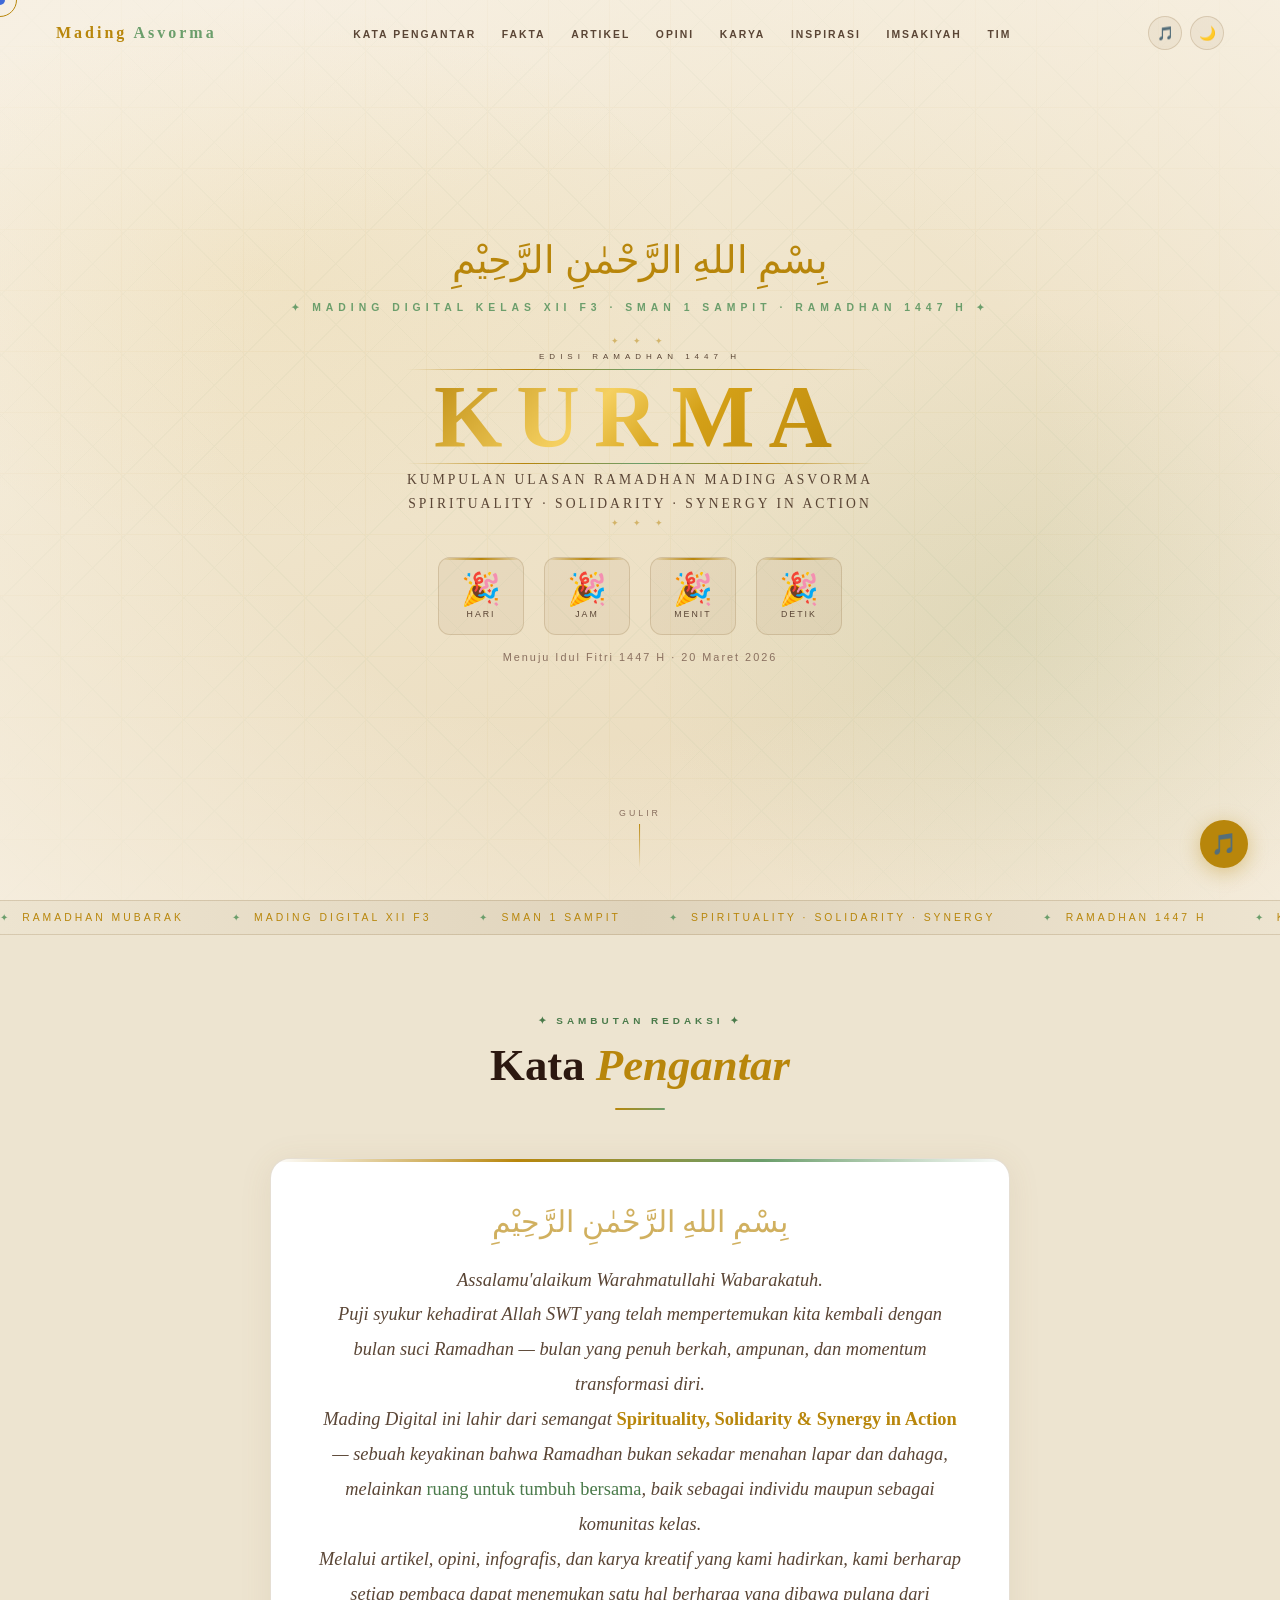
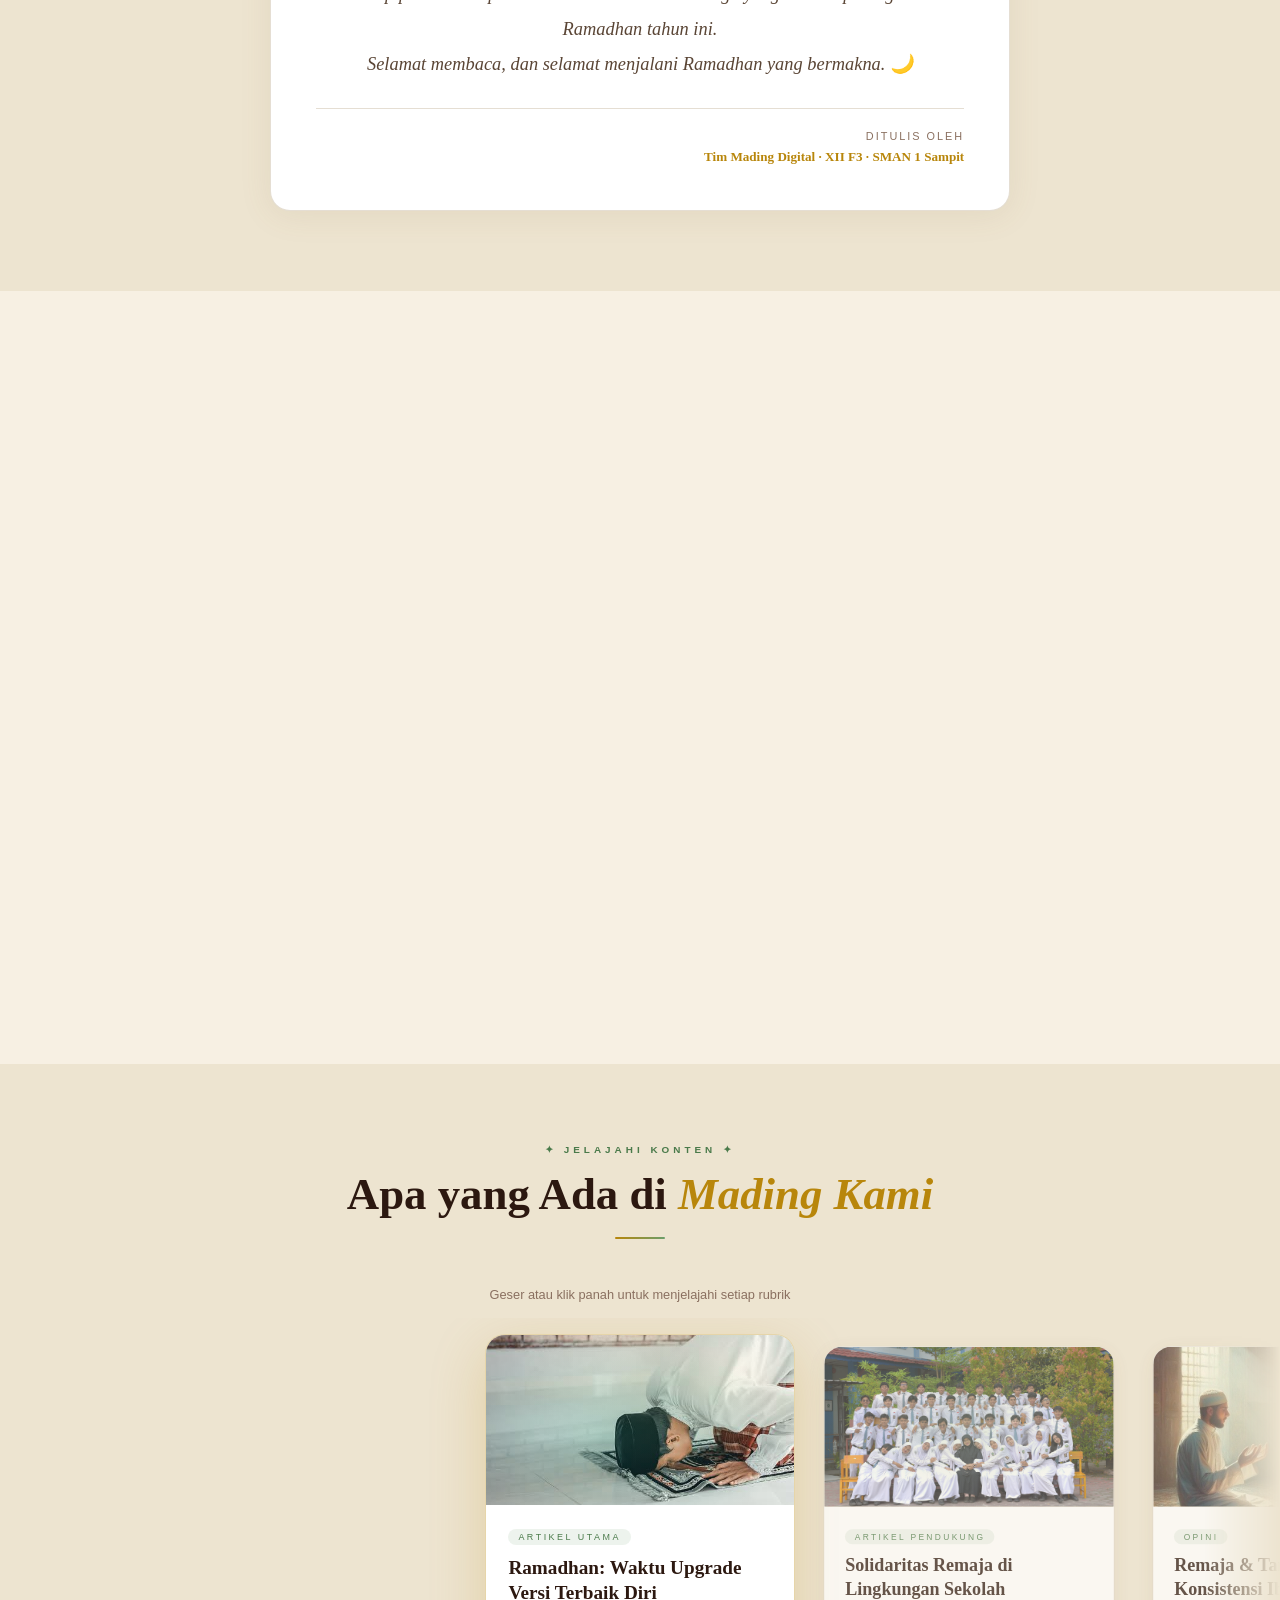
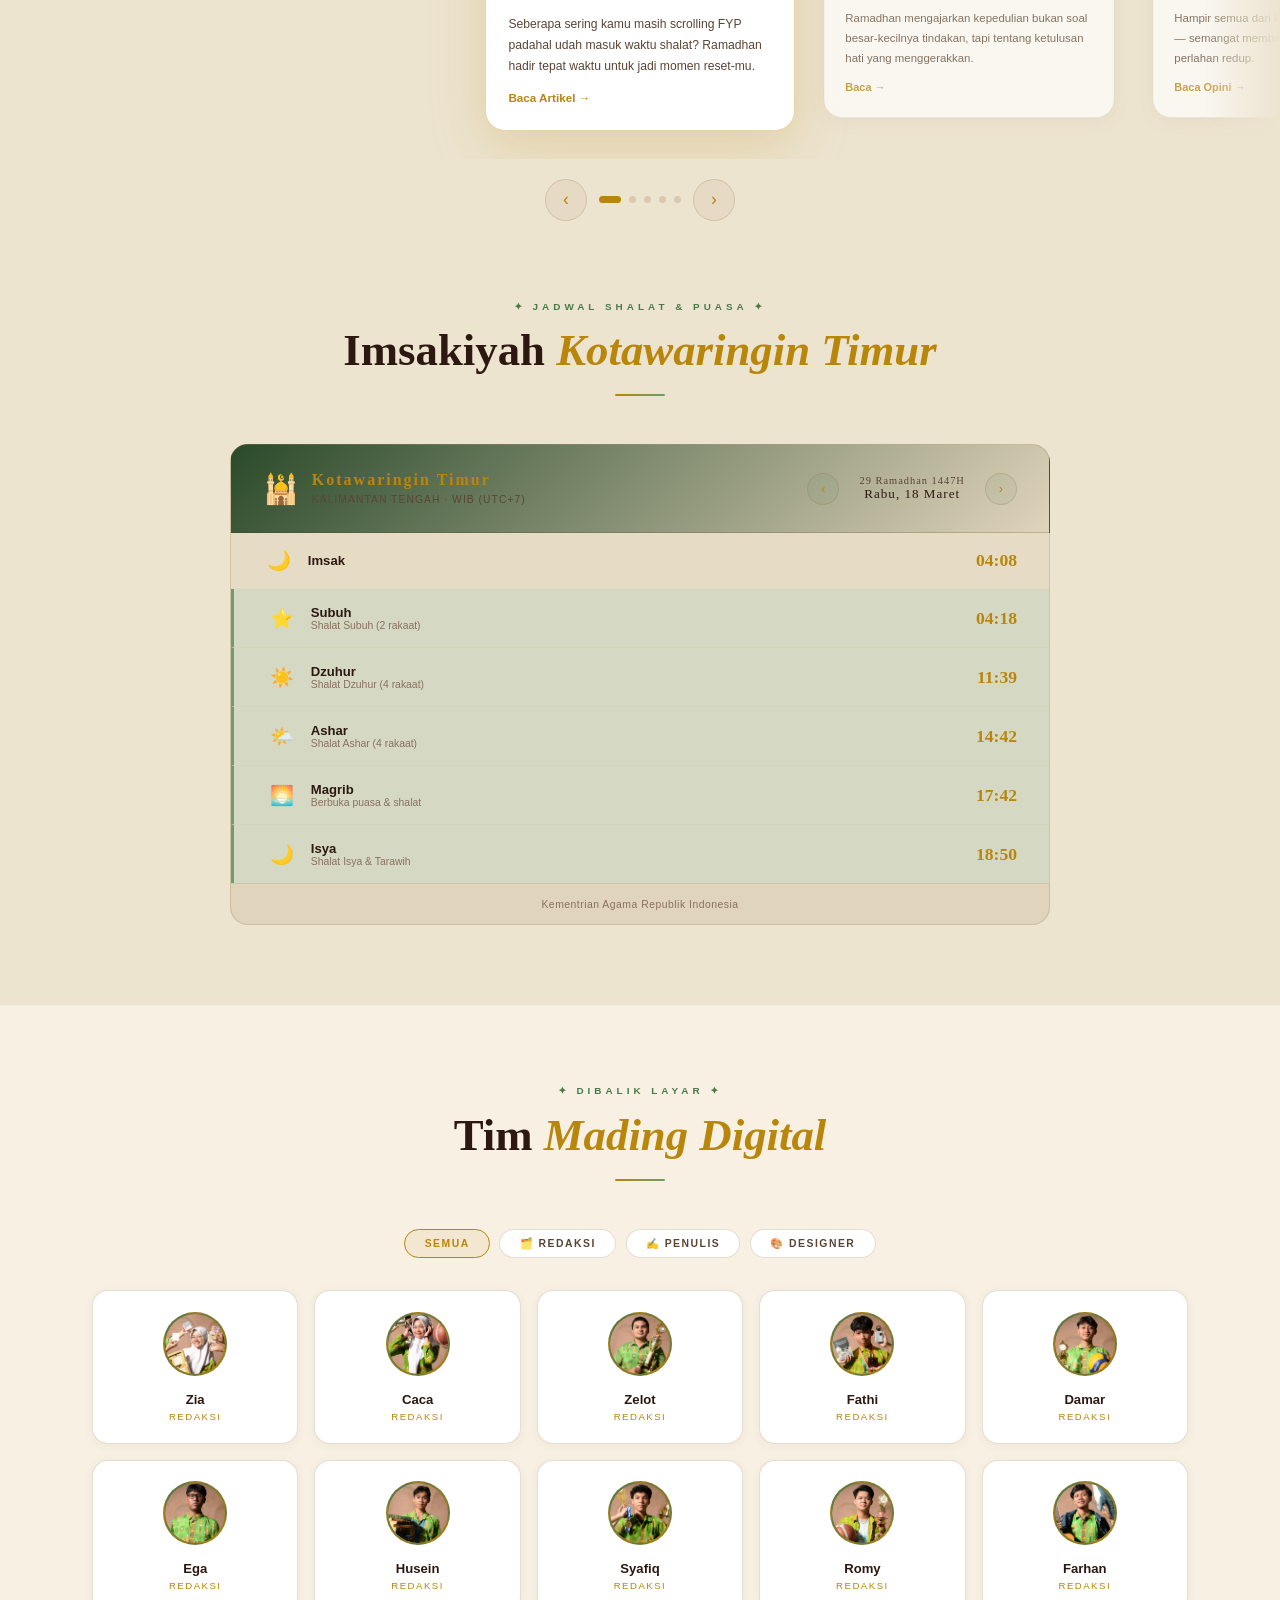
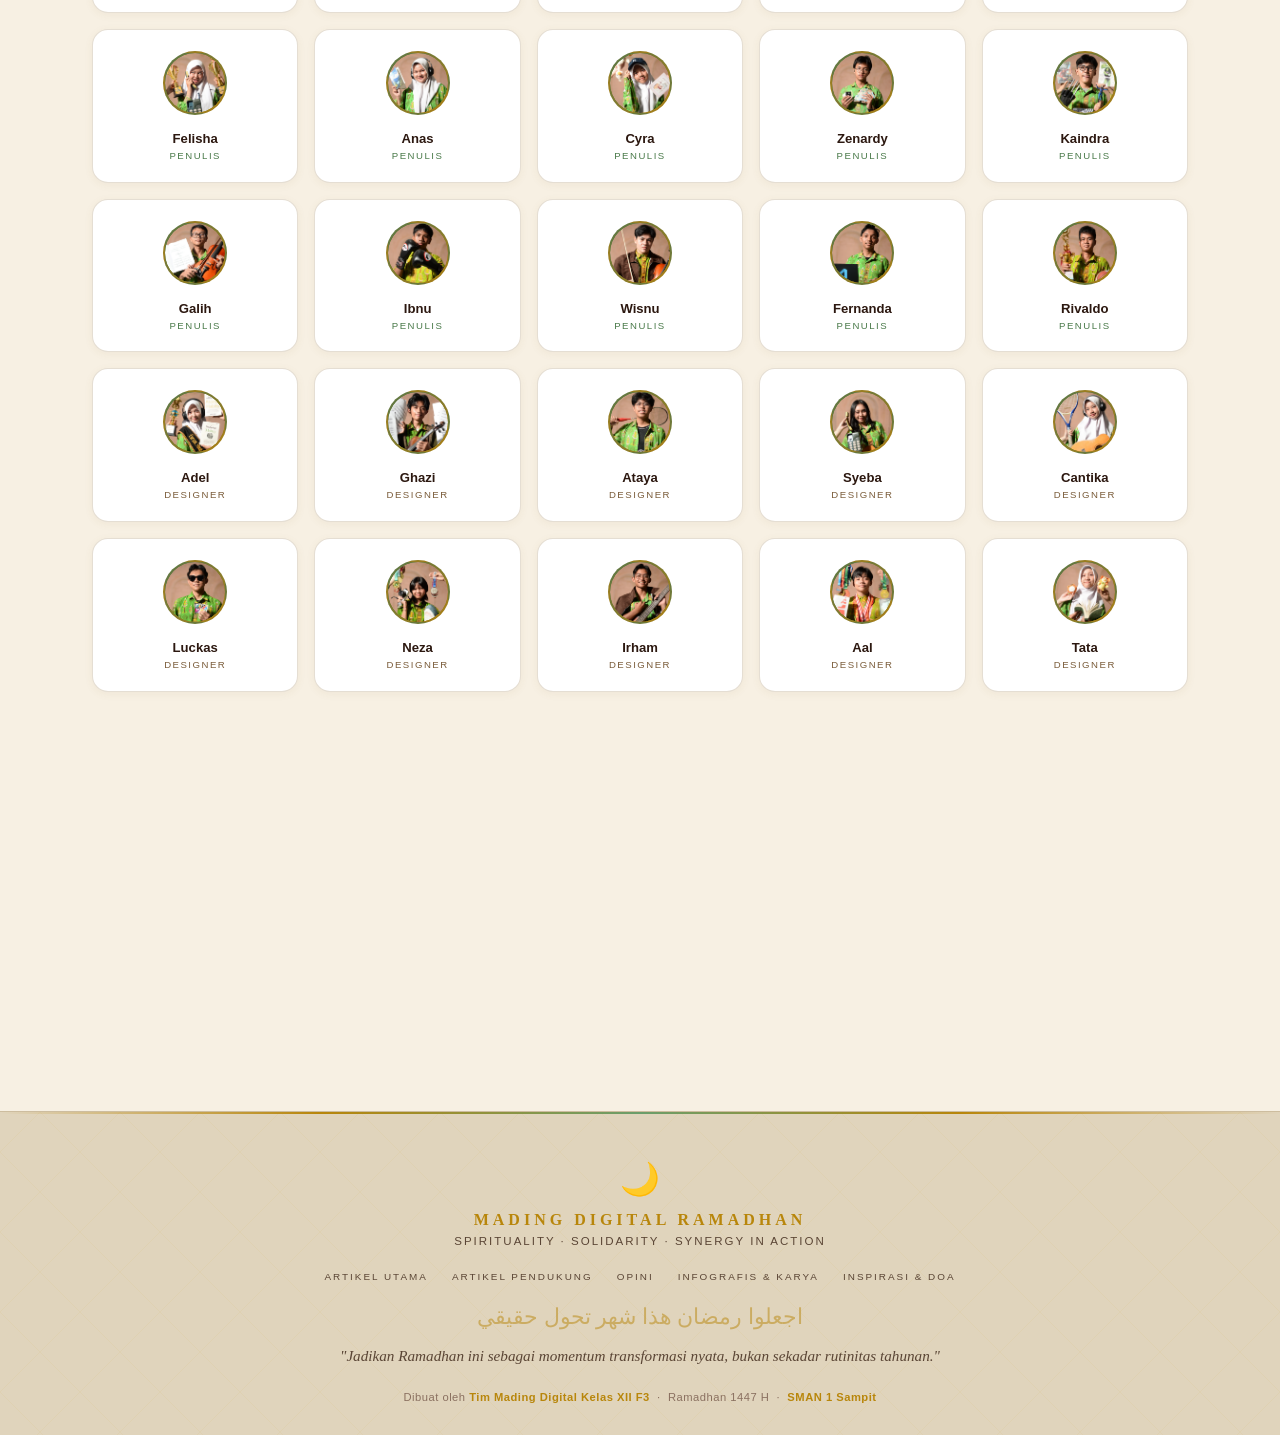
==== commit 624e0ba2: "Remove lantern SVG styles Removed lantern SVG styles from index.html." ====
--- a/index.html
+++ b/index.html
@@ -40,8 +40,6 @@
       .sl-line{width:1px;height:44px;background:linear-gradient(to bottom,var(--gold),transparent);animation:dL 2s infinite;}
       @keyframes dL{0%{transform:scaleY(0);transform-origin:top;}50%{transform:scaleY(1);transform-origin:top;}51%{transform:scaleY(1);transform-origin:bottom;}100%{transform:scaleY(0);transform-origin:bottom;}}
       @keyframes pulse{0%,100%{opacity:1;}50%{opacity:.3;}}
-      /* lantern SVG */
-      .lnt svg{width:70px;height:120px;}
 
       /* ─── MADING MASTHEAD ─── */
       .mading-masthead{
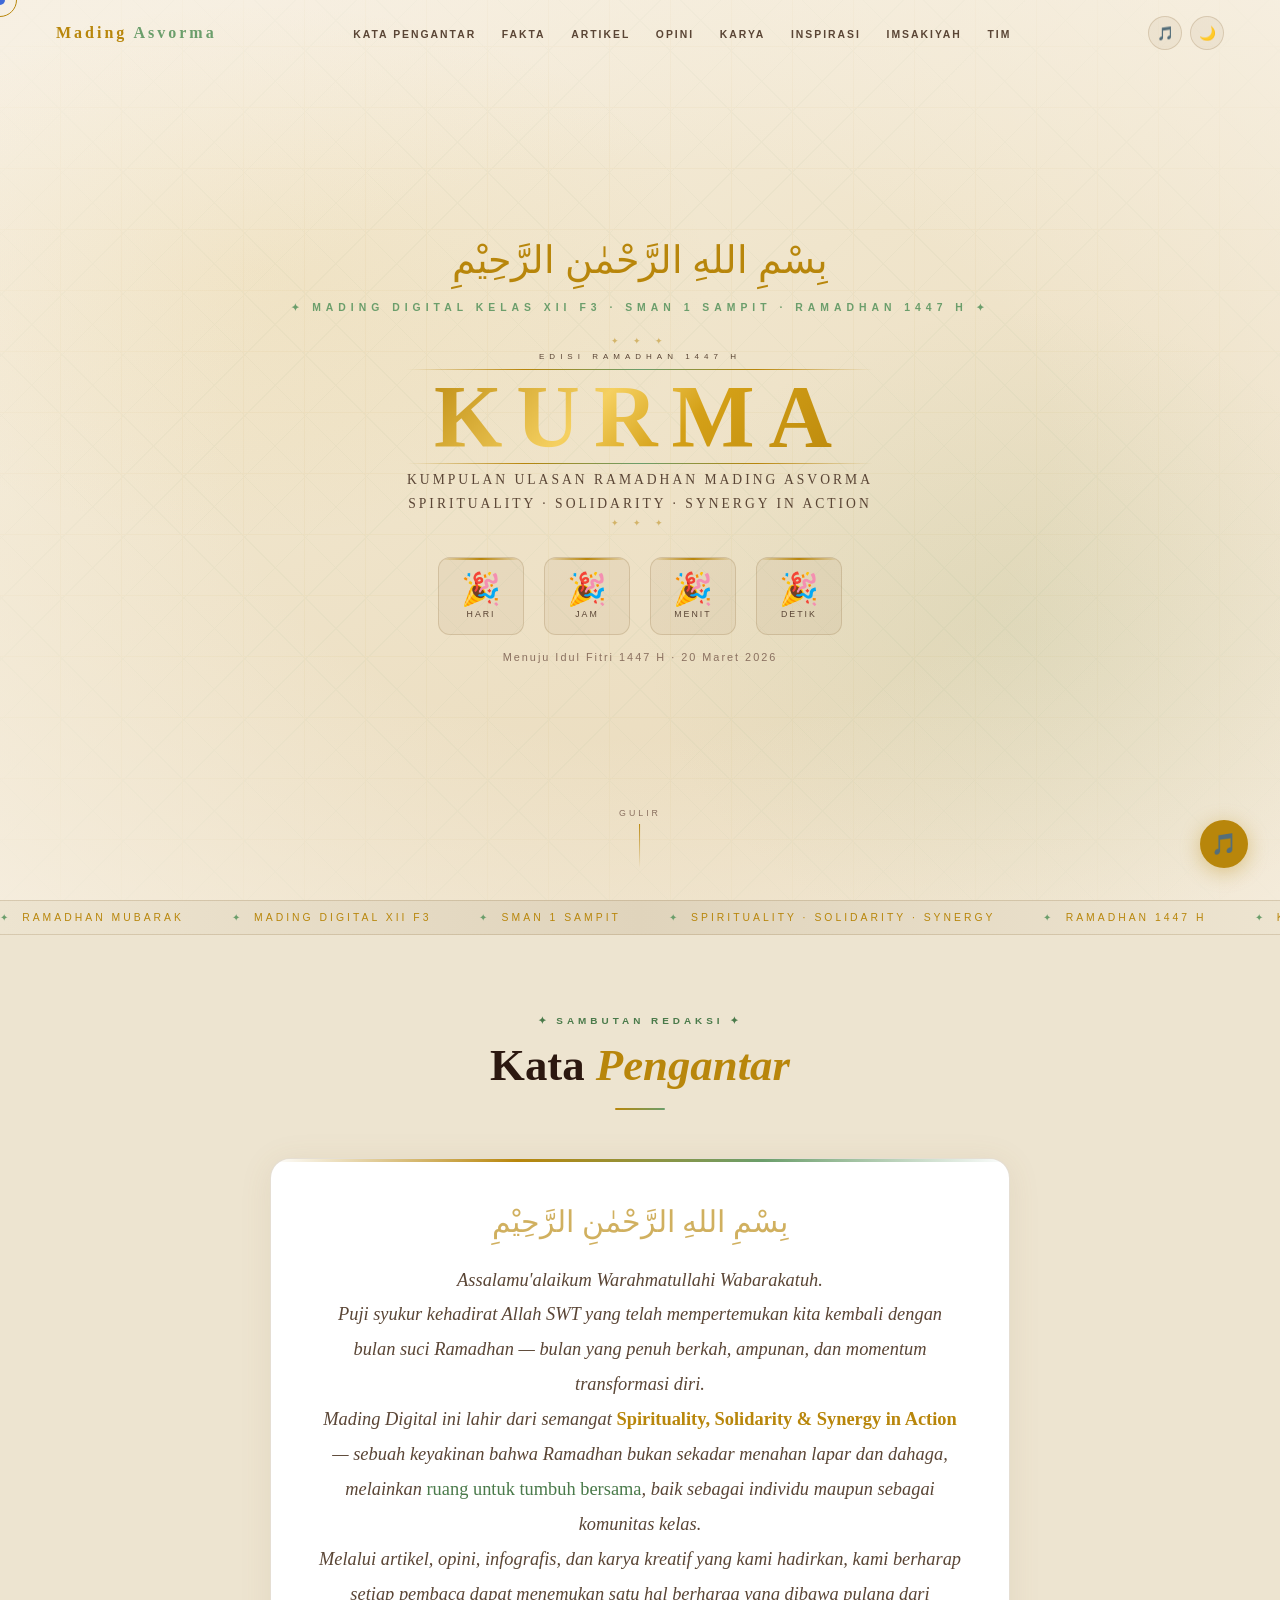
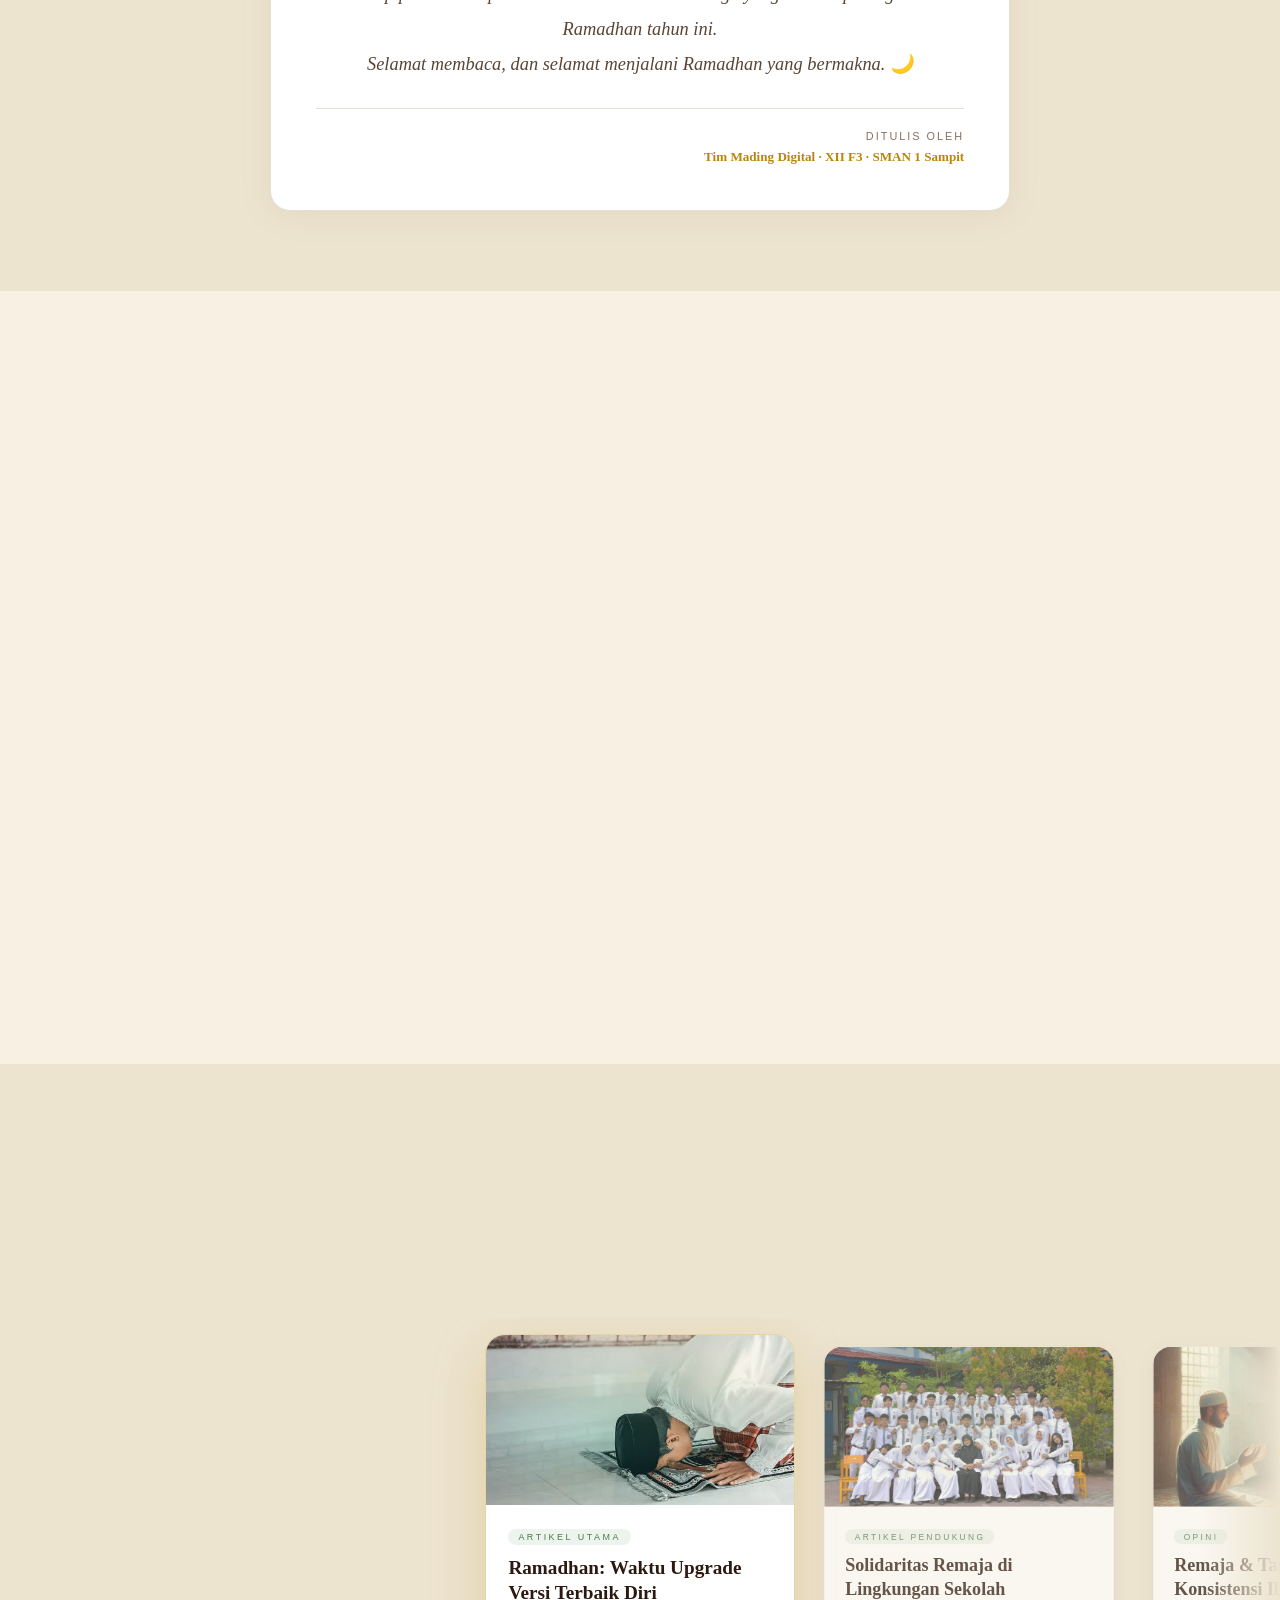
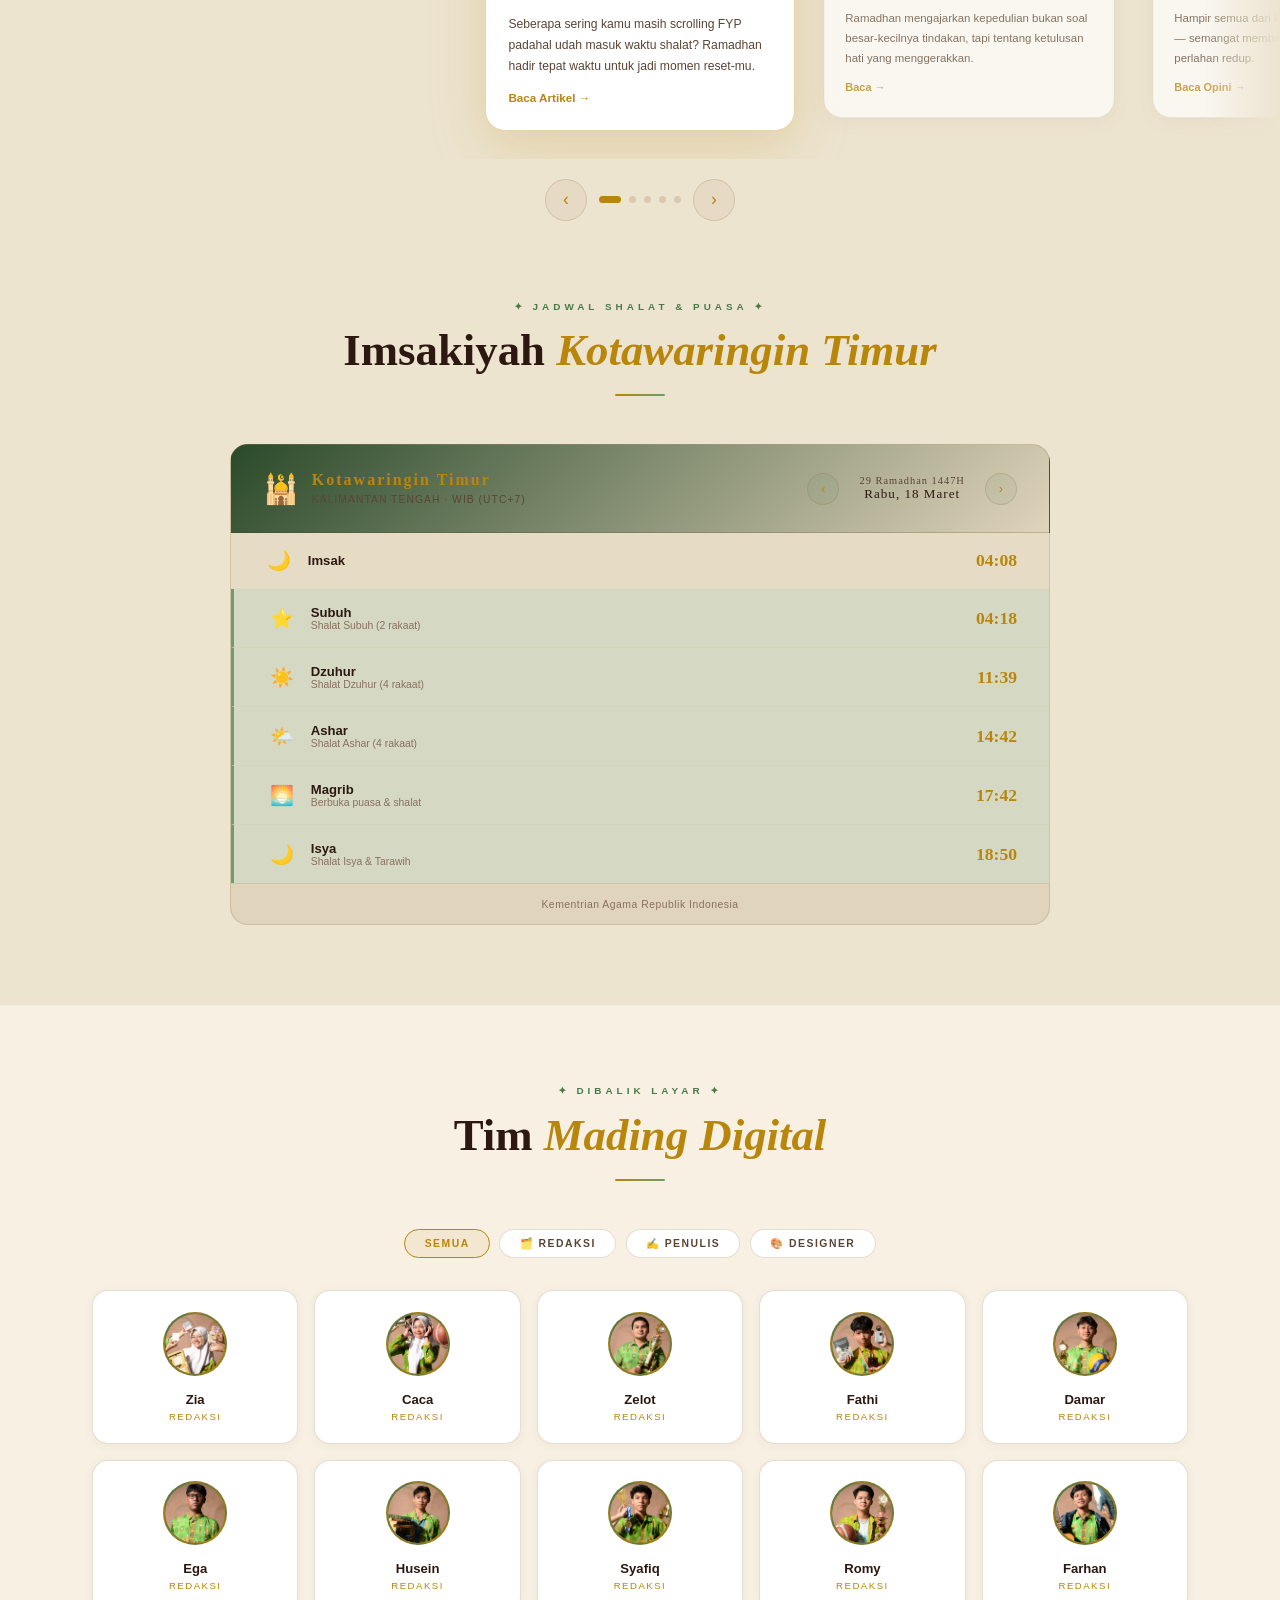
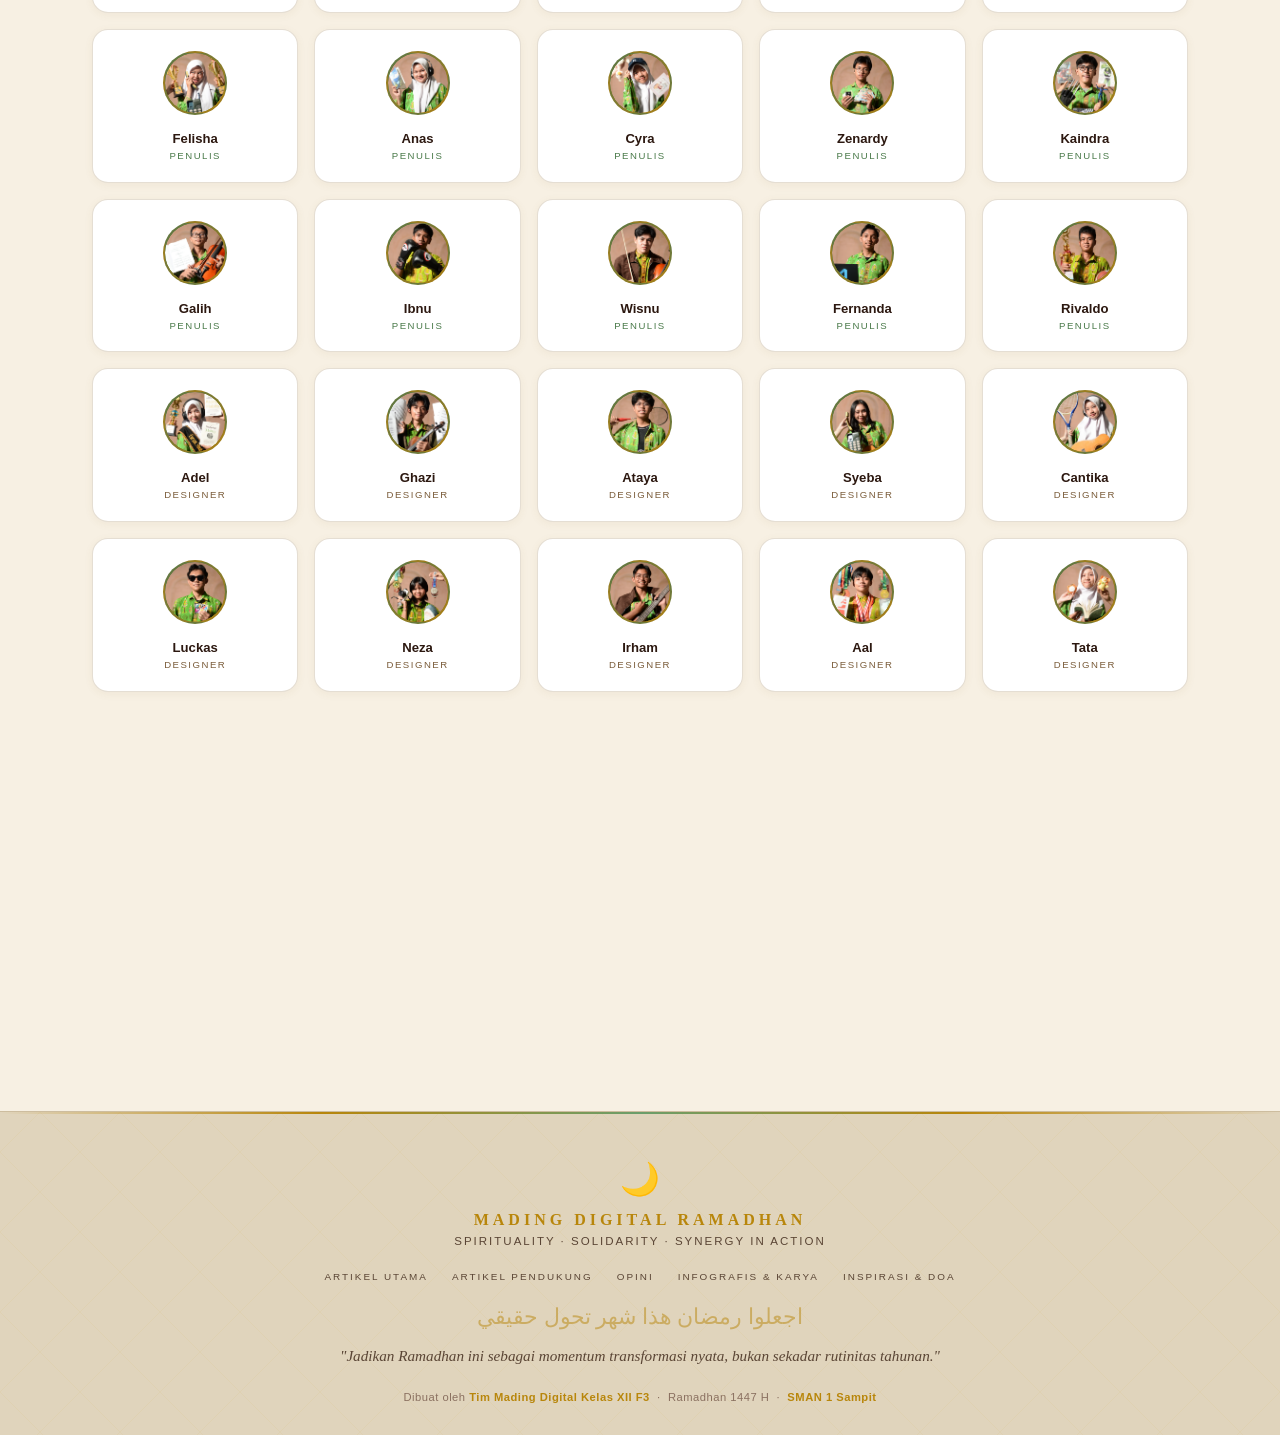
==== commit eb73ce15: "Update index.html" ====
--- a/index.html
+++ b/index.html
@@ -3,8 +3,9 @@
   <head>
     <meta charset="UTF-8"/>
     <meta name="viewport" content="width=device-width, initial-scale=1.0"/>
-    <title>Mading Digital — Ramadhan 1447 H</title>
+    <title>KURMA — MADING DIGITAL XII F3</title>
     <link rel="stylesheet" href="./assets/css/style.css">
+    <link rel="icon" type="image/x-icon" href="/images/favicon.ico">
     <style>
       /* ─── HERO ─── */
       #hero{position:relative;min-height:100vh;display:flex;align-items:center;justify-content:center;overflow:hidden;z-index:1;background:linear-gradient(160deg,#f7f0e3 0%,#f0e5cc 40%,#e8d8b8 100%);}
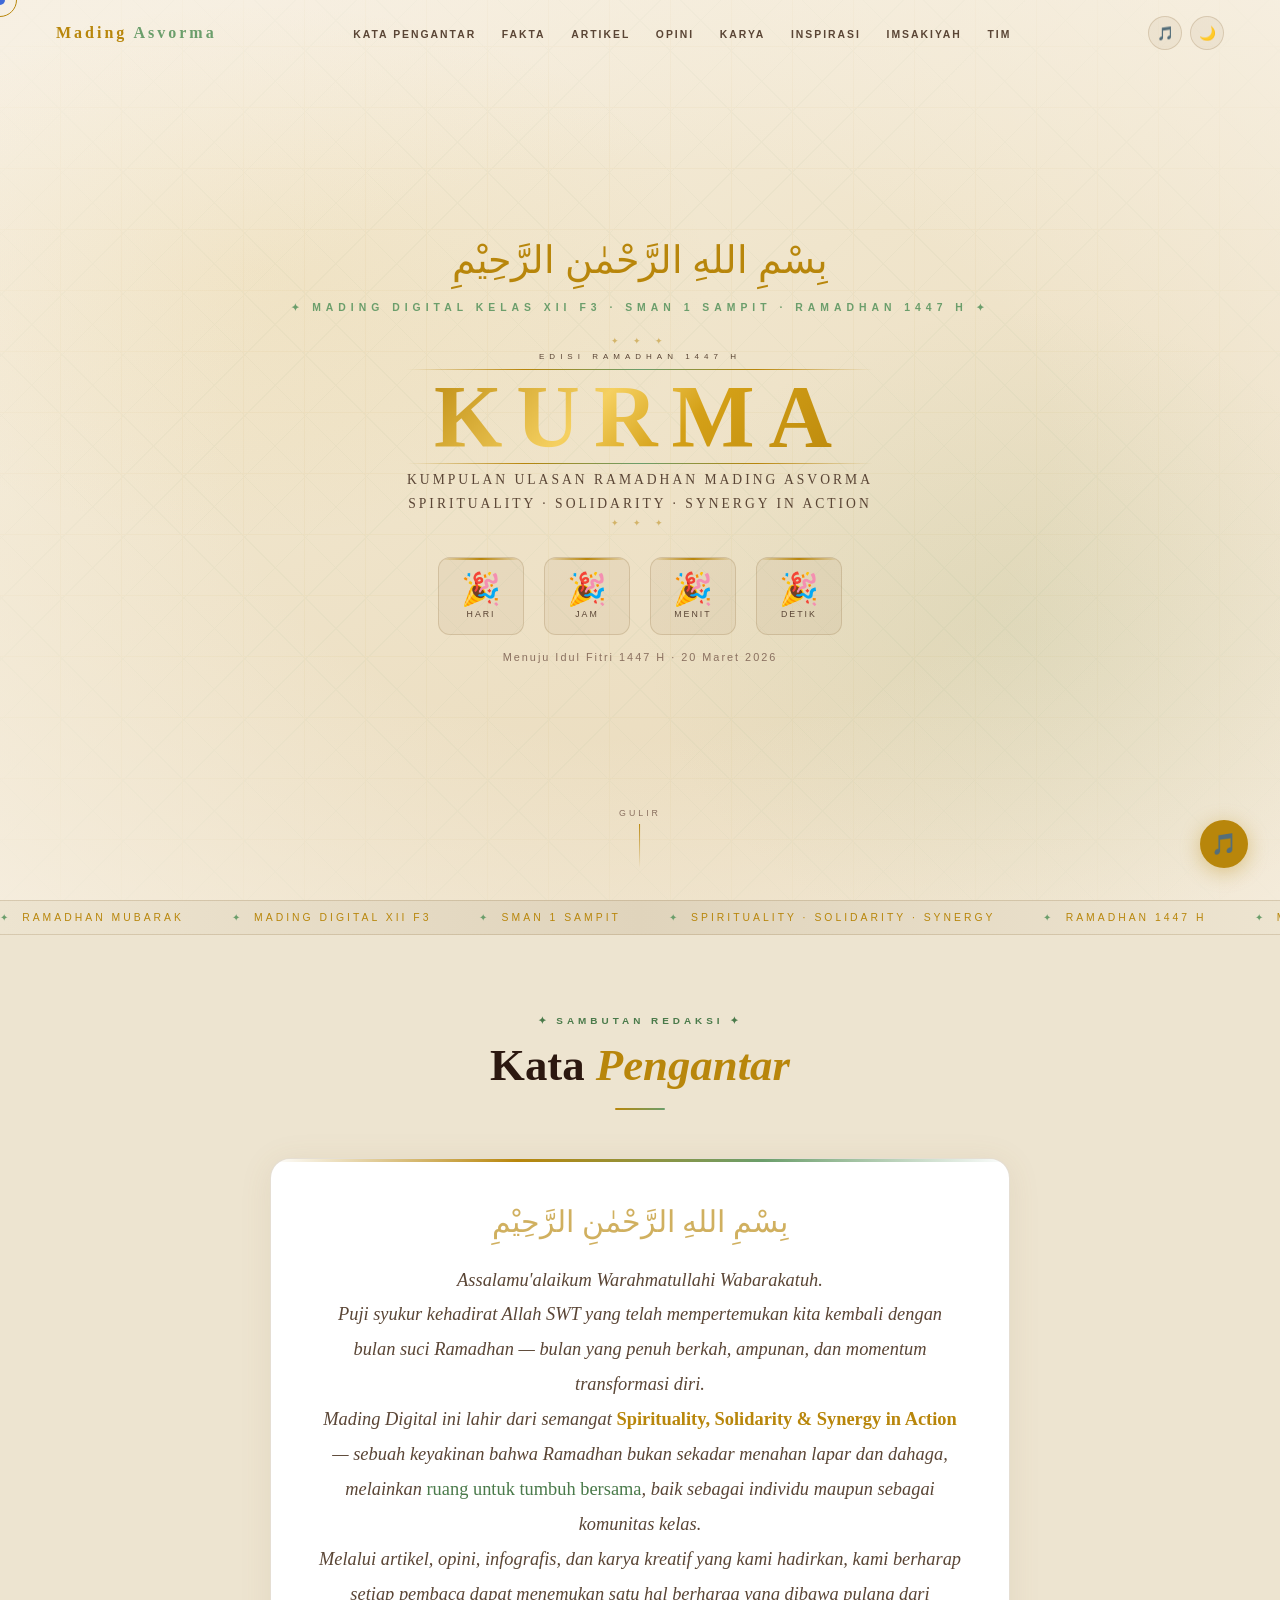
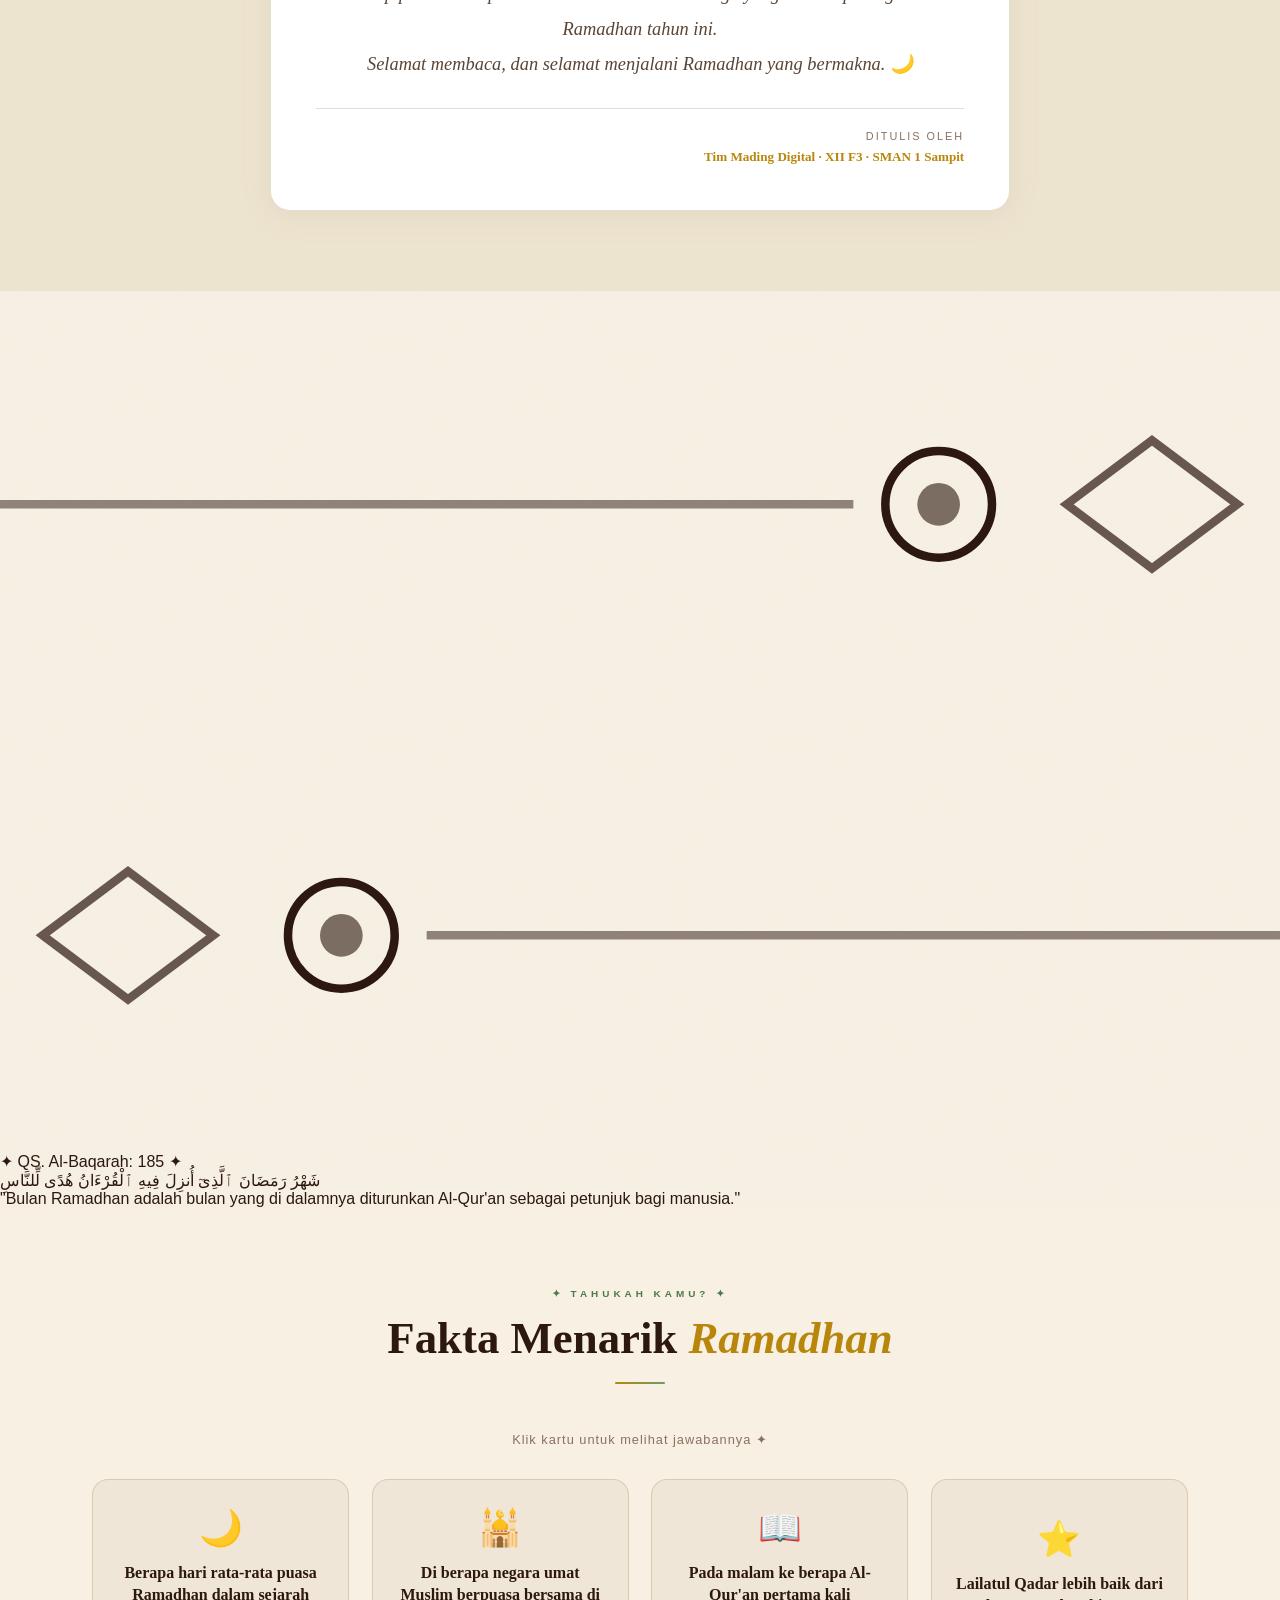
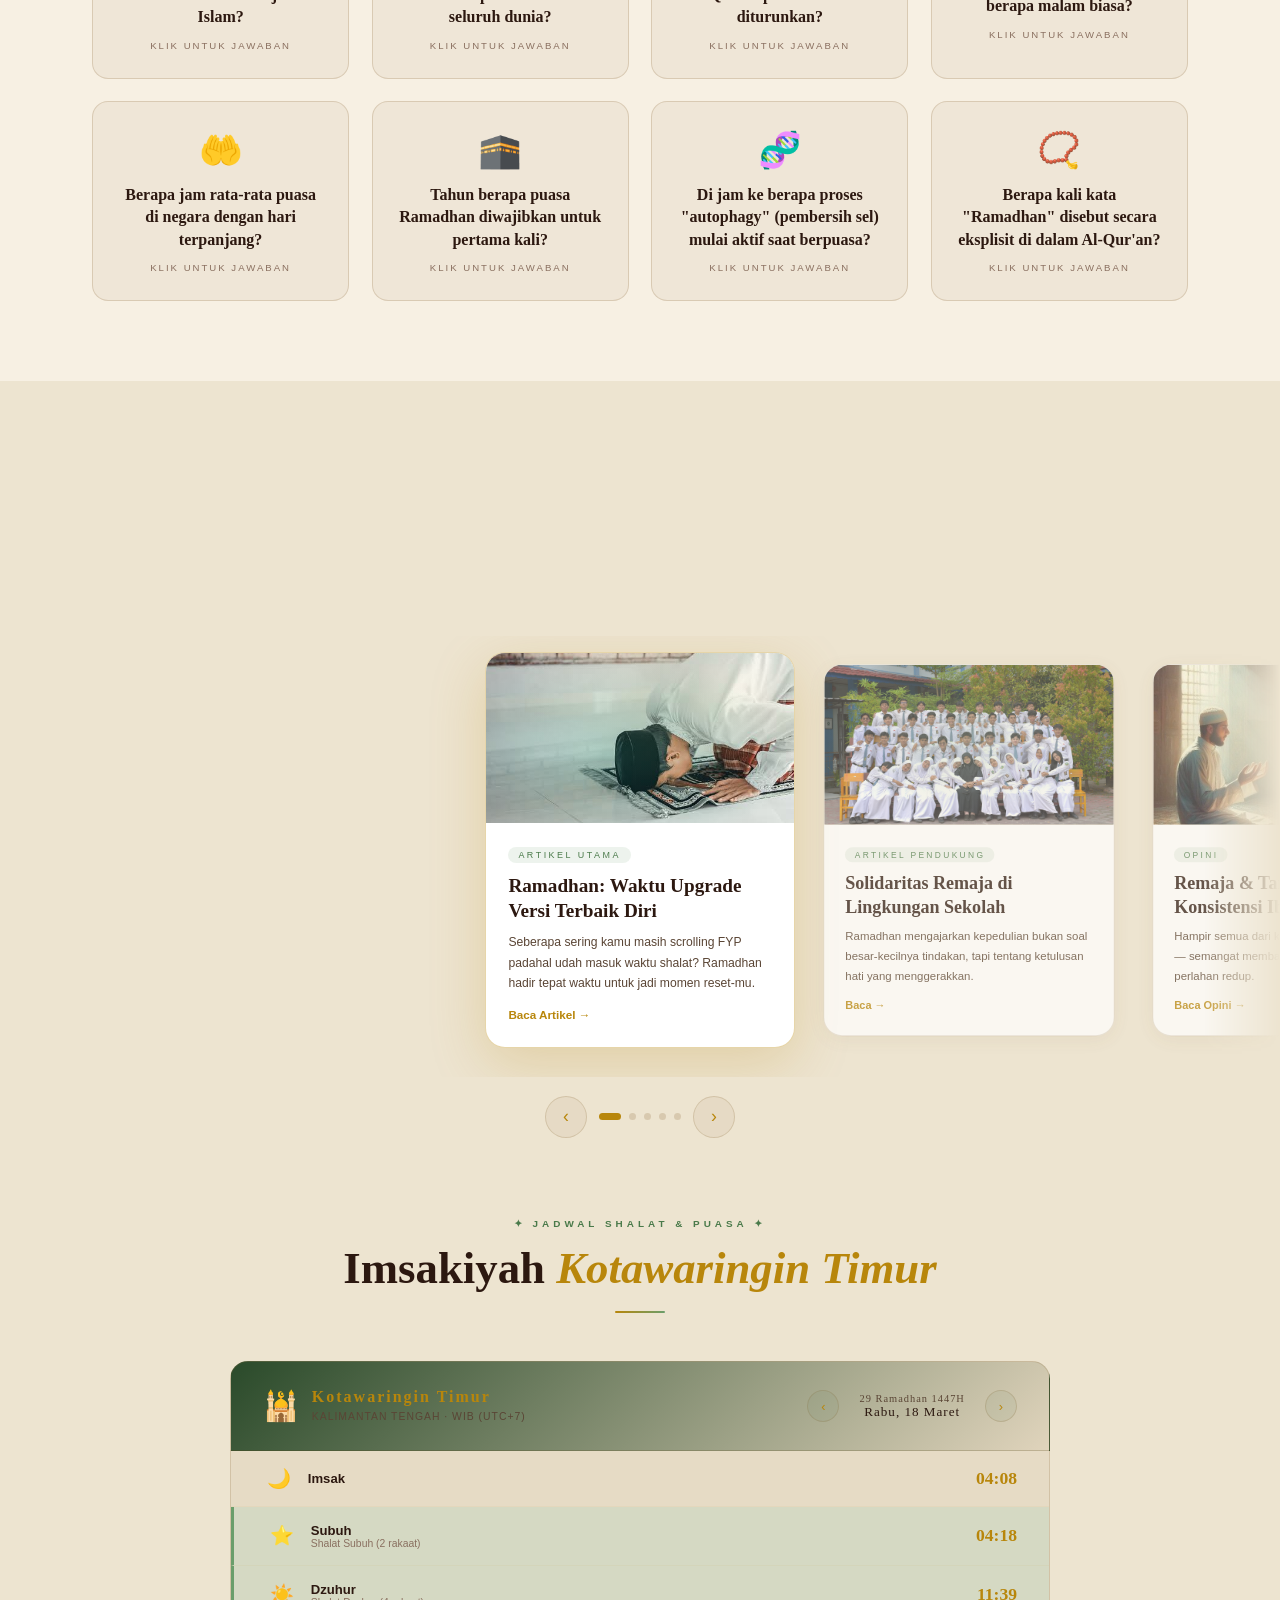
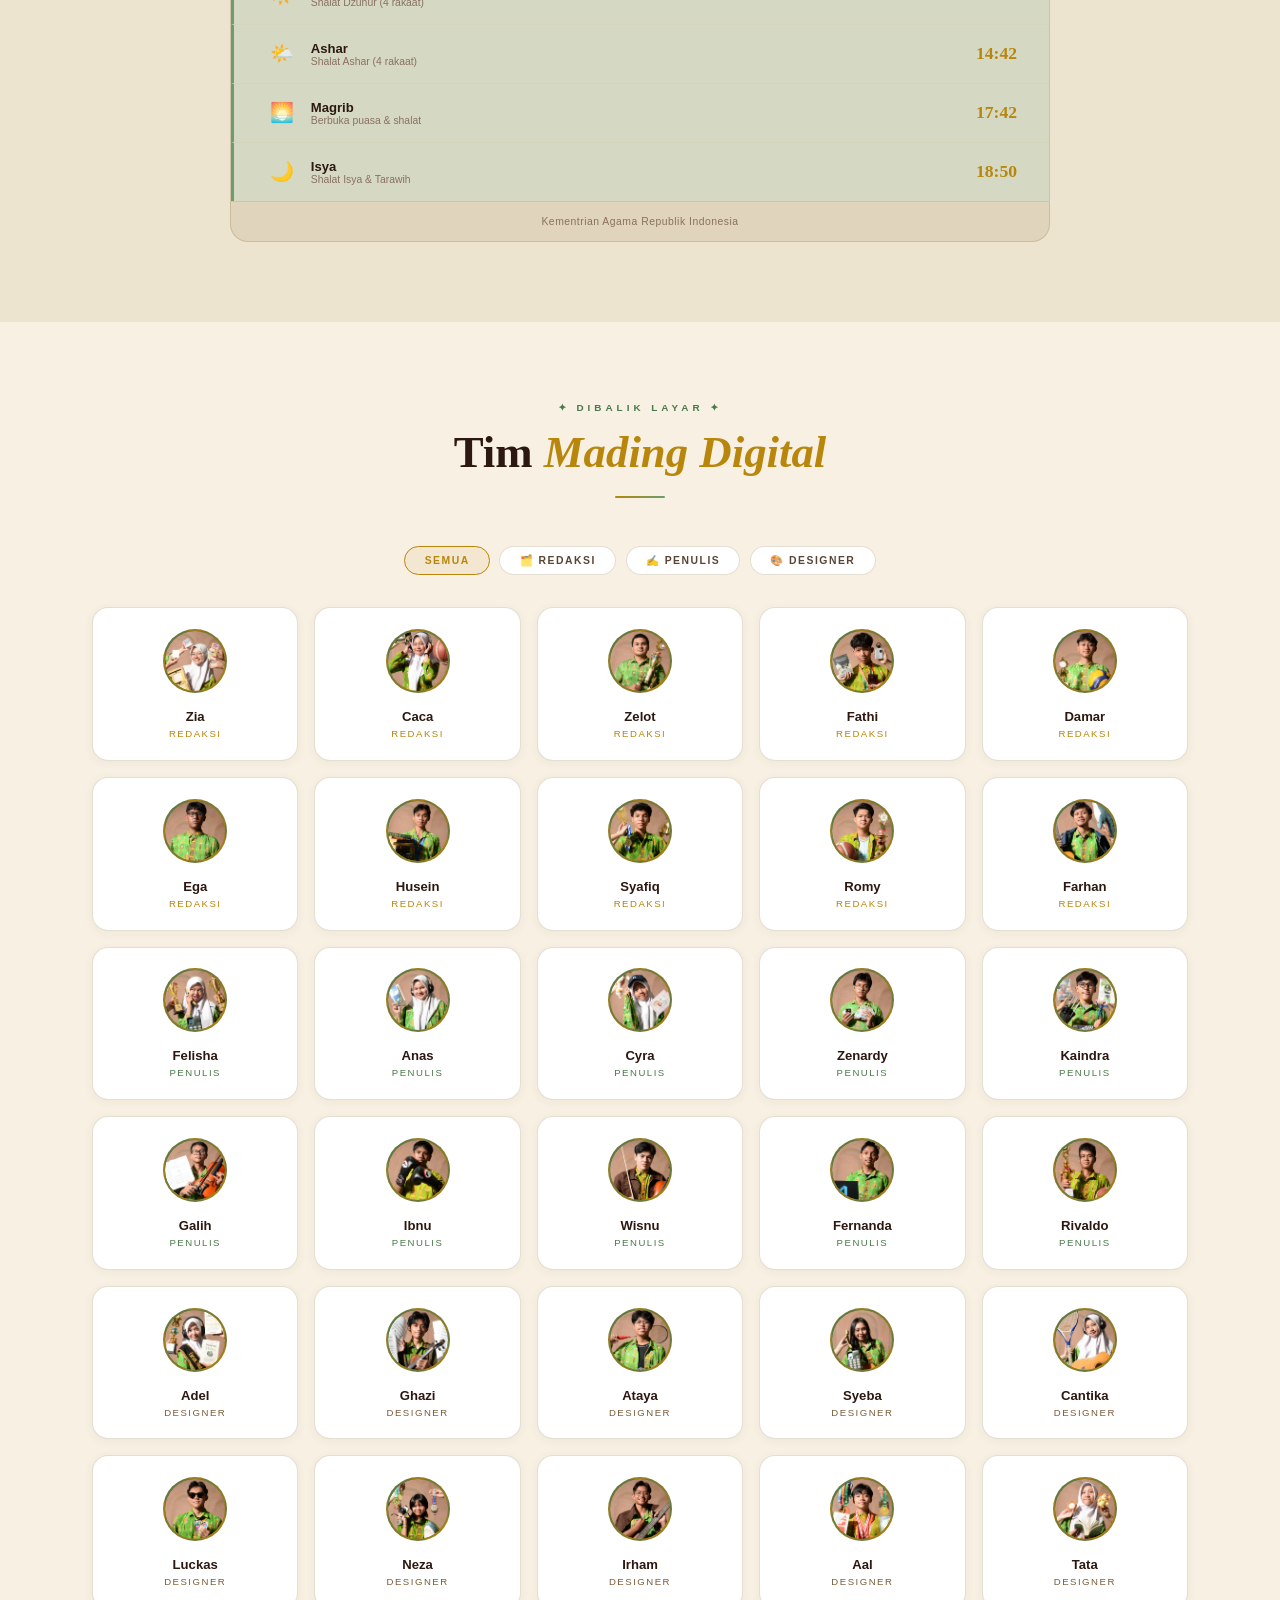
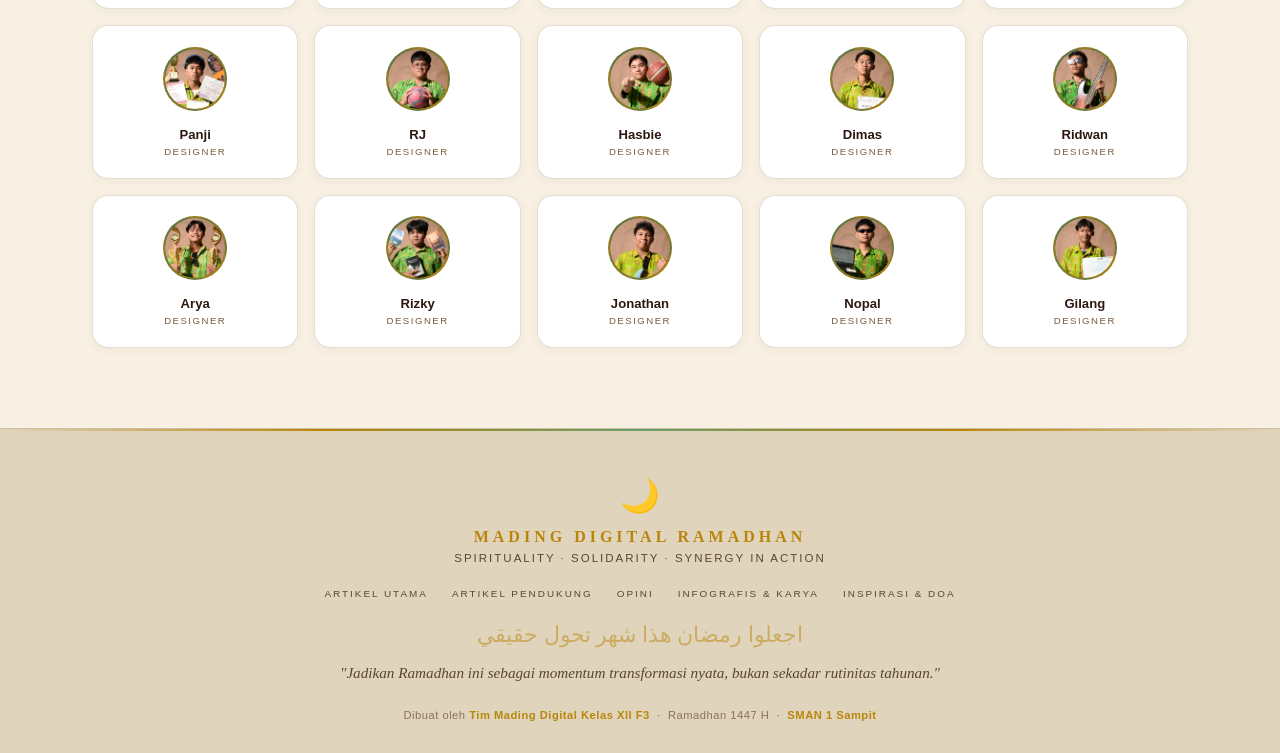
==== commit 6369aed5: "Update index.html" ====
--- a/index.html
+++ b/index.html
@@ -315,14 +315,12 @@
         <span class="ticker-i">SMAN 1 Sampit</span>
         <span class="ticker-i">Spirituality · Solidarity · Synergy</span>
         <span class="ticker-i">Ramadhan 1447 H</span>
-        <span class="ticker-i">Kotawaringin Timur</span>
         <span class="ticker-i">Mading Digital XII F3</span>
         <span class="ticker-i">Ramadhan Mubarak</span>
         <span class="ticker-i">Mading Digital XII F3</span>
         <span class="ticker-i">SMAN 1 Sampit</span>
         <span class="ticker-i">Spirituality · Solidarity · Synergy</span>
         <span class="ticker-i">Ramadhan 1447 H</span>
-        <span class="ticker-i">Kotawaringin Timur</span>
         <span class="ticker-i">Mading Digital XII F3</span>
       </div>
     </div>
@@ -351,6 +349,30 @@
         </div>
       </div>
     </section>
+    
+ <!-- ═══ AYAT SPOTLIGHT ═══ -->
+  <div id="ayat-strip">
+    <!-- Left ornament -->
+    <svg class="ayat-orn ayat-orn-l" viewBox="0 0 120 40" xmlns="http://www.w3.org/2000/svg">
+      <line x1="0" y1="20" x2="80" y2="20" stroke="currentColor" stroke-width=".8" opacity=".5"/>
+      <circle cx="88" cy="20" r="5" fill="none" stroke="currentColor" stroke-width=".8"/>
+      <circle cx="88" cy="20" r="2" fill="currentColor" opacity=".6"/>
+      <polygon points="100,20 108,14 116,20 108,26" fill="none" stroke="currentColor" stroke-width=".8" opacity=".7"/>
+    </svg>
+    <!-- Right ornament -->
+    <svg class="ayat-orn ayat-orn-r" viewBox="0 0 120 40" xmlns="http://www.w3.org/2000/svg">
+      <line x1="120" y1="20" x2="40" y2="20" stroke="currentColor" stroke-width=".8" opacity=".5"/>
+      <circle cx="32" cy="20" r="5" fill="none" stroke="currentColor" stroke-width=".8"/>
+      <circle cx="32" cy="20" r="2" fill="currentColor" opacity=".6"/>
+      <polygon points="20,20 12,14 4,20 12,26" fill="none" stroke="currentColor" stroke-width=".8" opacity=".7"/>
+    </svg>
+    <div class="ayat-inner rv">
+      <span class="ayat-label">✦ QS. Al-Baqarah: 185 ✦</span>
+      <p class="ayat-ar">شَهْرُ رَمَضَانَ ٱلَّذِىٓ أُنزِلَ فِيهِ ٱلْقُرْءَانُ هُدًى لِّلنَّاسِ</p>
+      <p class="ayat-tr">"Bulan Ramadhan adalah bulan yang di dalamnya diturunkan Al-Qur'an sebagai petunjuk bagi manusia."</p>
+    </div>
+    <div class="ayat-strip-bottom-line"></div>
+  </div>
 
     <!-- FAKTA MENARIK -->
     <section id="fakta">
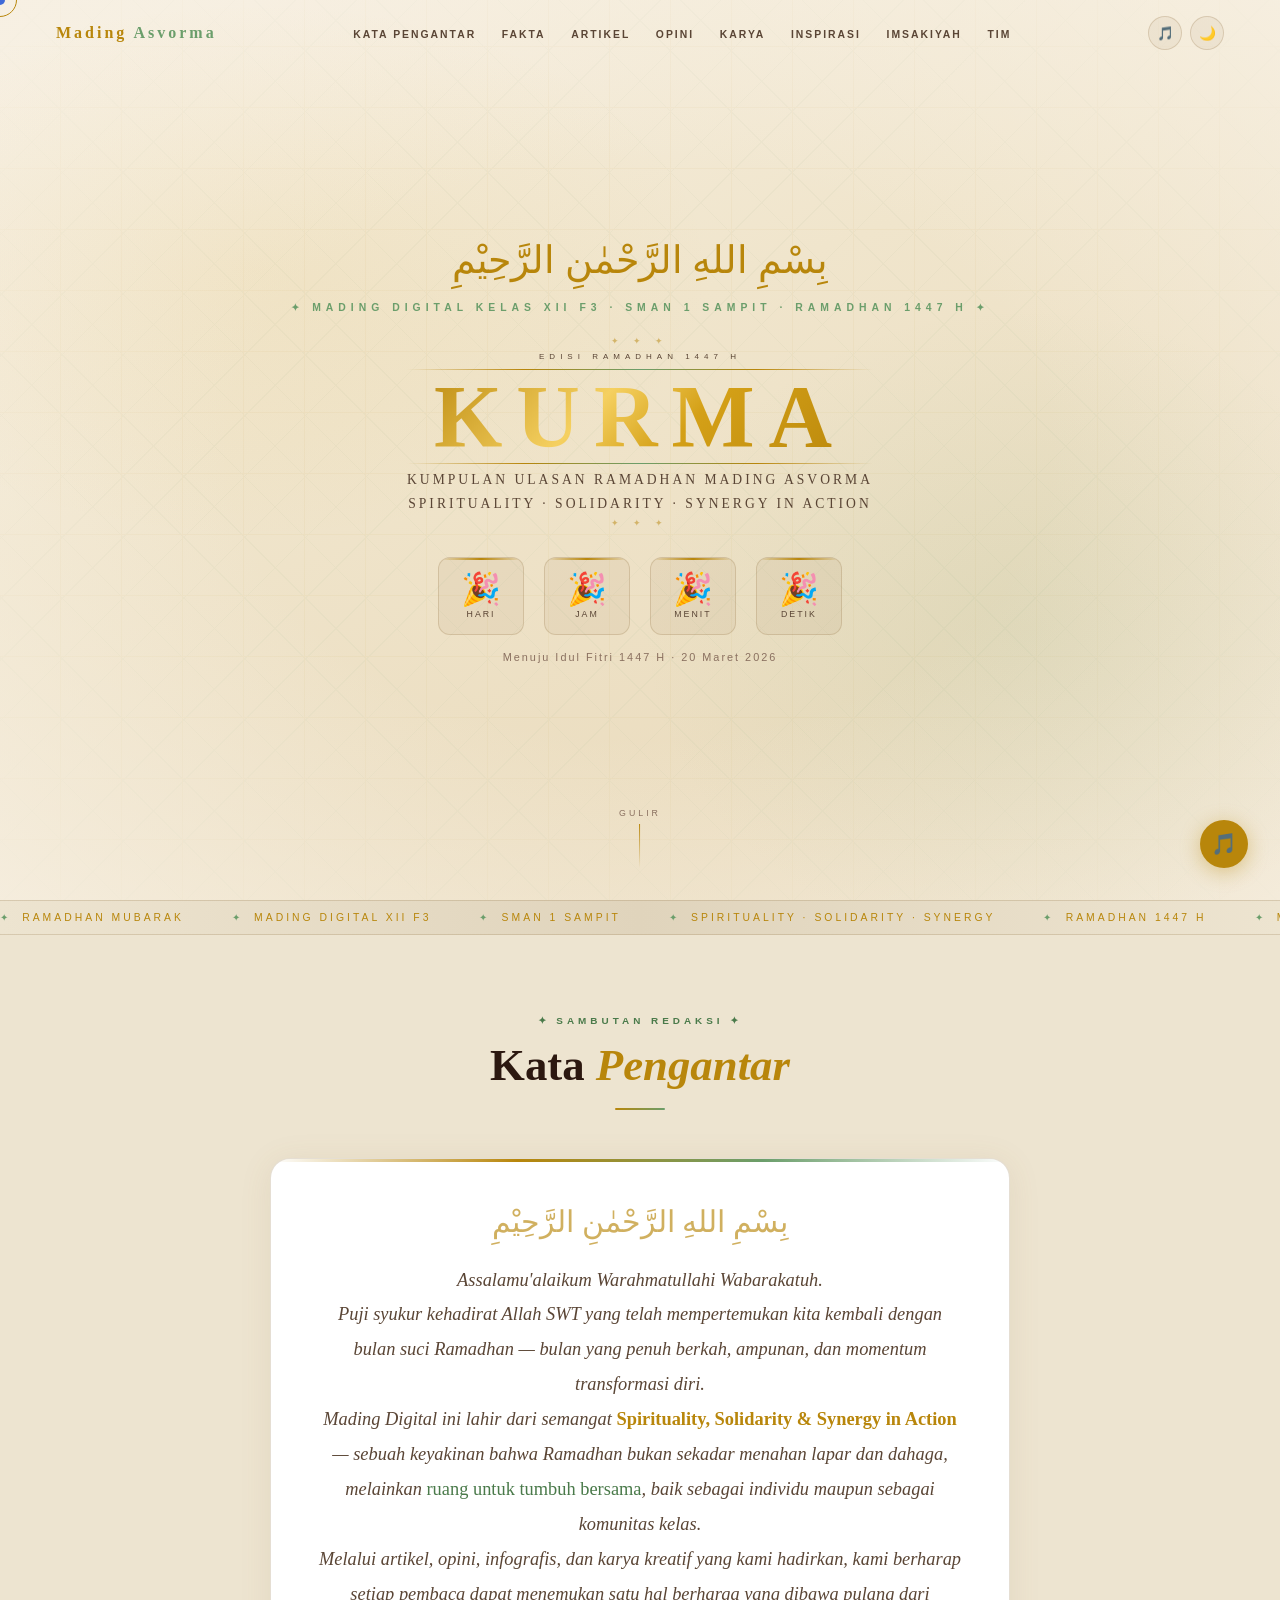
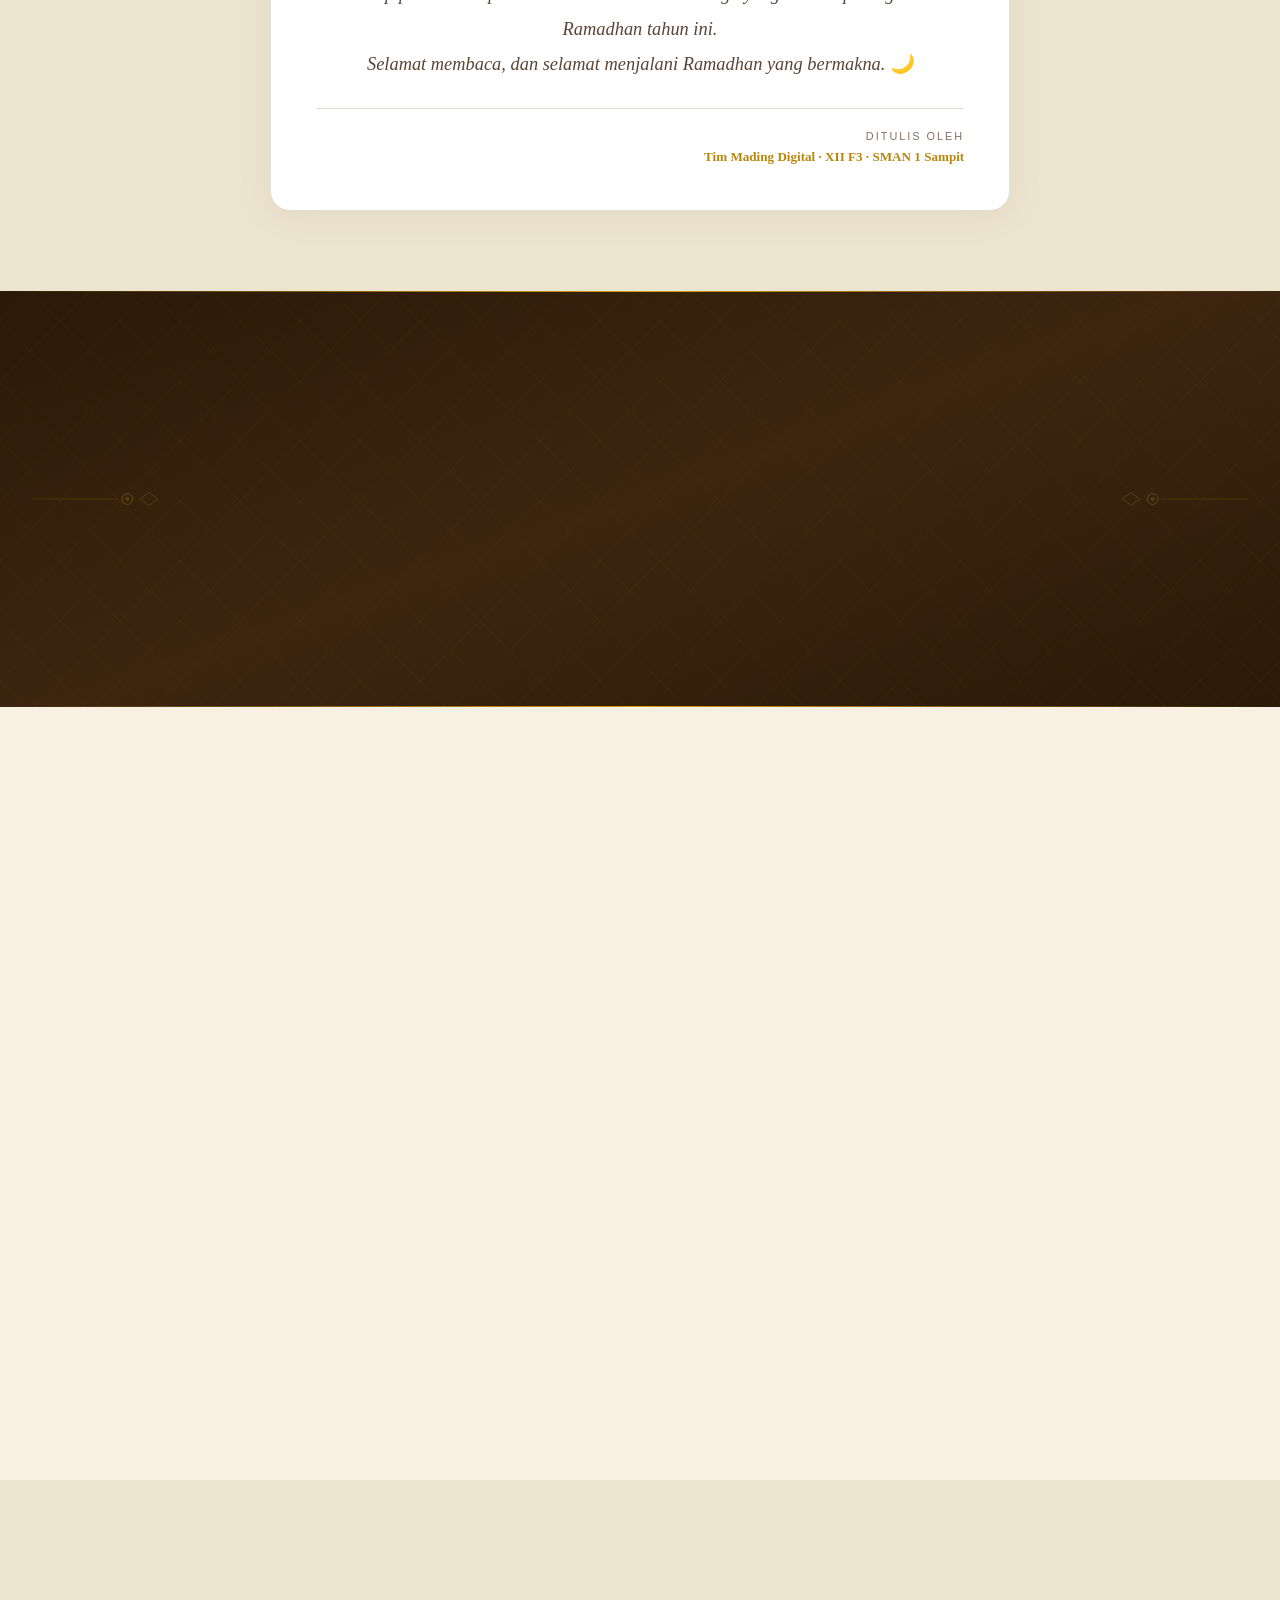
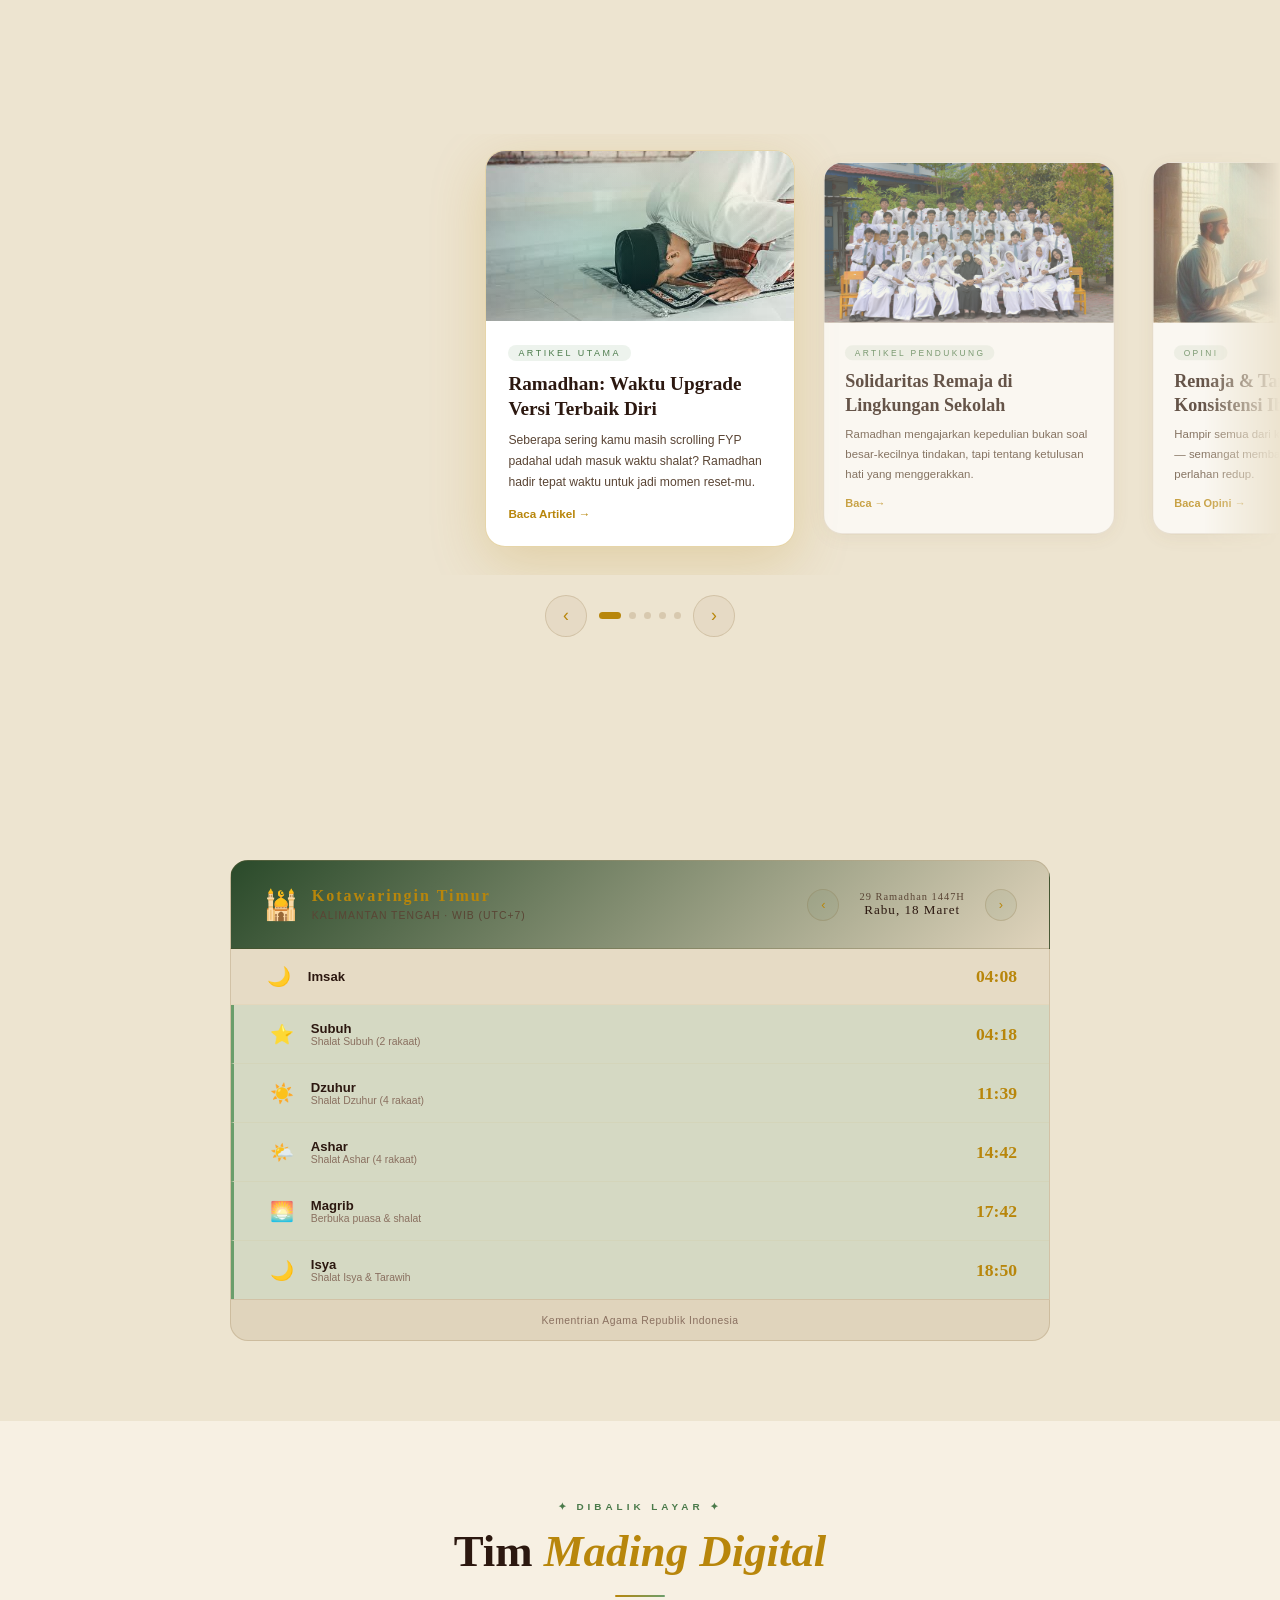
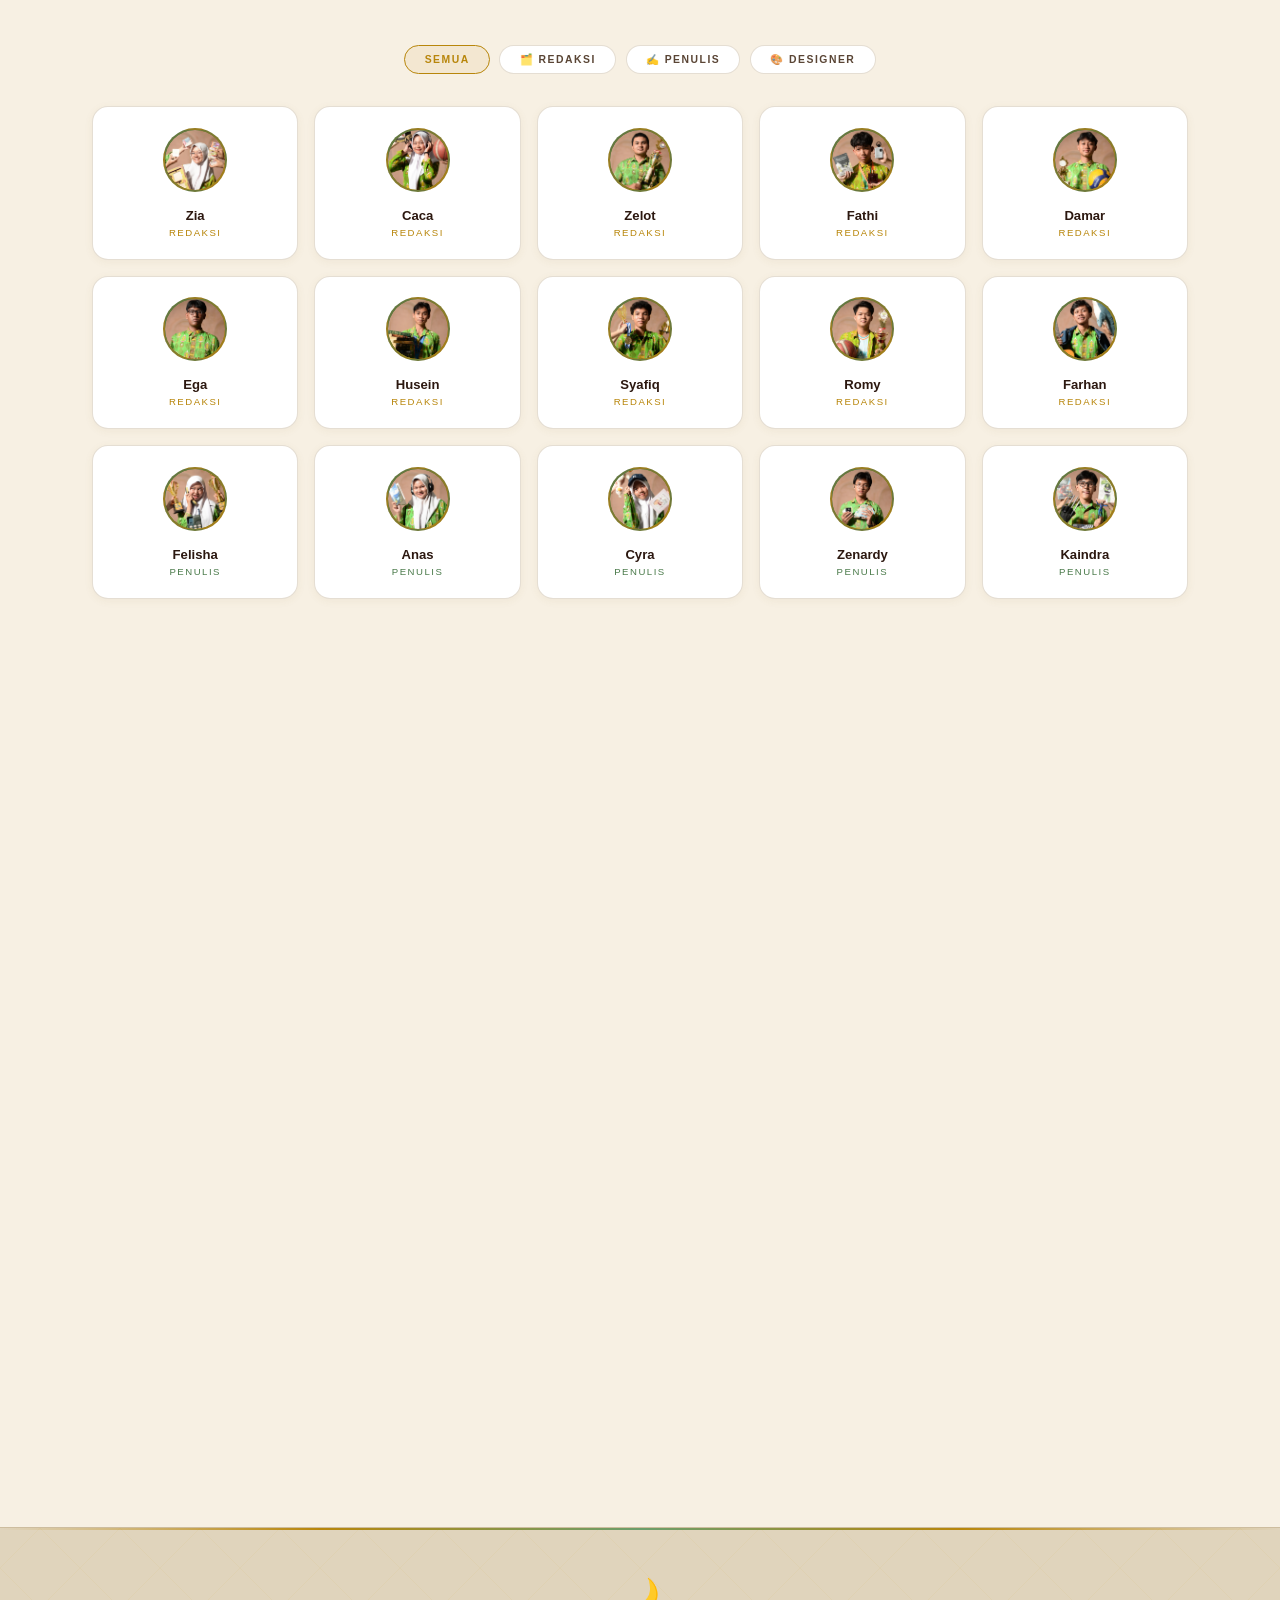
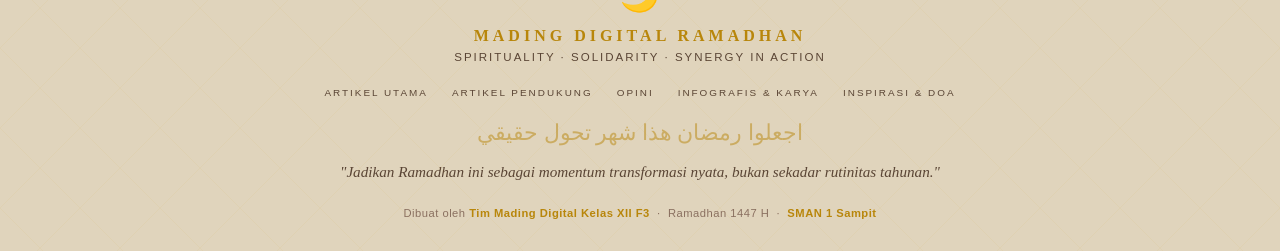
==== commit 2ebfcf1e: "Implement AYAT SPOTLIGHT STRIP styles in index.html Added AYAT SPOTLIGHT STRIP section with styles." ====
--- a/index.html
+++ b/index.html
@@ -107,6 +107,7 @@
       .ed-sig span{font-size:.68rem;letter-spacing:2px;text-transform:uppercase;color:var(--text-dim);}
       .ed-sig strong{display:block;color:var(--gold);font-family:'Cinzel',serif;font-size:.82rem;margin-top:.3rem;}
 
+      
       /* ─── FAKTA ─── */
       #fakta{background:var(--bg);}
       .fakta-grid{display:grid;grid-template-columns:repeat(auto-fill,minmax(240px,1fr));gap:1.4rem;}
@@ -122,6 +123,58 @@
       .fakta-num{font-family:'Cinzel',serif;font-size:2.4rem;font-weight:700;color:var(--gold);line-height:1;}
       .fakta-unit{font-size:.7rem;letter-spacing:2px;text-transform:uppercase;color:var(--text-muted);margin-top:.3rem;}
       .fakta-desc{font-size:.78rem;color:var(--text-muted);margin-top:.6rem;line-height:1.6;}
+
+    /* ─── AYAT SPOTLIGHT STRIP ─── */
+    #ayat-strip{
+      position:relative;z-index:1;
+      background:linear-gradient(160deg,#2a1a06 0%,#3d2510 50%,#2a1a06 100%);
+      padding:3.5rem 2rem;
+      text-align:center;
+      overflow:hidden;
+    }
+    #ayat-strip::before{
+      content:'';position:absolute;inset:0;
+      background-image:url("data:image/svg+xml,%3Csvg xmlns='http://www.w3.org/2000/svg' width='60' height='60'%3E%3Cpath d='M30 0 L60 30 L30 60 L0 30Z' fill='none' stroke='%23b8860b' stroke-width='.5' opacity='.12'/%3E%3C/svg%3E");
+      opacity:1;
+    }
+    #ayat-strip::after{
+      content:'';position:absolute;
+      top:0;left:0;right:0;height:1px;
+      background:linear-gradient(90deg,transparent,var(--gold-bright),transparent);
+    }
+    .ayat-strip-bottom-line{position:absolute;bottom:0;left:0;right:0;height:1px;background:linear-gradient(90deg,transparent,var(--gold-bright),transparent);}
+    .ayat-inner{position:relative;z-index:1;max-width:860px;margin:0 auto;}
+    .ayat-label{
+      font-size:.58rem;letter-spacing:4px;text-transform:uppercase;
+      color:rgba(212,160,23,.65);display:block;margin-bottom:1.2rem;
+    }
+    .ayat-ar{
+      font-family:'Scheherazade New',serif;
+      font-size:clamp(1.6rem,4.5vw,3rem);
+      color:#f0d080;
+      line-height:2;
+      text-shadow:0 0 40px rgba(212,160,23,.3);
+      margin-bottom:1.2rem;
+      direction:rtl;
+    }
+    .ayat-tr{
+      font-family:'Cormorant Garamond',serif;
+      font-style:italic;
+      font-size:clamp(.9rem,1.8vw,1.15rem);
+      color:rgba(240,208,128,.7);
+      line-height:1.7;
+      max-width:580px;
+      margin:0 auto;
+    }
+    /* Ornamental SVG lines */
+    .ayat-orn{
+      position:absolute;top:50%;transform:translateY(-50%);
+      width:130px;color:var(--gold);opacity:.45;
+      pointer-events:none;
+    }
+    .ayat-orn-l{left:2rem;}
+    .ayat-orn-r{right:2rem;}
+    @media(max-width:700px){.ayat-orn{display:none;}}
 
       /* ─── SCROLL-SNAP CARD SLIDER ─── */
       #slider-section{background:var(--bg2);}
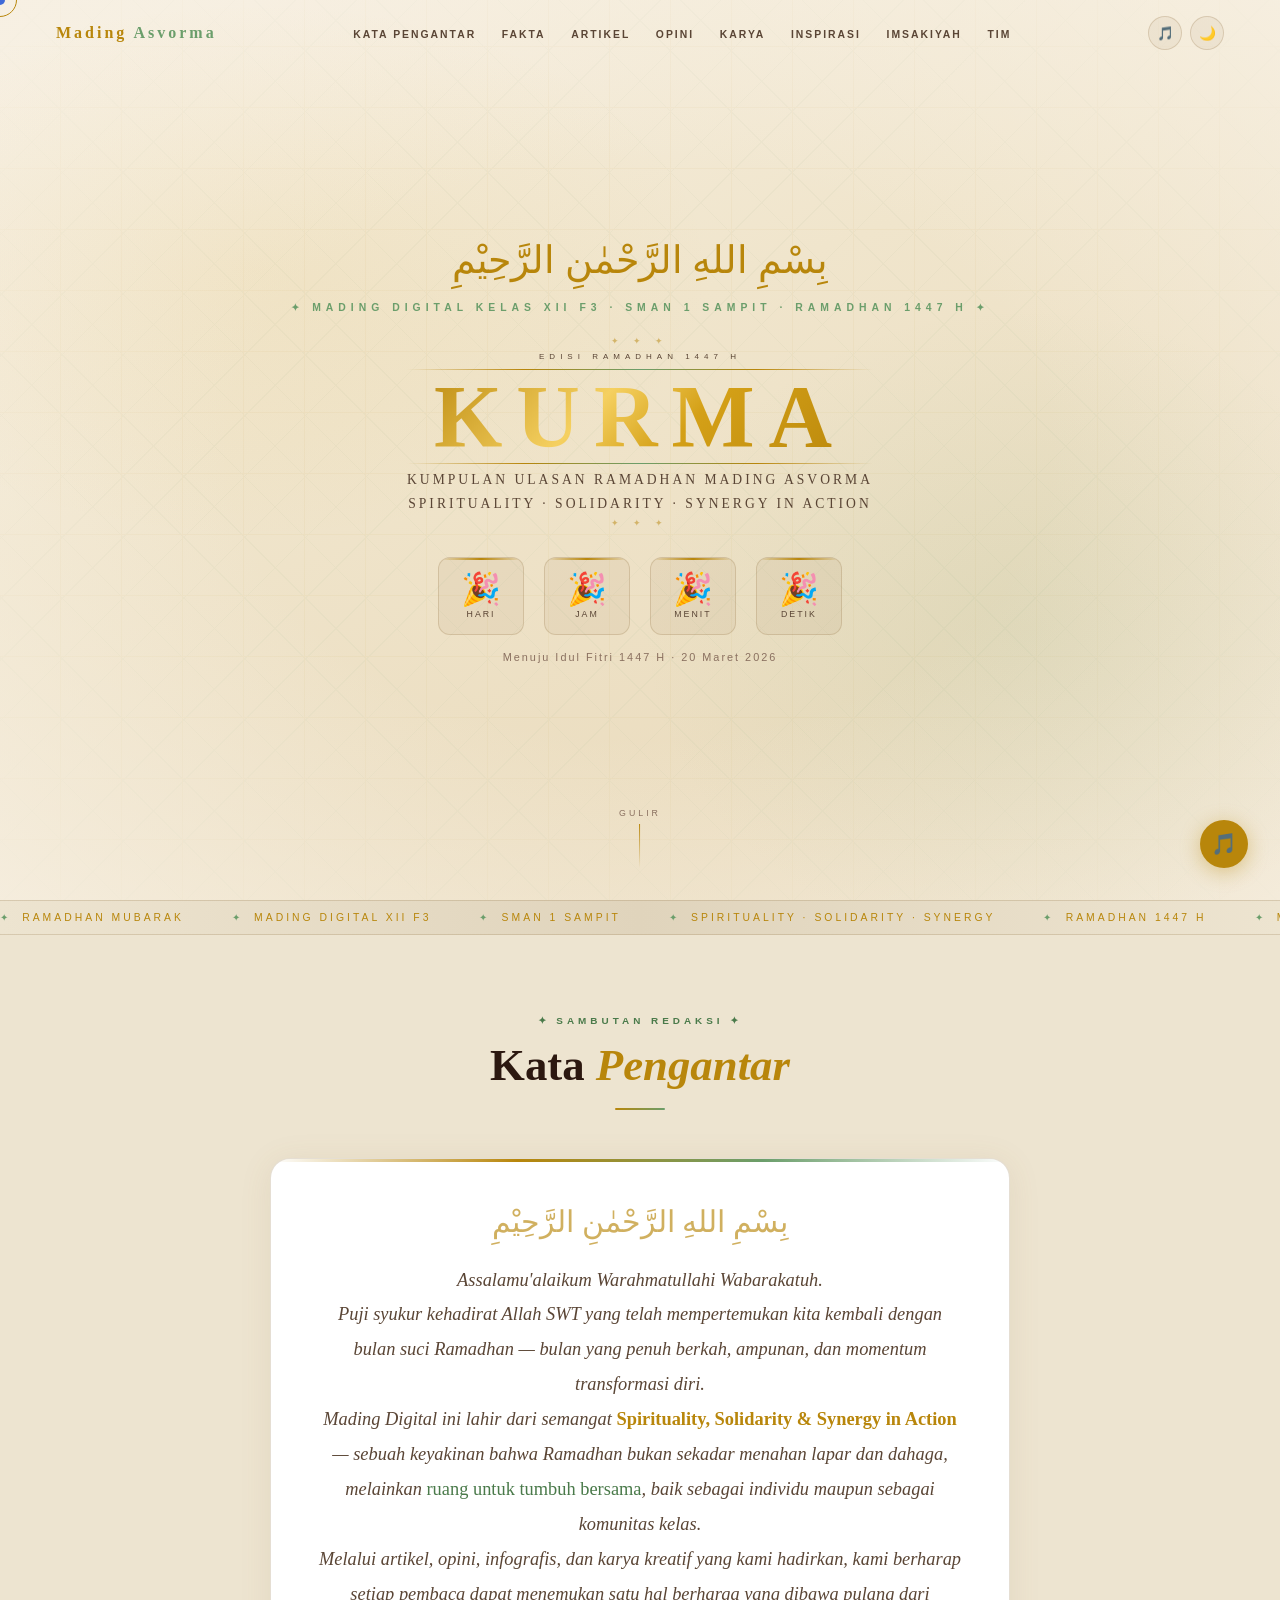
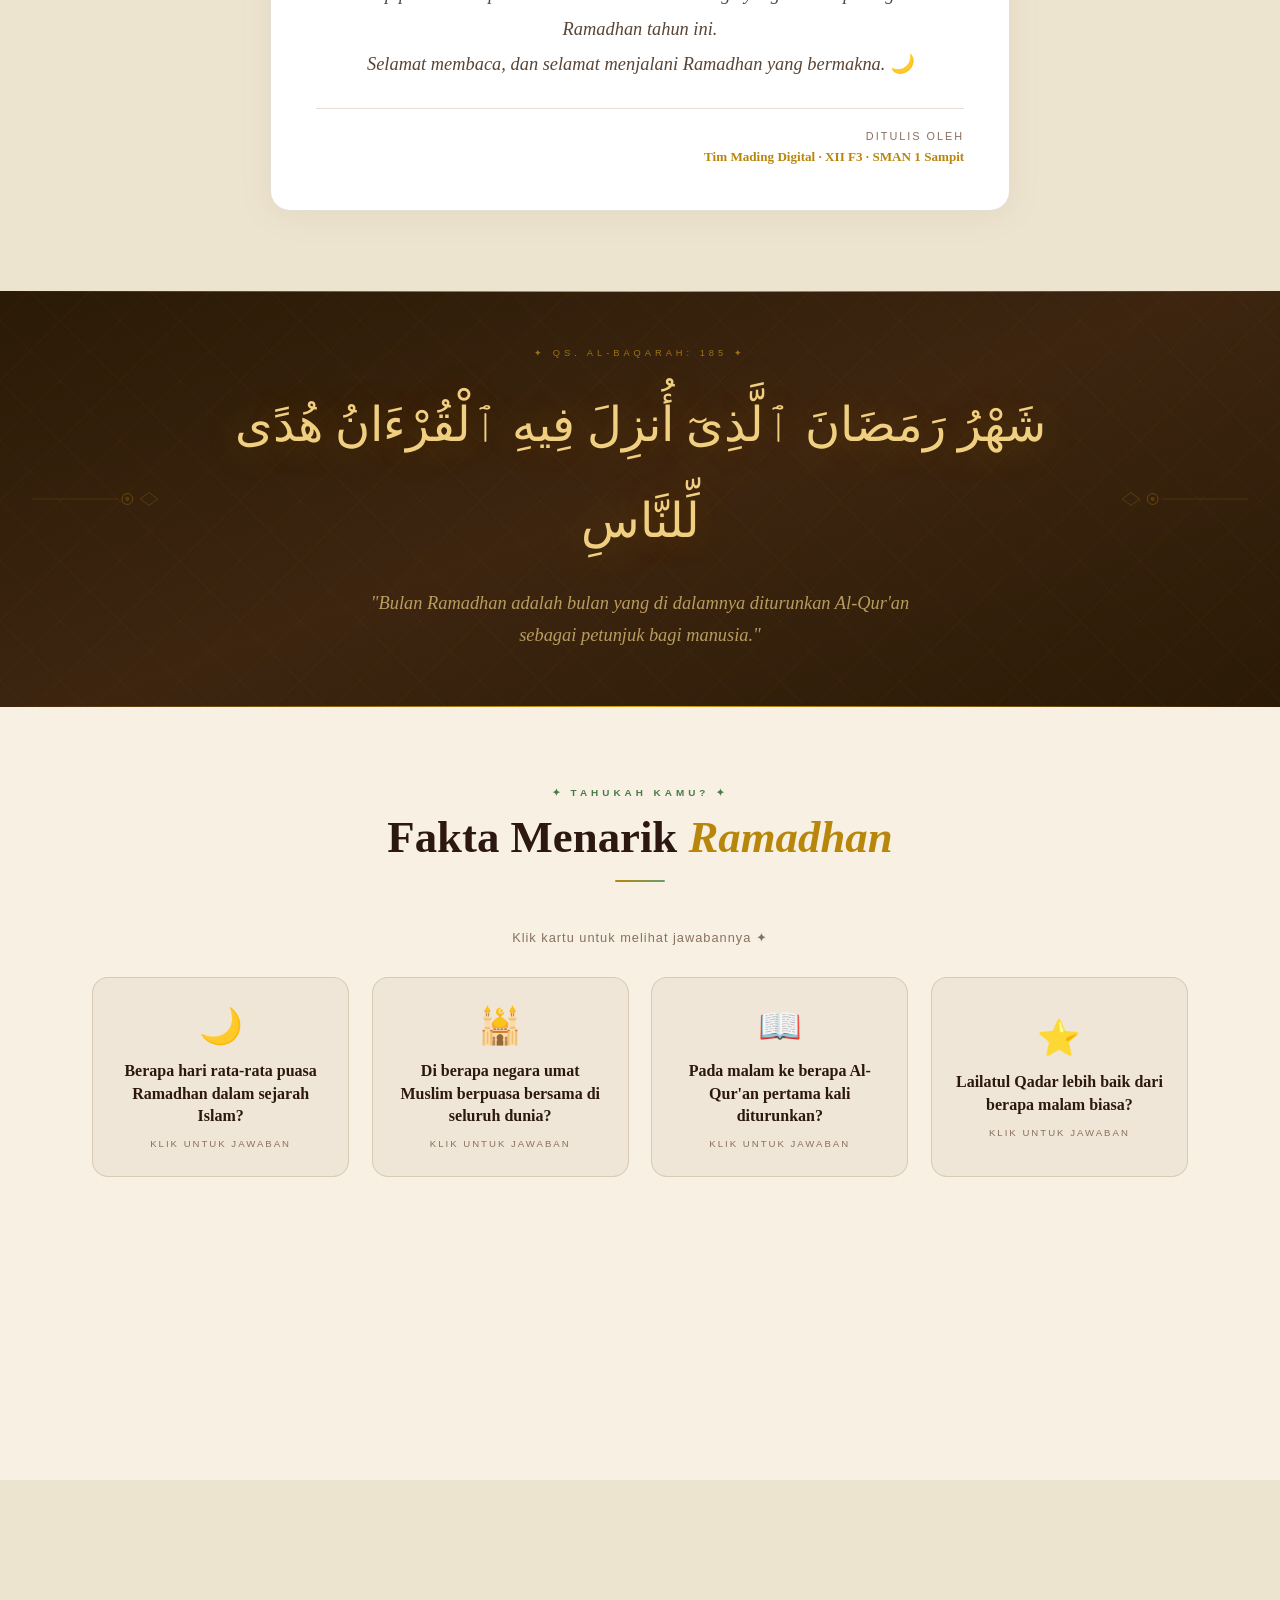
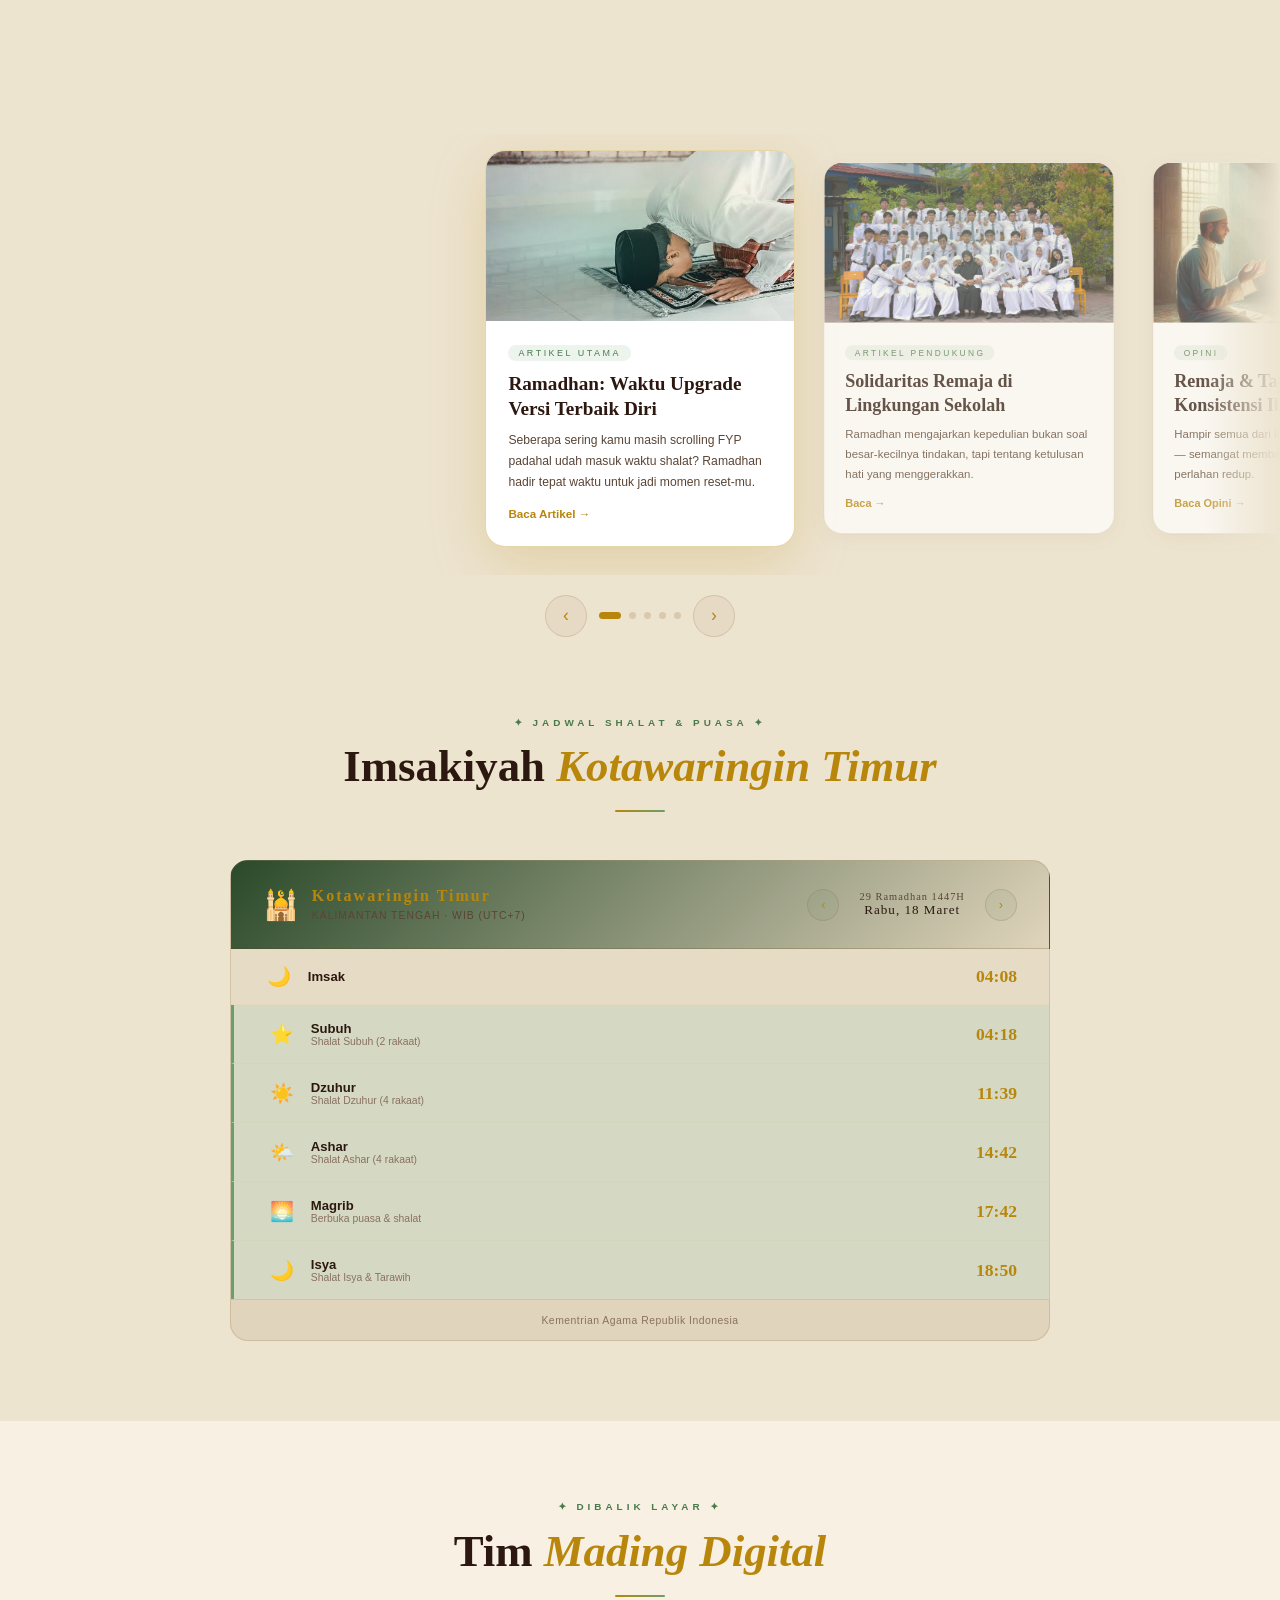
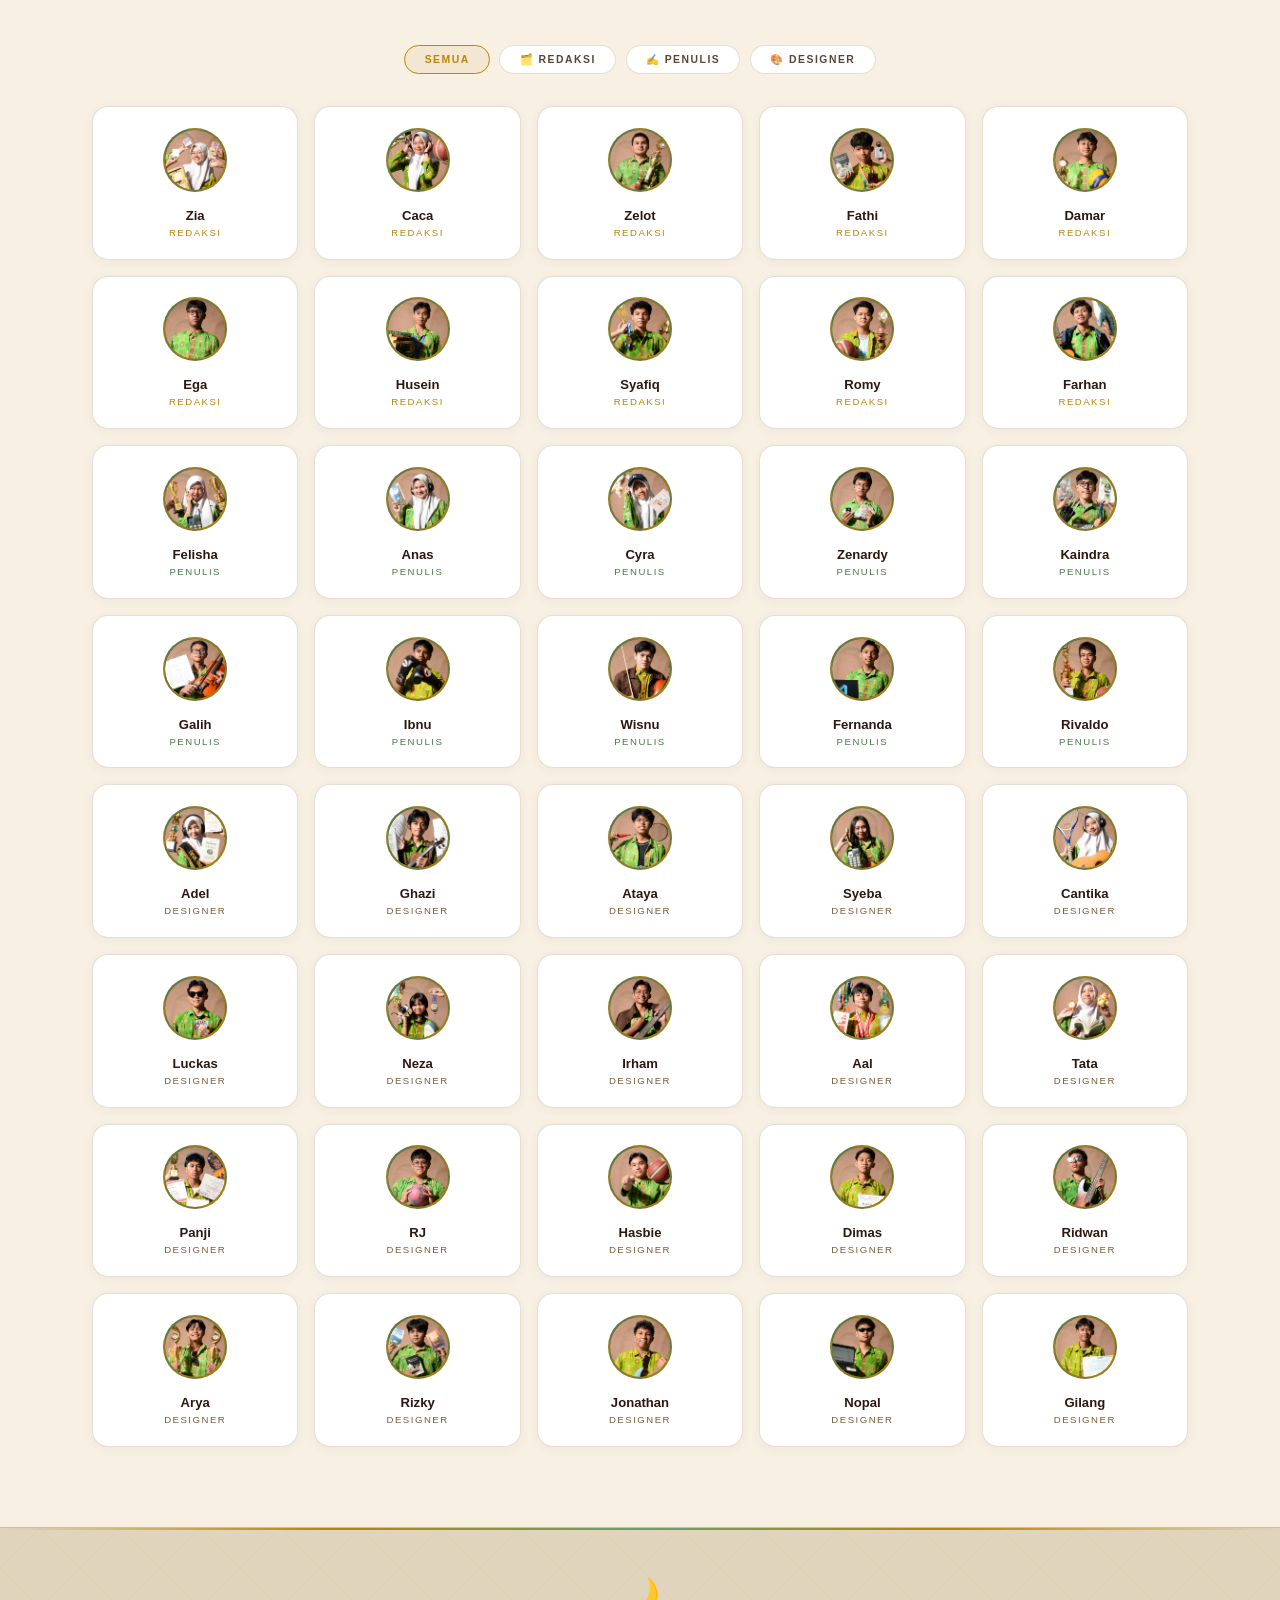
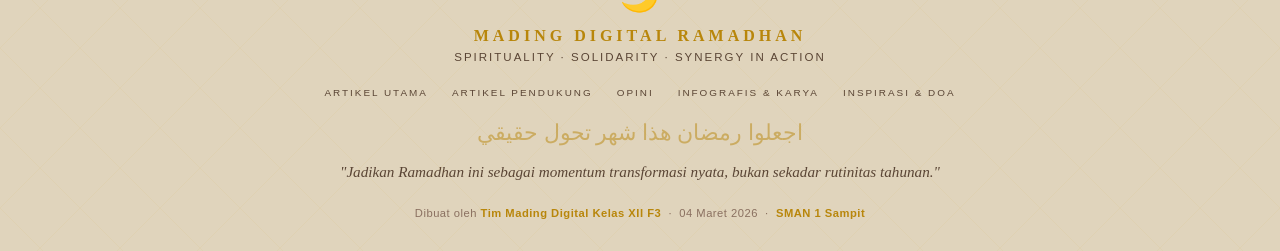
==== commit cd5b86ef: "Update footer credits with new date" ====
--- a/index.html
+++ b/index.html
@@ -684,7 +684,7 @@
       </ul>
       <span class="ft-ar">اجعلوا رمضان هذا شهر تحول حقيقي</span>
       <p class="ft-q">"Jadikan Ramadhan ini sebagai momentum transformasi nyata, bukan sekadar rutinitas tahunan."</p>
-      <div class="ft-credits">Dibuat oleh <strong>Tim Mading Digital Kelas XII F3</strong> &nbsp;·&nbsp; Ramadhan 1447 H &nbsp;·&nbsp; <strong>SMAN 1 Sampit</strong></div>
+      <div class="ft-credits">Dibuat oleh <strong>Tim Mading Digital Kelas XII F3</strong> &nbsp;·&nbsp; 04 Maret 2026 &nbsp;·&nbsp; <strong>SMAN 1 Sampit</strong></div>
     </footer>
 
     <!-- AUDIO -->
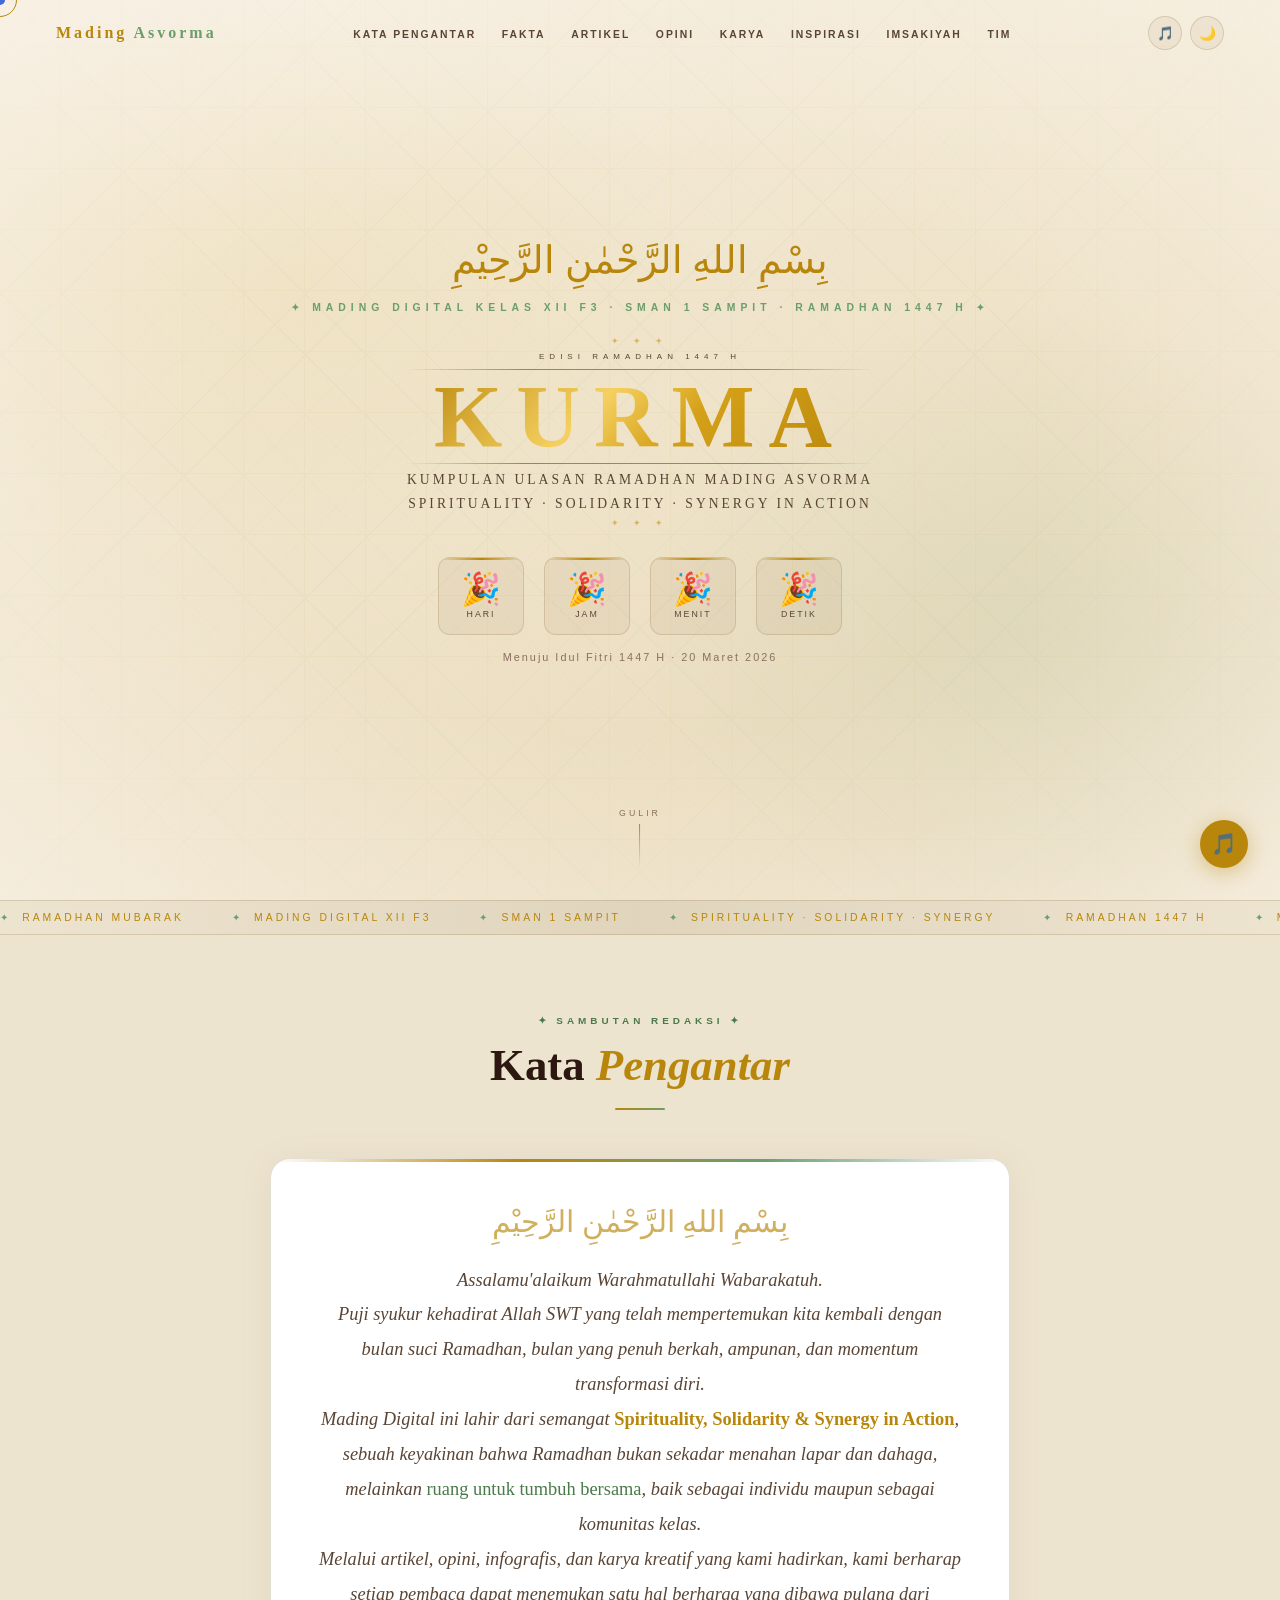
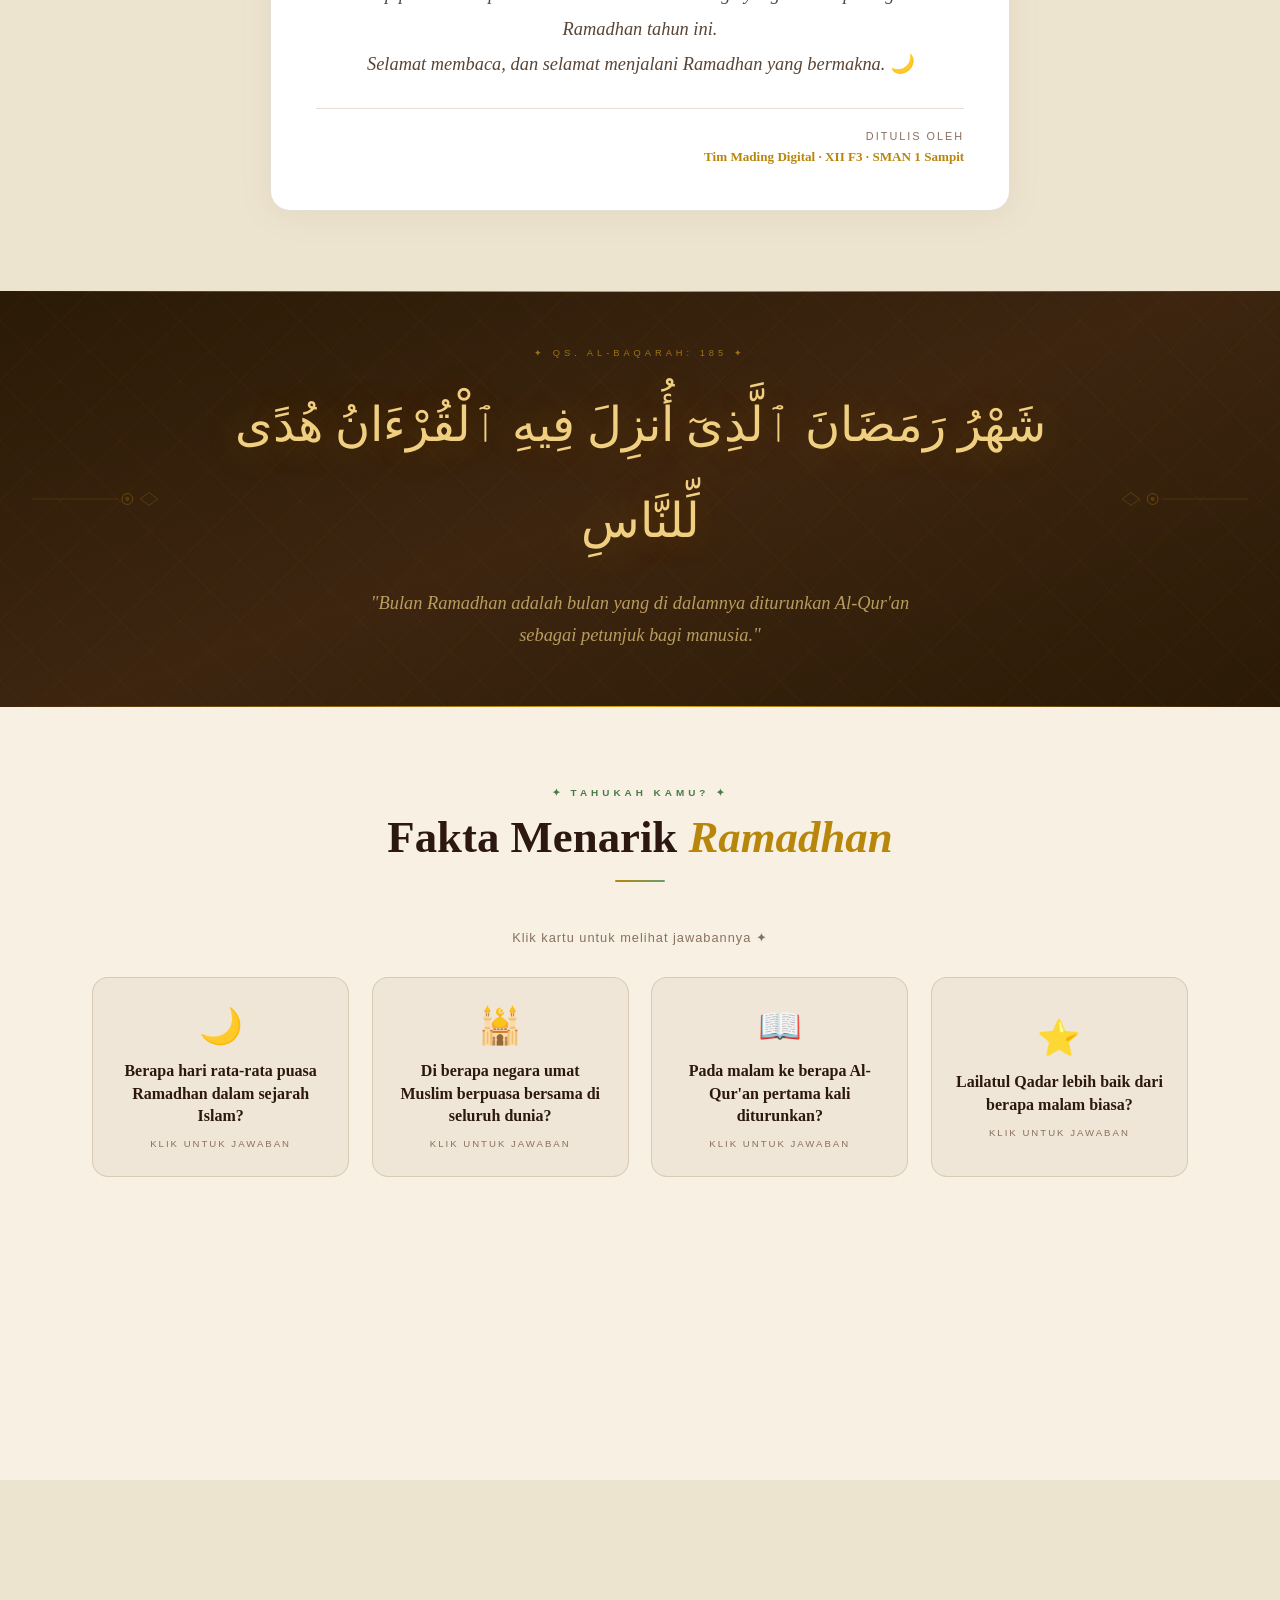
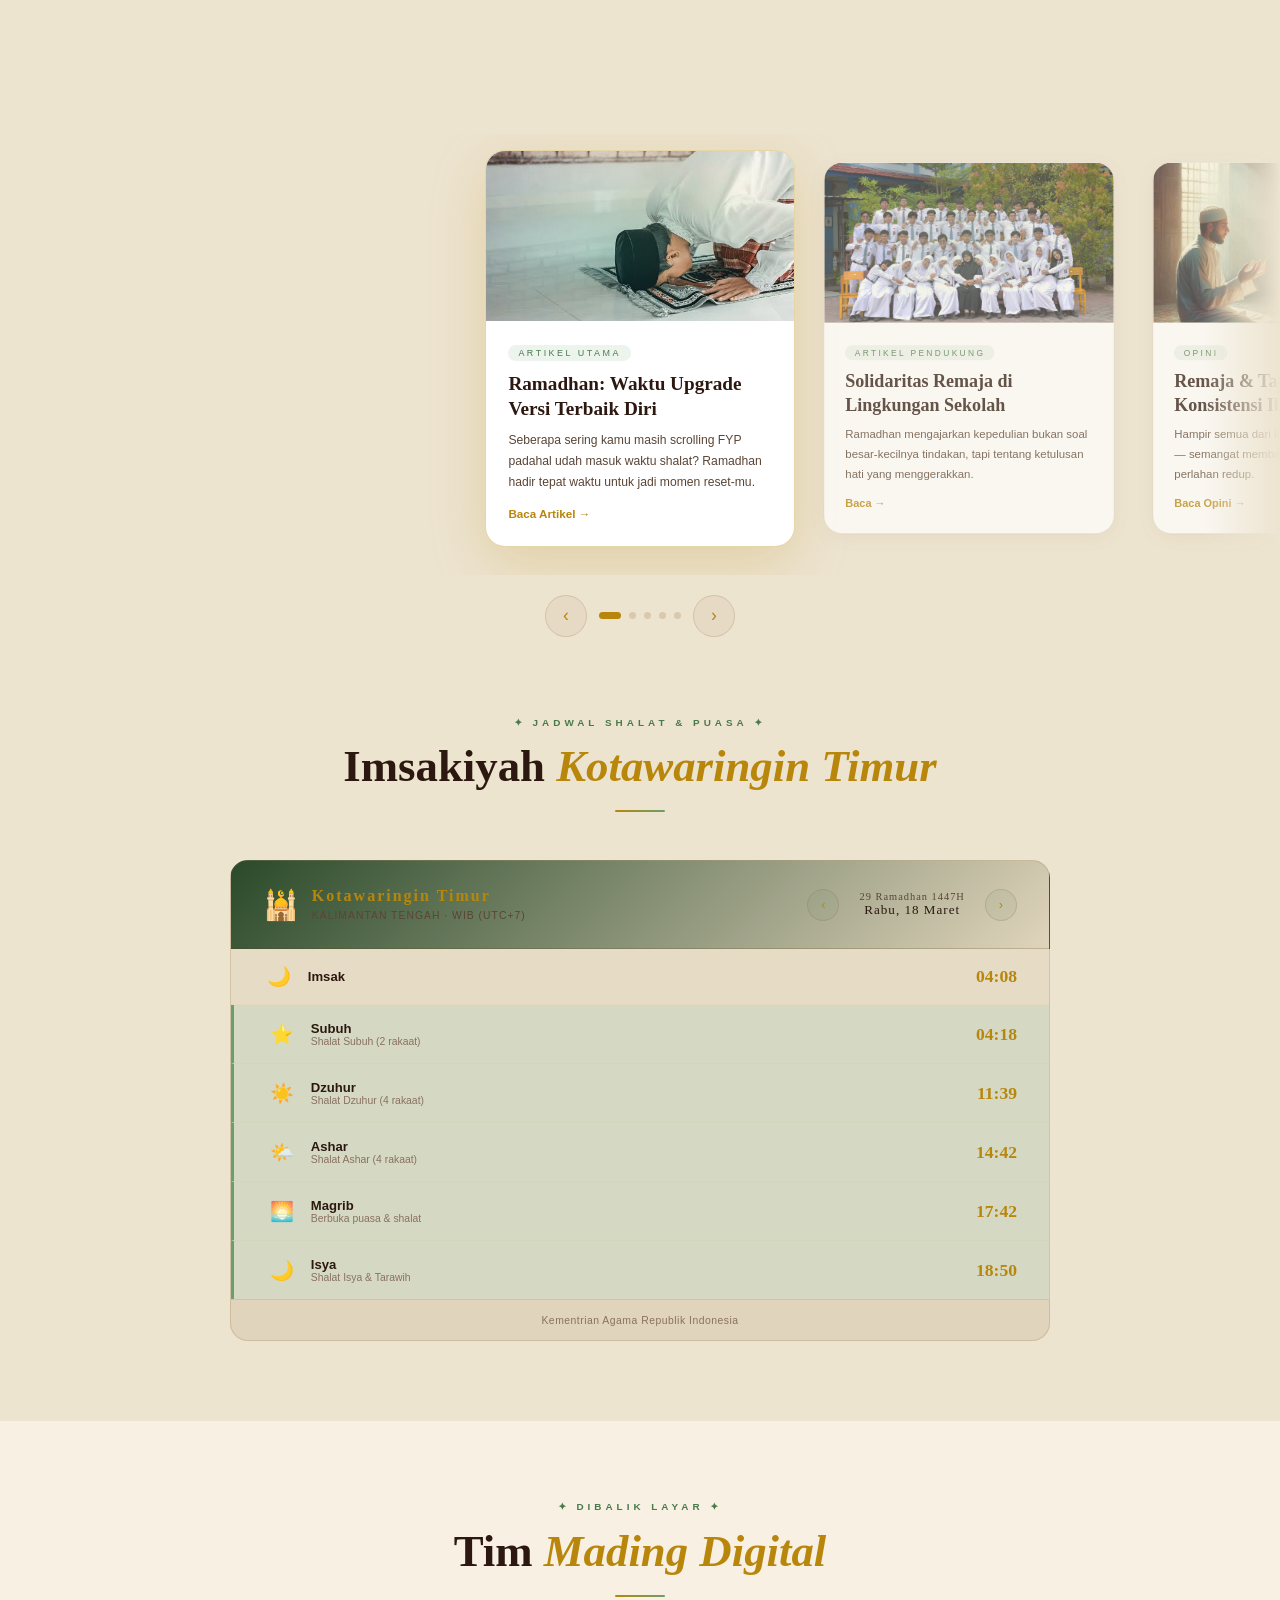
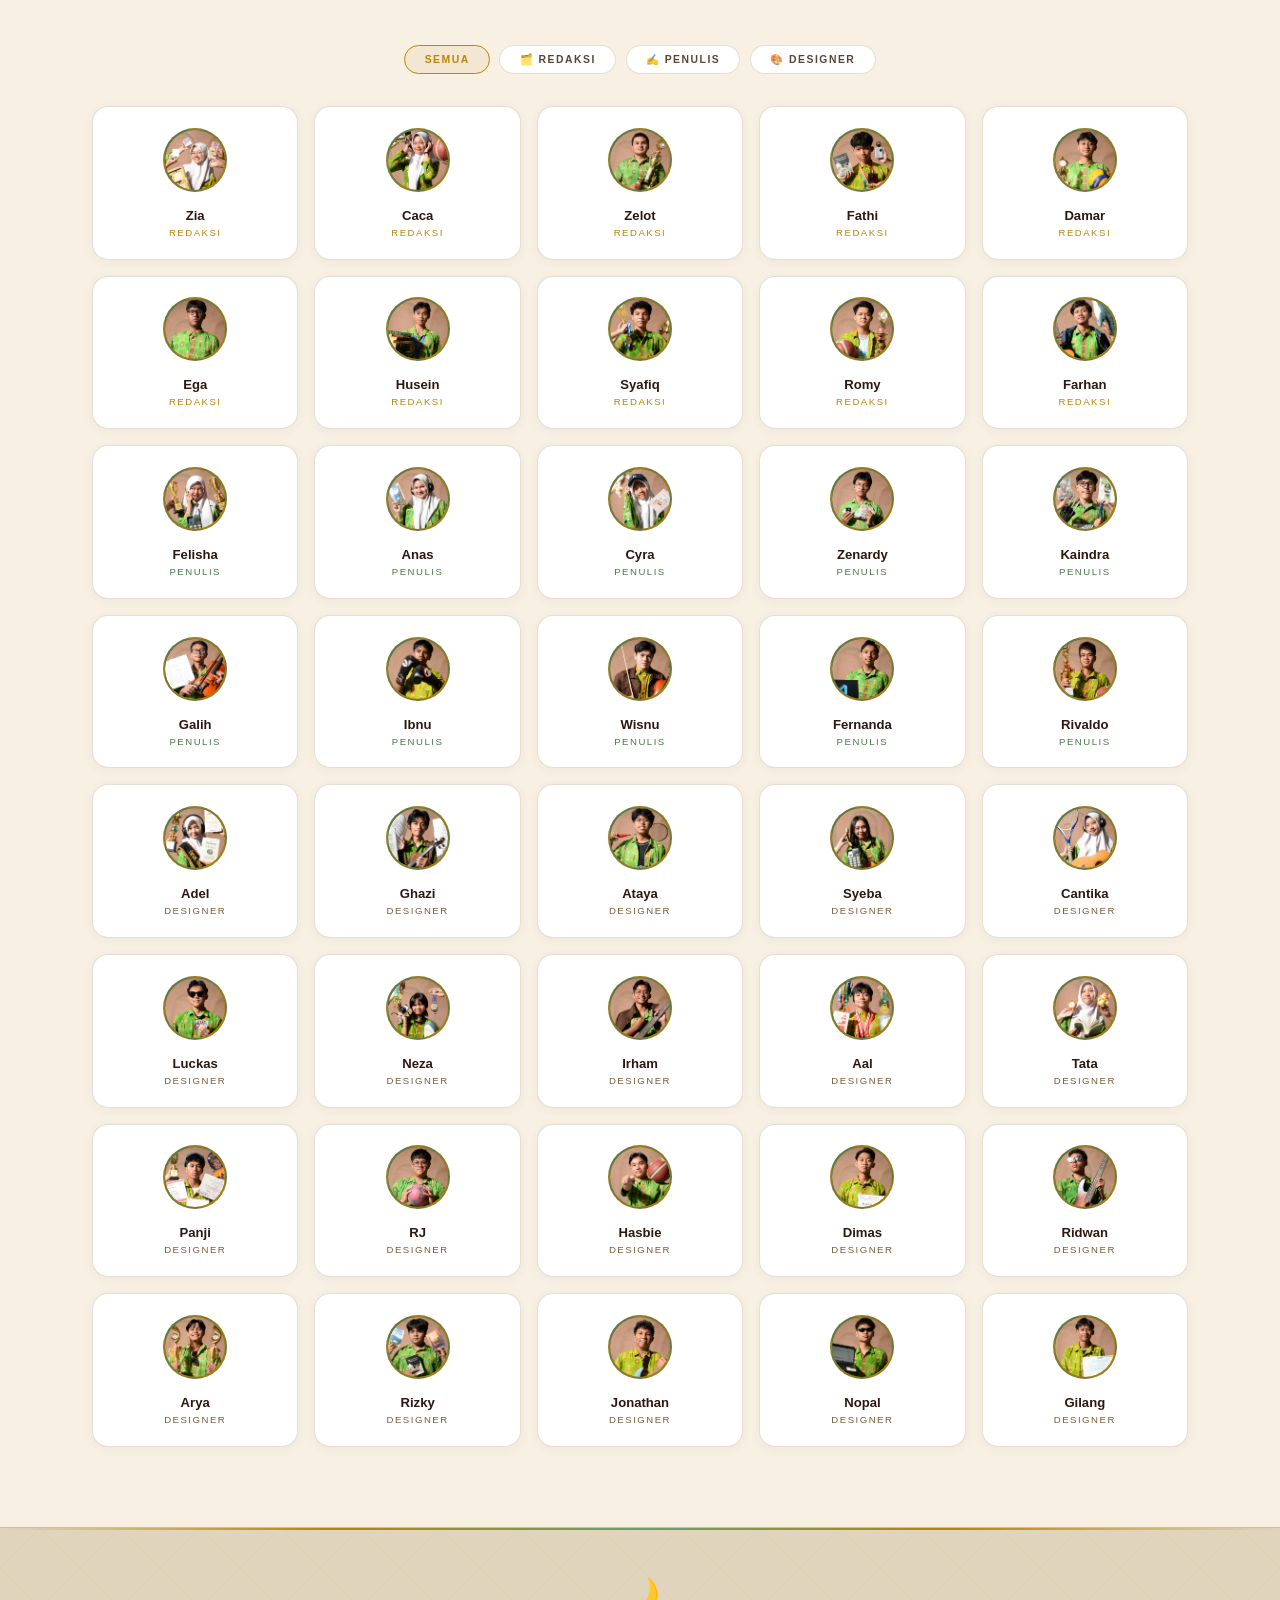
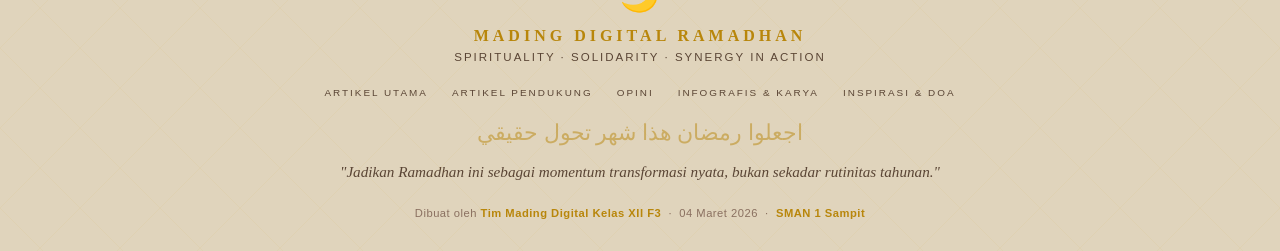
==== commit 01c01d17: "Update Ramadhan message in index.html" ====
--- a/index.html
+++ b/index.html
@@ -390,8 +390,8 @@
           <span class="ed-arabic">بِسْمِ اللهِ الرَّحْمٰنِ الرَّحِيْمِ</span>
           <div class="ed-body">
             <p>Assalamu'alaikum Warahmatullahi Wabarakatuh.</p>
-            <p>Puji syukur kehadirat Allah SWT yang telah mempertemukan kita kembali dengan bulan suci Ramadhan — bulan yang penuh berkah, ampunan, dan momentum transformasi diri.</p>
-            <p>Mading Digital ini lahir dari semangat <strong>Spirituality, Solidarity & Synergy in Action</strong> — sebuah keyakinan bahwa Ramadhan bukan sekadar menahan lapar dan dahaga, melainkan <em>ruang untuk tumbuh bersama</em>, baik sebagai individu maupun sebagai komunitas kelas.</p>
+            <p>Puji syukur kehadirat Allah SWT yang telah mempertemukan kita kembali dengan bulan suci Ramadhan, bulan yang penuh berkah, ampunan, dan momentum transformasi diri.</p>
+            <p>Mading Digital ini lahir dari semangat <strong>Spirituality, Solidarity & Synergy in Action</strong>, sebuah keyakinan bahwa Ramadhan bukan sekadar menahan lapar dan dahaga, melainkan <em>ruang untuk tumbuh bersama</em>, baik sebagai individu maupun sebagai komunitas kelas.</p>
             <p>Melalui artikel, opini, infografis, dan karya kreatif yang kami hadirkan, kami berharap setiap pembaca dapat menemukan satu hal berharga yang dibawa pulang dari Ramadhan tahun ini.</p>
             <p>Selamat membaca, dan selamat menjalani Ramadhan yang bermakna. 🌙</p>
           </div>
